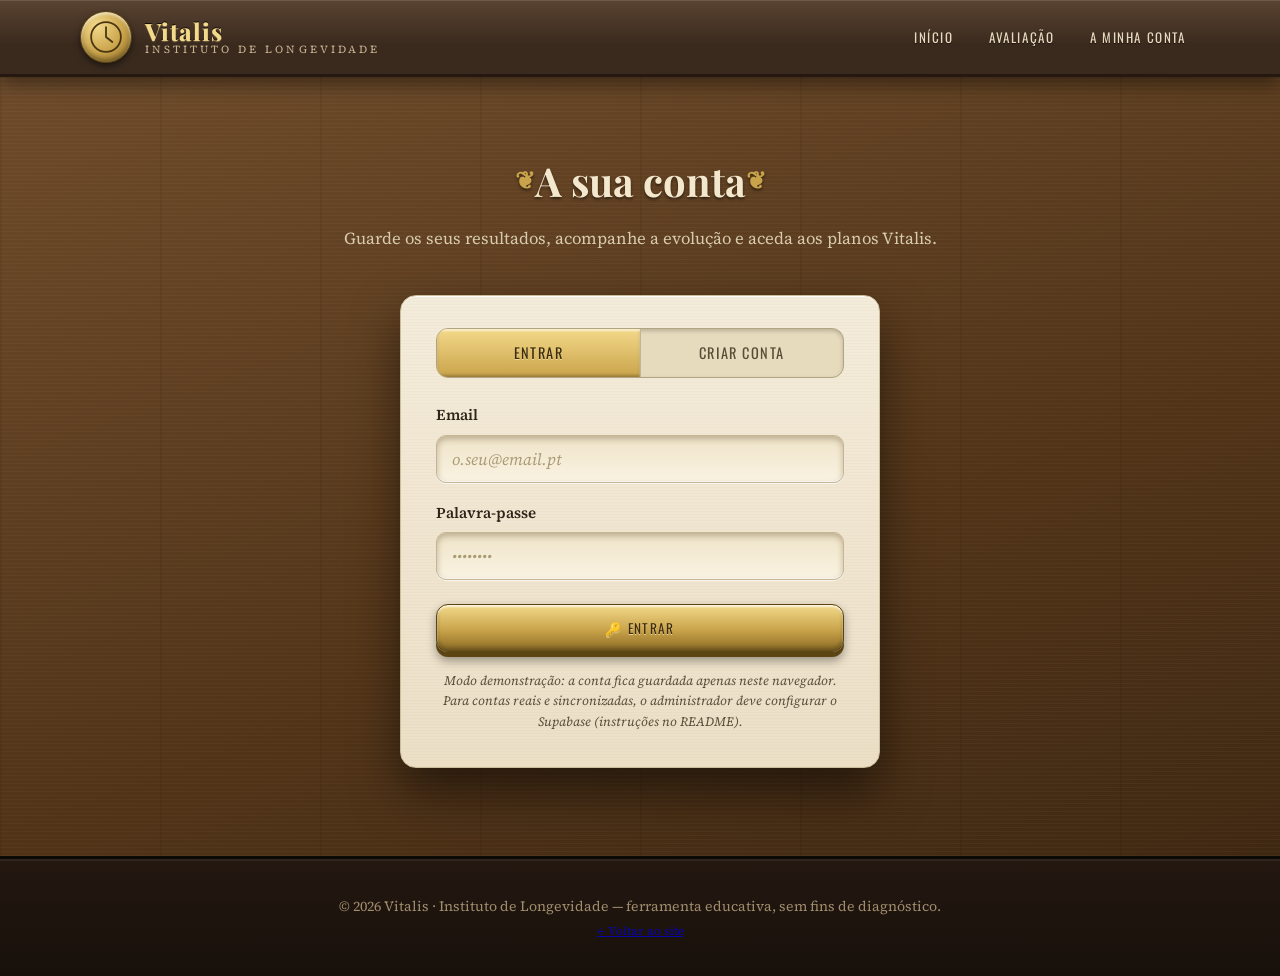
==== conta.html @ d622694f "Add member area: login/registration, private section, plan store with coupons - conta.html: skeuomor" ====
<!DOCTYPE html>
<html lang="pt">
<head>
  <meta charset="UTF-8">
  <meta name="viewport" content="width=device-width, initial-scale=1.0">
  <title>A Minha Conta — Vitalis</title>
  <meta name="description" content="Área privada Vitalis: os seus resultados, planos de dietas e acompanhamento profissional.">
  <link rel="preconnect" href="https://fonts.googleapis.com">
  <link rel="preconnect" href="https://fonts.gstatic.com" crossorigin>
  <link href="https://fonts.googleapis.com/css2?family=Playfair+Display:wght@500;600;700;800&family=Source+Serif+4:ital,wght@0,400;0,600;1,400&family=Caveat:wght@600&family=Oswald:wght@400;500&display=swap" rel="stylesheet">
  <link rel="stylesheet" href="css/style.css">
</head>
<body>

  <header class="topbar">
    <div class="topbar-inner">
      <a class="brand" href="index.html" style="text-decoration:none">
        <div class="brand-emblem" aria-hidden="true">
          <svg viewBox="0 0 48 48" width="34" height="34">
            <circle cx="24" cy="24" r="21" fill="none" stroke="currentColor" stroke-width="2.5"/>
            <path d="M24 10 v14 l9 7" fill="none" stroke="currentColor" stroke-width="2.5" stroke-linecap="round"/>
          </svg>
        </div>
        <div class="brand-text">
          <span class="brand-name">Vitalis</span>
          <span class="brand-sub">Instituto de Longevidade</span>
        </div>
      </a>
      <nav class="topnav">
        <a href="index.html">Início</a>
        <a href="index.html#avaliacao">Avaliação</a>
        <a href="conta.html" aria-current="page">A minha conta</a>
      </nav>
    </div>
  </header>

  <!-- ============ AUTENTICAÇÃO ============ -->
  <section class="section section-desk" id="auth-block">
    <div class="container">
      <h2 class="section-title light"><span>A sua conta</span></h2>
      <p class="section-lede">Guarde os seus resultados, acompanhe a evolução e aceda aos planos Vitalis.</p>

      <div class="auth-card">
        <div class="auth-tabs" role="tablist">
          <button type="button" class="auth-tab selected" id="tab-entrar" role="tab">Entrar</button>
          <button type="button" class="auth-tab" id="tab-registar" role="tab">Criar conta</button>
        </div>

        <form id="form-entrar" autocomplete="on">
          <div class="field">
            <label for="login-email">Email</label>
            <div class="input-well"><input type="email" id="login-email" autocomplete="email" placeholder="o.seu@email.pt" required></div>
          </div>
          <div class="field">
            <label for="login-pass">Palavra-passe</label>
            <div class="input-well"><input type="password" id="login-pass" autocomplete="current-password" placeholder="••••••••" required></div>
          </div>
          <button type="submit" class="btn btn-brass auth-submit"><span class="btn-face">🔑 Entrar</span></button>
        </form>

        <form id="form-registar" class="hidden" autocomplete="on">
          <div class="field">
            <label for="reg-nome">Nome</label>
            <div class="input-well"><input type="text" id="reg-nome" autocomplete="name" maxlength="60" placeholder="O seu nome" required></div>
          </div>
          <div class="field">
            <label for="reg-email">Email</label>
            <div class="input-well"><input type="email" id="reg-email" autocomplete="email" placeholder="o.seu@email.pt" required></div>
          </div>
          <div class="field">
            <label for="reg-pass">Palavra-passe <small>(mín. 8 caracteres)</small></label>
            <div class="input-well"><input type="password" id="reg-pass" autocomplete="new-password" minlength="8" placeholder="••••••••" required></div>
          </div>
          <button type="submit" class="btn btn-emerald auth-submit"><span class="btn-face">✒ Criar a minha conta</span></button>
        </form>

        <p class="form-error hidden" id="auth-error"></p>
        <p class="auth-mode-note" id="auth-mode-note"></p>
      </div>
    </div>
  </section>

  <!-- ============ ÁREA PRIVADA ============ -->
  <div id="area-privada" class="hidden">

    <section class="section section-velvet">
      <div class="container">
        <div class="account-head">
          <h2 class="section-title light" style="margin-bottom:.2rem"><span id="saudacao">Bem-vindo</span></h2>
          <button type="button" class="btn btn-ivory btn-sm" id="btn-sair"><span class="btn-face">Sair ⎋</span></button>
        </div>
        <p class="section-lede">A sua secção privada: resultados guardados, planos e acompanhamento.</p>

        <div class="private-grid">
          <div class="gauge-plate">
            <div class="plate-screw ts-l" aria-hidden="true"></div>
            <div class="plate-screw ts-r" aria-hidden="true"></div>
            <div class="plate-screw bs-l" aria-hidden="true"></div>
            <div class="plate-screw bs-r" aria-hidden="true"></div>
            <h3 class="plate-title">O meu último resultado</h3>
            <div id="ultimo-resultado" class="last-result">
              <p class="empty-note">Ainda não guardou nenhum resultado. <a href="index.html#avaliacao">Faça a avaliação →</a></p>
            </div>
          </div>
          <div class="meters-cabinet">
            <h3 class="cabinet-title">Histórico de avaliações</h3>
            <ul class="history-list" id="historico">
              <li class="empty-note">Sem avaliações guardadas.</li>
            </ul>
          </div>
        </div>
      </div>
    </section>

    <!-- LOJA DE PLANOS -->
    <section class="section section-paper">
      <div class="container">
        <h2 class="section-title"><span>Planos Vitalis</span></h2>
        <p class="section-lede">Planos desenhados pela nossa equipa para atacar os pontos fracos do seu score. Tem um cupão? Use-o abaixo.</p>

        <div class="coupon-bar">
          <div class="input-well coupon-well">
            <input type="text" id="cupao-input" placeholder="Código do cupão (ex.: VITALIS100)" autocomplete="off">
          </div>
          <button type="button" class="btn btn-brass btn-sm" id="btn-cupao"><span class="btn-face">✂ Aplicar cupão</span></button>
          <span class="coupon-state" id="cupao-estado"></span>
        </div>

        <div class="shop-grid" id="loja"><!-- construído por JS --></div>

        <!-- OS MEUS PLANOS -->
        <div class="owned-block">
          <h3 class="owned-title">🗂 Os meus planos</h3>
          <div id="minhas-compras">
            <p class="empty-note">Ainda não tem planos. Escolha um acima — com o cupão certo pode ser gratuito.</p>
          </div>
        </div>

        <div class="disclaimer">
          <p><strong>Nota:</strong> os planos Vitalis são conteúdos educativos de estilo de vida. O <em>acompanhamento profissional</em> é um serviço pago à parte, com nutricionistas e fisiologistas do exercício, e será sempre confirmado por email antes de qualquer cobrança. Nada nesta área substitui o seu médico.</p>
        </div>
      </div>
    </section>
  </div>

  <!-- MODAL -->
  <div class="modal-overlay hidden" id="modal">
    <div class="modal-card" role="dialog" aria-modal="true">
      <button type="button" class="modal-close" id="modal-close" aria-label="Fechar">✕</button>
      <div id="modal-body"></div>
    </div>
  </div>

  <div class="toast hidden" id="toast"></div>

  <footer class="footer">
    <div class="container footer-inner">
      <p>© 2026 Vitalis · Instituto de Longevidade — ferramenta educativa, sem fins de diagnóstico.</p>
      <p class="footer-fineprint"><a href="index.html">← Voltar ao site</a></p>
    </div>
  </footer>

  <script src="js/config.js"></script>
  <script src="js/db.js"></script>
  <script src="js/conta.js"></script>
</body>
</html>
---- css/style.css ----
/* ============================================================
   VITALIS — Score de Longevidade
   Design skeuomórfico: latão, couro, papel, madeira, veludo
   ============================================================ */

:root {
  /* Paleta de materiais */
  --brass-hi: #f3d98a;
  --brass: #c9a34a;
  --brass-lo: #8a6a24;
  --brass-shadow: #5c4413;
  --ivory: #f6efe2;
  --ivory-lo: #e4d9c4;
  --paper: #f4ecda;
  --paper-line: #d8ccb2;
  --ink: #2e2418;
  --ink-soft: #5b4c38;
  --leather: #3a2a1e;
  --leather-hi: #5a4331;
  --velvet: #1d3229;
  --velvet-hi: #2c4a3c;
  --emerald: #2e7d5b;
  --emerald-hi: #48a97e;
  --wine: #8c3b30;
  --good: #3f8f5f;
  --mid: #c9932e;
  --bad: #b6473a;

  --font-display: "Playfair Display", Georgia, serif;
  --font-body: "Source Serif 4", Georgia, serif;
  --font-hand: "Caveat", cursive;
  --font-dial: "Oswald", "Arial Narrow", sans-serif;
}

* { box-sizing: border-box; margin: 0; padding: 0; }

html { scroll-behavior: smooth; }

body {
  font-family: var(--font-body);
  color: var(--ink);
  background: var(--ivory);
  line-height: 1.6;
  overflow-x: hidden;
}

img, svg { display: block; max-width: 100%; }

.container { width: min(1120px, 92%); margin-inline: auto; }
.hidden { display: none !important; }

/* ---------- Texturas base (ruído + grão) ---------- */
.section-paper,
.clipboard-paper,
.rx-pad {
  background-image:
    repeating-linear-gradient(0deg, rgba(0,0,0,.015) 0 1px, transparent 1px 3px),
    radial-gradient(ellipse at 20% 10%, rgba(255,255,255,.5), transparent 55%),
    linear-gradient(180deg, var(--paper), #ecdfc6);
}

/* ============================================================
   BARRA SUPERIOR — placa de latão sobre couro
   ============================================================ */
.topbar {
  position: sticky;
  top: 0;
  z-index: 50;
  background:
    linear-gradient(180deg, var(--leather-hi), var(--leather) 60%);
  border-bottom: 3px solid #241811;
  box-shadow:
    inset 0 1px 0 rgba(255,255,255,.12),
    0 6px 18px rgba(0,0,0,.45);
}
.topbar-inner {
  width: min(1120px, 94%);
  margin-inline: auto;
  display: flex;
  align-items: center;
  justify-content: space-between;
  padding: .7rem 0;
}
.brand { display: flex; align-items: center; gap: .8rem; }
.brand-emblem {
  width: 52px; height: 52px;
  display: grid; place-items: center;
  color: #4a3512;
  border-radius: 50%;
  background:
    radial-gradient(circle at 32% 28%, var(--brass-hi), var(--brass) 55%, var(--brass-lo) 100%);
  box-shadow:
    inset 0 2px 3px rgba(255,255,255,.65),
    inset 0 -3px 5px rgba(0,0,0,.35),
    0 3px 6px rgba(0,0,0,.5);
  border: 1px solid var(--brass-shadow);
}
.brand-text { display: flex; flex-direction: column; line-height: 1.1; }
.brand-name {
  font-family: var(--font-display);
  font-weight: 800;
  font-size: 1.5rem;
  letter-spacing: .04em;
  color: var(--brass-hi);
  text-shadow: 0 -1px 0 rgba(0,0,0,.8), 0 1px 1px rgba(255,235,170,.25);
}
.brand-sub {
  font-size: .68rem;
  text-transform: uppercase;
  letter-spacing: .28em;
  color: #c8b190;
}
.topnav { display: flex; gap: .4rem; }
.topnav a {
  font-family: var(--font-dial);
  font-size: .82rem;
  text-transform: uppercase;
  letter-spacing: .12em;
  color: #e8d9bd;
  text-decoration: none;
  padding: .5rem .85rem;
  border-radius: 8px;
  border: 1px solid transparent;
  transition: all .25s ease;
  text-shadow: 0 1px 1px rgba(0,0,0,.6);
}
.topnav a:hover {
  background: linear-gradient(180deg, rgba(255,255,255,.1), rgba(0,0,0,.2));
  border-color: rgba(0,0,0,.4);
  box-shadow: inset 0 1px 2px rgba(0,0,0,.5), 0 1px 0 rgba(255,255,255,.08);
}
.topnav a.nav-disabled { opacity: .35; pointer-events: none; }

@media (max-width: 640px) {
  .topnav { display: none; }
}

/* ============================================================
   BOTÕES — teclas físicas com curso de pressão
   ============================================================ */
.btn {
  --press: 5px;
  display: inline-block;
  border: none;
  cursor: pointer;
  border-radius: 12px;
  padding: 0;
  background: transparent;
  text-decoration: none;
  font-family: var(--font-dial);
  letter-spacing: .1em;
  text-transform: uppercase;
  filter: drop-shadow(0 4px 5px rgba(0,0,0,.35));
  transition: filter .2s ease;
  -webkit-tap-highlight-color: transparent;
}
.btn .btn-face {
  display: inline-block;
  padding: .8rem 1.6rem;
  border-radius: 12px;
  transform: translateY(0);
  transition: transform .09s ease, box-shadow .09s ease;
}
.btn-lg .btn-face { padding: 1.05rem 2.2rem; font-size: 1.02rem; }
.btn-sm .btn-face { padding: .55rem 1.1rem; font-size: .8rem; }

.btn-brass .btn-face {
  color: #3d2c0c;
  text-shadow: 0 1px 0 rgba(255,240,190,.7);
  background: linear-gradient(180deg, var(--brass-hi) 0%, var(--brass) 55%, var(--brass-lo) 100%);
  border: 1px solid var(--brass-shadow);
  box-shadow:
    inset 0 2px 2px rgba(255,255,255,.75),
    inset 0 -3px 4px rgba(0,0,0,.28),
    0 var(--press) 0 var(--brass-shadow);
}
.btn-ivory .btn-face {
  color: var(--ink);
  background: linear-gradient(180deg, #fffaf0, var(--ivory) 55%, var(--ivory-lo));
  border: 1px solid #b9aa8d;
  box-shadow:
    inset 0 2px 2px rgba(255,255,255,.9),
    inset 0 -3px 4px rgba(0,0,0,.12),
    0 var(--press) 0 #9c8d70;
}
.btn-emerald .btn-face {
  color: #eafff3;
  text-shadow: 0 -1px 1px rgba(0,0,0,.5);
  background: linear-gradient(180deg, var(--emerald-hi), var(--emerald) 60%, #1d5a3f);
  border: 1px solid #14402d;
  box-shadow:
    inset 0 2px 2px rgba(255,255,255,.35),
    inset 0 -3px 4px rgba(0,0,0,.3),
    0 var(--press) 0 #123526;
}
.btn:hover .btn-face { transform: translateY(1px); }
.btn:active .btn-face,
.btn.pressed .btn-face {
  transform: translateY(var(--press));
  box-shadow:
    inset 0 2px 4px rgba(0,0,0,.35),
    0 0 0 transparent !important;
}
.btn:disabled { opacity: .45; cursor: not-allowed; }
.btn:disabled .btn-face { transform: none; }

/* ============================================================
   HERO — escritório em couro com relógio de bolso
   ============================================================ */
.hero {
  position: relative;
  color: var(--ivory);
  background:
    radial-gradient(1200px 600px at 75% -10%, rgba(255,214,140,.14), transparent 60%),
    repeating-linear-gradient(115deg, rgba(255,255,255,.02) 0 2px, transparent 2px 6px),
    linear-gradient(180deg, #4a3423, var(--leather) 45%, #2a1d13);
  padding: 5.5rem 0 7rem;
}
.hero-inner {
  width: min(1120px, 92%);
  margin-inline: auto;
  display: grid;
  grid-template-columns: 1.15fr .85fr;
  gap: 3rem;
  align-items: center;
}
@media (max-width: 880px) {
  .hero-inner { grid-template-columns: 1fr; }
  .hero-gauge { order: -1; }
}
.hero-copy { position: relative; }
.hero h1 {
  padding-right: 100px;
  font-family: var(--font-display);
  font-size: clamp(2.3rem, 5vw, 3.7rem);
  font-weight: 800;
  line-height: 1.12;
  color: #f8ecd2;
  text-shadow: 0 2px 0 rgba(0,0,0,.55), 0 8px 24px rgba(0,0,0,.4);
  margin-bottom: 1.1rem;
}
.hero-lede {
  font-size: 1.12rem;
  color: #e6d6b8;
  max-width: 34rem;
  margin-bottom: 1.8rem;
}
.hero-lede strong, .hero-lede em { color: #ffe9b0; }
.hero-actions { display: flex; flex-wrap: wrap; gap: 1rem; align-items: center; }
.hero-note {
  margin-top: 1.1rem;
  font-size: .85rem;
  color: #b39a76;
  font-style: italic;
}

/* Selo de cera */
.wax-seal {
  position: absolute;
  top: -3.4rem; right: 0;
  width: 86px; height: 86px;
  border-radius: 50%;
  display: grid; place-items: center;
  text-align: center;
  font-family: var(--font-dial);
  font-size: .72rem;
  letter-spacing: .18em;
  color: #ffd9cd;
  text-shadow: 0 -1px 1px rgba(0,0,0,.6);
  background:
    radial-gradient(circle at 34% 30%, #b8564a, var(--wine) 55%, #5e241c 100%);
  box-shadow:
    inset 0 3px 5px rgba(255,255,255,.3),
    inset 0 -5px 8px rgba(0,0,0,.45),
    0 6px 12px rgba(0,0,0,.5);
  transform: rotate(-12deg);
  animation: seal-pop .8s cubic-bezier(.2,1.6,.4,1) .3s backwards;
}
@keyframes seal-pop {
  from { transform: rotate(-12deg) scale(0); opacity: 0; }
  to   { transform: rotate(-12deg) scale(1); opacity: 1; }
}
@media (max-width: 880px) {
  .wax-seal { display: none; }
  .hero h1 { padding-right: 0; }
}

/* Prateleira inferior do hero */
.hero-shelf {
  position: absolute;
  left: 0; right: 0; bottom: 0;
  height: 26px;
  background:
    repeating-linear-gradient(90deg, rgba(0,0,0,.14) 0 3px, transparent 3px 90px),
    linear-gradient(180deg, #7a5836, #5b3f24 60%, #432d18);
  box-shadow: inset 0 3px 4px rgba(255,255,255,.22), inset 0 -4px 6px rgba(0,0,0,.5);
}

/* ---------- Relógio de bolso animado ---------- */
.pocketwatch {
  position: relative;
  width: min(320px, 78vw);
  margin-inline: auto;
  aspect-ratio: 1;
  animation: watch-sway 6s ease-in-out infinite;
  transform-origin: 50% -120px;
}
@keyframes watch-sway {
  0%, 100% { transform: rotate(2.2deg); }
  50%      { transform: rotate(-2.2deg); }
}
.pw-crown {
  position: absolute;
  top: -26px; left: 50%;
  width: 34px; height: 30px;
  transform: translateX(-50%);
  border-radius: 8px 8px 4px 4px;
  background:
    repeating-linear-gradient(90deg, rgba(0,0,0,.3) 0 3px, transparent 3px 6px),
    linear-gradient(180deg, var(--brass-hi), var(--brass-lo));
  box-shadow: 0 2px 4px rgba(0,0,0,.5);
}
.pw-bezel {
  position: absolute; inset: 0;
  border-radius: 50%;
  background:
    radial-gradient(circle at 30% 25%, var(--brass-hi), var(--brass) 45%, var(--brass-lo) 80%, var(--brass-shadow));
  box-shadow:
    inset 0 4px 8px rgba(255,255,255,.55),
    inset 0 -8px 14px rgba(0,0,0,.45),
    0 18px 40px rgba(0,0,0,.55);
  padding: 7%;
}
.pw-face {
  position: relative;
  width: 100%; height: 100%;
  border-radius: 50%;
  background:
    radial-gradient(circle at 50% 38%, #fffdf4, #f1e7cf 70%, #ddcfae);
  box-shadow:
    inset 0 6px 14px rgba(0,0,0,.28),
    inset 0 -2px 4px rgba(255,255,255,.7);
  overflow: hidden;
}
.pw-ticks {
  position: absolute; inset: 0;
  border-radius: 50%;
  background:
    repeating-conic-gradient(from -1.2deg,
      #6b5a3c 0deg .8deg, transparent .8deg 30deg);
  -webkit-mask: radial-gradient(circle, transparent 62%, #000 63%, #000 72%, transparent 73%);
          mask: radial-gradient(circle, transparent 62%, #000 63%, #000 72%, transparent 73%);
}
.pw-label {
  position: absolute;
  top: 30%; left: 50%;
  transform: translateX(-50%);
  font-family: var(--font-dial);
  font-size: .7rem;
  letter-spacing: .4em;
  color: #8a744e;
}
.pw-hand {
  position: absolute;
  left: 50%; bottom: 50%;
  transform-origin: 50% 100%;
  border-radius: 4px;
  background: #34281a;
}
.pw-hand-hour { width: 5px; height: 22%; margin-left: -2.5px; animation: spin 60s linear infinite; }
.pw-hand-min  { width: 3.5px; height: 32%; margin-left: -1.75px; animation: spin 12s linear infinite; }
.pw-hand-sec  {
  width: 2px; height: 38%; margin-left: -1px;
  background: var(--wine);
  animation: spin 4s cubic-bezier(.4,2.1,.6,1) infinite;
}
@keyframes spin { to { transform: rotate(360deg); } }
.pw-pin {
  position: absolute;
  left: 50%; top: 50%;
  width: 14px; height: 14px;
  transform: translate(-50%, -50%);
  border-radius: 50%;
  background: radial-gradient(circle at 35% 30%, var(--brass-hi), var(--brass-lo));
  box-shadow: 0 1px 3px rgba(0,0,0,.5);
}

/* ============================================================
   SECÇÕES
   ============================================================ */
.section { padding: 4.5rem 0 5.5rem; position: relative; }

.section-paper {
  border-top: 4px solid #c8b791;
  box-shadow: inset 0 8px 16px -8px rgba(0,0,0,.25);
}
.section-desk {
  background:
    repeating-linear-gradient(90deg, rgba(0,0,0,.06) 0 2px, transparent 2px 160px),
    repeating-linear-gradient(0deg, rgba(255,255,255,.03) 0 1px, transparent 1px 4px),
    linear-gradient(160deg, #6d4b2a, #543619 55%, #3f2812);
}
.section-velvet {
  background:
    radial-gradient(900px 500px at 50% 0%, rgba(120,220,170,.08), transparent 60%),
    repeating-linear-gradient(45deg, rgba(255,255,255,.02) 0 2px, transparent 2px 5px),
    linear-gradient(180deg, var(--velvet-hi), var(--velvet) 60%, #142420);
}

.section-title {
  text-align: center;
  font-family: var(--font-display);
  font-size: clamp(1.7rem, 3.6vw, 2.5rem);
  font-weight: 700;
  margin-bottom: .8rem;
  color: var(--ink);
}
.section-title.light { color: #f3e8cd; text-shadow: 0 2px 3px rgba(0,0,0,.5); }
.section-title span { position: relative; padding: 0 1.2rem; }
.section-title span::before,
.section-title span::after {
  content: "❦";
  font-size: .6em;
  color: var(--brass);
  position: relative; top: -.35em;
}
.section-lede {
  text-align: center;
  color: var(--ink-soft);
  max-width: 44rem;
  margin: 0 auto 2.6rem;
  font-size: 1.05rem;
}
.section-velvet .section-lede,
.section-desk .section-lede { color: #d8cbae; }

/* ---------- Passos ---------- */
.steps {
  display: grid;
  grid-template-columns: repeat(3, 1fr);
  gap: 1.6rem;
  margin-bottom: 3rem;
}
@media (max-width: 800px) { .steps { grid-template-columns: 1fr; } }
.step-card {
  position: relative;
  padding: 2.4rem 1.6rem 1.7rem;
  border-radius: 14px;
  background: linear-gradient(180deg, #fdf8ec, #f0e6cf);
  border: 1px solid #cbbc9c;
  box-shadow:
    inset 0 1px 0 rgba(255,255,255,.9),
    0 10px 22px rgba(74,56,28,.22),
    0 2px 4px rgba(74,56,28,.18);
  text-align: center;
  transition: transform .3s ease, box-shadow .3s ease;
}
.step-card:hover {
  transform: translateY(-5px) rotate(-.3deg);
  box-shadow:
    inset 0 1px 0 rgba(255,255,255,.9),
    0 18px 34px rgba(74,56,28,.3);
}
.step-medal {
  position: absolute;
  top: -24px; left: 50%;
  transform: translateX(-50%);
  width: 52px; height: 52px;
  border-radius: 50%;
  display: grid; place-items: center;
  font-family: var(--font-display);
  font-weight: 800;
  font-size: 1.4rem;
  color: #46340f;
  background: radial-gradient(circle at 32% 28%, var(--brass-hi), var(--brass) 55%, var(--brass-lo));
  border: 2px solid var(--brass-shadow);
  box-shadow:
    inset 0 2px 3px rgba(255,255,255,.7),
    inset 0 -3px 5px rgba(0,0,0,.35),
    0 5px 10px rgba(0,0,0,.35);
}
.step-card h3 {
  font-family: var(--font-display);
  font-size: 1.3rem;
  margin-bottom: .5rem;
}
.step-card p { font-size: .95rem; color: var(--ink-soft); }

/* ---------- Caderno "o que entra no score" ---------- */
.ledger {
  position: relative;
  margin-top: 1rem;
  padding: 2.2rem 2.4rem 2rem 3.4rem;
  border-radius: 6px 14px 14px 6px;
  background:
    linear-gradient(90deg, rgba(182,71,58,.18) 0, rgba(182,71,58,.18) 2px, transparent 2px),
    repeating-linear-gradient(0deg, transparent 0 27px, var(--paper-line) 27px 28px),
    linear-gradient(180deg, #fbf4e3, #f1e7cf);
  border: 1px solid #cbbc9c;
  box-shadow: 0 12px 26px rgba(74,56,28,.25), inset 0 1px 0 rgba(255,255,255,.85);
}
.ledger-ring, .ledger-ring.r2 {
  position: absolute;
  left: -11px; top: 22%;
  width: 22px; height: 30px;
  border-radius: 50%;
  border: 4px solid #9aa1a8;
  border-right-color: #6d7379;
  background: transparent;
  box-shadow: 1px 1px 2px rgba(0,0,0,.3);
}
.ledger-ring.r2 { top: 62%; }
.ledger-title {
  font-family: var(--font-display);
  font-size: 1.25rem;
  margin-bottom: 1rem;
}
.ledger-cols {
  display: grid;
  grid-template-columns: repeat(3, 1fr);
  gap: 1.4rem;
}
@media (max-width: 800px) { .ledger-cols { grid-template-columns: 1fr; } }
.ledger-cols ul { list-style: none; }
.ledger-cols li {
  font-size: .93rem;
  color: var(--ink-soft);
  padding: .3rem 0 .3rem 1.3rem;
  position: relative;
}
.ledger-cols li::before {
  content: "✒";
  position: absolute; left: 0;
  color: var(--brass-lo);
}
.ledger-cols b { color: var(--ink); }

/* ============================================================
   FORMULÁRIO — prancheta com mola
   ============================================================ */
.clipboard {
  position: relative;
  max-width: 880px;
  margin: 3.2rem auto 0;
  padding: 1.1rem;
  border-radius: 18px;
  background:
    repeating-linear-gradient(35deg, rgba(0,0,0,.05) 0 2px, transparent 2px 7px),
    linear-gradient(160deg, #8a6238, #6b4826 60%, #533618);
  box-shadow:
    inset 0 2px 3px rgba(255,255,255,.28),
    inset 0 -4px 8px rgba(0,0,0,.4),
    0 24px 48px rgba(0,0,0,.5);
}
.clipboard-clip {
  position: absolute;
  top: -20px; left: 50%;
  transform: translateX(-50%);
  width: 150px; height: 42px;
  border-radius: 12px 12px 6px 6px;
  background: linear-gradient(180deg, #e8e9ea, #b8bcc0 50%, #8d9296);
  border: 1px solid #6c7175;
  box-shadow:
    inset 0 2px 2px rgba(255,255,255,.9),
    inset 0 -3px 4px rgba(0,0,0,.3),
    0 6px 10px rgba(0,0,0,.45);
  z-index: 3;
}
.clipboard-clip::after {
  content: "";
  position: absolute;
  left: 50%; top: 8px;
  transform: translateX(-50%);
  width: 56px; height: 12px;
  border-radius: 6px;
  background: linear-gradient(180deg, #74797d, #a9adb1);
  box-shadow: inset 0 2px 3px rgba(0,0,0,.45);
}
.clipboard-paper {
  border-radius: 10px;
  padding: 2.6rem 2.4rem 2.2rem;
  border: 1px solid #d3c5a4;
  box-shadow: inset 0 0 40px rgba(120,95,50,.12);
}
@media (max-width: 640px) { .clipboard-paper { padding: 2.2rem 1.2rem 1.8rem; } }

/* Progresso */
.form-progress { margin-bottom: 2rem; }
.progress-track {
  height: 14px;
  border-radius: 8px;
  background: linear-gradient(180deg, #d9cbab, #e9ddc2);
  box-shadow: inset 0 2px 4px rgba(0,0,0,.3), 0 1px 0 rgba(255,255,255,.8);
  overflow: hidden;
}
.progress-fill {
  height: 100%;
  width: 8%;
  border-radius: 8px;
  background:
    repeating-linear-gradient(-45deg, rgba(255,255,255,.22) 0 8px, transparent 8px 16px),
    linear-gradient(180deg, var(--emerald-hi), var(--emerald));
  box-shadow: inset 0 1px 1px rgba(255,255,255,.5), inset 0 -2px 3px rgba(0,0,0,.25);
  transition: width .5s cubic-bezier(.4,0,.2,1);
}
.progress-steps {
  list-style: none;
  display: flex;
  justify-content: space-between;
  margin-top: .55rem;
  font-family: var(--font-dial);
  font-size: .68rem;
  text-transform: uppercase;
  letter-spacing: .1em;
  color: #a08c66;
}
.progress-steps li.active { color: var(--emerald); font-weight: 500; }
.progress-steps li.done { color: var(--ink-soft); }
@media (max-width: 640px) {
  .progress-steps li:not(.active) { display: none; }
}

/* Passos do formulário */
.form-step { display: none; border: none; animation: step-in .45s ease; }
.form-step.active { display: block; }
@keyframes step-in {
  from { opacity: 0; transform: translateX(26px); }
  to   { opacity: 1; transform: translateX(0); }
}
.form-step legend {
  font-family: var(--font-display);
  font-size: 1.45rem;
  font-weight: 700;
  margin-bottom: 1.4rem;
  border-bottom: 2px dashed var(--paper-line);
  width: 100%;
  padding-bottom: .5rem;
}
.legend-note { font-size: .85rem; font-weight: 400; color: var(--ink-soft); font-family: var(--font-body); }

.field-grid {
  display: grid;
  grid-template-columns: 1fr 1fr;
  gap: 1.4rem 1.8rem;
}
@media (max-width: 700px) { .field-grid { grid-template-columns: 1fr; } }
.field-wide { grid-column: 1 / -1; }
.field label {
  display: block;
  font-weight: 600;
  font-size: .95rem;
  margin-bottom: .45rem;
}
.req { color: var(--wine); }

/* Campos escavados */
.input-well {
  border-radius: 10px;
  background: linear-gradient(180deg, #efe4c9, #faf3e2);
  box-shadow:
    inset 0 3px 6px rgba(90,70,35,.35),
    inset 0 -1px 0 rgba(255,255,255,.9),
    0 1px 0 rgba(255,255,255,.7);
  border: 1px solid #c6b592;
}
.input-well input {
  width: 100%;
  border: none;
  background: transparent;
  padding: .75rem .95rem;
  font-family: var(--font-body);
  font-size: 1.02rem;
  color: var(--ink);
  outline: none;
}
.input-well input::placeholder { color: #ab9a75; font-style: italic; }
.input-well:focus-within {
  box-shadow:
    inset 0 3px 6px rgba(90,70,35,.35),
    0 0 0 3px rgba(201,163,74,.4);
}
.field.invalid .input-well { box-shadow: inset 0 3px 6px rgba(90,70,35,.35), 0 0 0 3px rgba(182,71,58,.5); }

/* Controlo segmentado (latão) */
.seg-control {
  display: flex;
  border-radius: 10px;
  overflow: hidden;
  border: 1px solid #b3a37f;
  box-shadow: inset 0 2px 4px rgba(0,0,0,.2);
  background: #e7dbbe;
}
.seg-btn {
  flex: 1;
  border: none;
  padding: .75rem .5rem;
  font-family: var(--font-dial);
  font-size: .85rem;
  letter-spacing: .06em;
  text-transform: uppercase;
  background: transparent;
  color: var(--ink-soft);
  cursor: pointer;
  transition: all .2s ease;
}
.seg-btn + .seg-btn { border-left: 1px solid #c6b592; }
.seg-btn.selected {
  color: #3d2c0c;
  background: linear-gradient(180deg, var(--brass-hi), var(--brass));
  box-shadow: inset 0 2px 2px rgba(255,255,255,.6), inset 0 -2px 3px rgba(0,0,0,.25);
  text-shadow: 0 1px 0 rgba(255,240,190,.6);
}

/* Opções tipo "botão de painel" */
.dial-select { display: flex; flex-wrap: wrap; gap: .5rem; }
.dial-opt {
  flex: 1 1 auto;
  min-width: 96px;
  border-radius: 10px;
  padding: .6rem .7rem;
  border: 1px solid #b3a37f;
  background: linear-gradient(180deg, #fbf4e1, #e9dcbd);
  font-family: var(--font-dial);
  font-size: .8rem;
  letter-spacing: .05em;
  text-transform: uppercase;
  color: var(--ink-soft);
  cursor: pointer;
  box-shadow: inset 0 1px 0 rgba(255,255,255,.8), 0 3px 0 #b3a37f, 0 4px 6px rgba(0,0,0,.15);
  transition: all .12s ease;
  display: flex;
  flex-direction: column;
  align-items: center;
  gap: .1rem;
}
.dial-opt small {
  font-size: .62rem;
  text-transform: none;
  letter-spacing: 0;
  color: #9c8a63;
  font-family: var(--font-body);
  font-style: italic;
}
.dial-opt:hover { transform: translateY(1px); box-shadow: inset 0 1px 0 rgba(255,255,255,.8), 0 2px 0 #b3a37f, 0 3px 5px rgba(0,0,0,.15); }
.dial-opt.selected {
  color: #14402d;
  background: linear-gradient(180deg, #bfe6cf, #8cc9a6);
  border-color: #4d8a67;
  transform: translateY(3px);
  box-shadow: inset 0 2px 4px rgba(0,0,0,.28);
}
.dial-opt.selected small { color: #2e5c44; }

/* Sliders com calha metálica */
.slider-rail {
  padding: .55rem .8rem;
  border-radius: 12px;
  background: linear-gradient(180deg, #d8caa8, #efe4c9);
  box-shadow: inset 0 3px 6px rgba(90,70,35,.4), 0 1px 0 rgba(255,255,255,.8);
  border: 1px solid #b9a880;
}
input[type="range"] {
  width: 100%;
  -webkit-appearance: none;
  appearance: none;
  height: 10px;
  border-radius: 6px;
  background: linear-gradient(180deg, #857350, #a8946a);
  box-shadow: inset 0 2px 3px rgba(0,0,0,.45), 0 1px 0 rgba(255,255,255,.55);
  outline: none;
  cursor: pointer;
}
input[type="range"]::-webkit-slider-thumb {
  -webkit-appearance: none;
  width: 30px; height: 30px;
  border-radius: 50%;
  background: radial-gradient(circle at 34% 28%, var(--brass-hi), var(--brass) 55%, var(--brass-lo));
  border: 1px solid var(--brass-shadow);
  box-shadow:
    inset 0 2px 2px rgba(255,255,255,.7),
    inset 0 -3px 4px rgba(0,0,0,.35),
    0 4px 7px rgba(0,0,0,.4);
  transition: transform .15s ease;
}
input[type="range"]::-webkit-slider-thumb:hover { transform: scale(1.08); }
input[type="range"]::-moz-range-thumb {
  width: 28px; height: 28px;
  border-radius: 50%;
  background: radial-gradient(circle at 34% 28%, var(--brass-hi), var(--brass) 55%, var(--brass-lo));
  border: 1px solid var(--brass-shadow);
  box-shadow:
    inset 0 2px 2px rgba(255,255,255,.7),
    inset 0 -3px 4px rgba(0,0,0,.35),
    0 4px 7px rgba(0,0,0,.4);
}
.slider-scale {
  display: flex;
  justify-content: space-between;
  font-family: var(--font-dial);
  font-size: .7rem;
  color: #9a8760;
  margin-top: .3rem;
  padding: 0 .3rem;
}
.out-brass {
  display: inline-block;
  min-width: 3ch;
  text-align: center;
  padding: .1rem .5rem;
  border-radius: 7px;
  font-family: var(--font-dial);
  font-size: 1.05rem;
  color: #3d2c0c;
  background: linear-gradient(180deg, var(--brass-hi), var(--brass));
  border: 1px solid var(--brass-shadow);
  box-shadow: inset 0 1px 1px rgba(255,255,255,.7), inset 0 -2px 3px rgba(0,0,0,.25);
}

/* Interruptores físicos */
.toggle-row {
  display: flex;
  align-items: center;
  justify-content: space-between;
  gap: 1rem;
  cursor: pointer;
  font-weight: 600;
}
.toggle {
  position: relative;
  flex: 0 0 auto;
  width: 108px; height: 42px;
  border-radius: 22px;
  background: linear-gradient(180deg, #cbbb96, #e6dabb);
  box-shadow: inset 0 3px 6px rgba(90,70,35,.45), 0 1px 0 rgba(255,255,255,.8);
  border: 1px solid #ad9c76;
  user-select: none;
}
.toggle-knob {
  position: absolute;
  top: 3px; left: 3px;
  width: 34px; height: 34px;
  border-radius: 50%;
  background: radial-gradient(circle at 34% 28%, #fffdf2, #ded2b4 60%, #b7a67f);
  border: 1px solid #93815b;
  box-shadow:
    inset 0 2px 2px rgba(255,255,255,.9),
    inset 0 -3px 4px rgba(0,0,0,.2),
    0 3px 5px rgba(0,0,0,.35);
  transition: left .25s cubic-bezier(.4,1.6,.6,1), background .25s ease;
}
.toggle.on { background: linear-gradient(180deg, #57a37c, #79c39c); }
.toggle.on .toggle-knob {
  left: calc(100% - 37px);
  background: radial-gradient(circle at 34% 28%, #ffffff, #e8f5ec 60%, #bcd9c6);
}
.toggle-txt-off, .toggle-txt-on {
  position: absolute;
  top: 50%;
  transform: translateY(-50%);
  font-family: var(--font-dial);
  font-size: .7rem;
  letter-spacing: .12em;
  text-transform: uppercase;
}
.toggle-txt-off { right: 12px; color: #8d7c58; }
.toggle-txt-on  { left: 12px; color: #eafff3; opacity: 0; }
.toggle.on .toggle-txt-off { opacity: 0; }
.toggle.on .toggle-txt-on  { opacity: 1; }

.privacy-note {
  margin-top: 1.6rem;
  font-size: .85rem;
  color: var(--ink-soft);
  font-style: italic;
  text-align: center;
}

.form-nav {
  display: flex;
  justify-content: space-between;
  gap: 1rem;
  margin-top: 2.4rem;
  padding-top: 1.4rem;
  border-top: 2px dashed var(--paper-line);
}
.form-error {
  margin-top: .9rem;
  text-align: center;
  color: var(--wine);
  font-weight: 600;
  animation: shake .4s ease;
}
@keyframes shake {
  0%, 100% { transform: translateX(0); }
  25% { transform: translateX(-7px); }
  75% { transform: translateX(7px); }
}

/* ============================================================
   RESULTADOS — placa de latão com mostrador + vu-meters
   ============================================================ */
.results-grid {
  display: grid;
  grid-template-columns: 1.05fr .95fr;
  gap: 2.2rem;
  align-items: stretch;
}
@media (max-width: 900px) { .results-grid { grid-template-columns: 1fr; } }

.gauge-plate {
  position: relative;
  border-radius: 18px;
  padding: 2.2rem 2rem 2rem;
  background:
    repeating-linear-gradient(0deg, rgba(255,255,255,.04) 0 1px, transparent 1px 3px),
    linear-gradient(160deg, #3d3428, #2b241a 65%, #201a12);
  border: 1px solid #14100a;
  box-shadow:
    inset 0 2px 2px rgba(255,255,255,.12),
    inset 0 -6px 12px rgba(0,0,0,.5),
    0 22px 44px rgba(0,0,0,.55);
}
.plate-screw {
  position: absolute;
  width: 16px; height: 16px;
  border-radius: 50%;
  background: radial-gradient(circle at 35% 30%, #d8d9da, #8e9295 60%, #5c6063);
  box-shadow: inset 0 -2px 3px rgba(0,0,0,.5), 0 1px 2px rgba(0,0,0,.6);
}
.plate-screw::after {
  content: "";
  position: absolute;
  left: 50%; top: 50%;
  width: 10px; height: 2px;
  background: rgba(0,0,0,.55);
  transform: translate(-50%,-50%) rotate(38deg);
  border-radius: 1px;
}
.ts-l { top: 12px; left: 12px; } .ts-r { top: 12px; right: 12px; }
.bs-l { bottom: 12px; left: 12px; } .bs-r { bottom: 12px; right: 12px; }

.plate-title, .cabinet-title {
  font-family: var(--font-dial);
  text-transform: uppercase;
  letter-spacing: .3em;
  font-size: .85rem;
  color: #cbb98d;
  text-align: center;
  margin-bottom: 1.2rem;
  text-shadow: 0 -1px 0 rgba(0,0,0,.8);
}

.gauge-wrap { max-width: 340px; margin-inline: auto; }
.gauge-readout {
  width: max-content;
  margin: 1.1rem auto 0;
  padding: .45rem 1.7rem .6rem;
  text-align: center;
  display: flex;
  align-items: baseline;
  gap: .6rem;
  border-radius: 12px;
  background: linear-gradient(180deg, #17130d, #241d13);
  border: 1px solid #4d4028;
  box-shadow: inset 0 3px 6px rgba(0,0,0,.6), 0 1px 0 rgba(255,255,255,.07);
}
.bio-number {
  font-family: var(--font-dial);
  font-size: clamp(2.2rem, 5vw, 2.9rem);
  font-weight: 500;
  color: #ffe9ad;
  text-shadow: 0 0 14px rgba(255,214,130,.55), 0 2px 2px rgba(0,0,0,.8);
  line-height: 1;
}
.bio-unit {
  font-family: var(--font-dial);
  font-size: .75rem;
  letter-spacing: .35em;
  text-transform: uppercase;
  color: #b7a173;
}
.gauge-compare {
  display: flex;
  gap: 1rem;
  justify-content: center;
  margin-top: 1.4rem;
}
.cmp-box {
  flex: 1;
  max-width: 190px;
  text-align: center;
  padding: .7rem .8rem;
  border-radius: 10px;
  background: linear-gradient(180deg, #17130d, #241d13);
  border: 1px solid #4d4028;
  box-shadow: inset 0 3px 6px rgba(0,0,0,.6), 0 1px 0 rgba(255,255,255,.07);
}
.cmp-label {
  display: block;
  font-family: var(--font-dial);
  font-size: .62rem;
  letter-spacing: .2em;
  text-transform: uppercase;
  color: #9d8b64;
  margin-bottom: .2rem;
}
.cmp-value {
  font-family: var(--font-dial);
  font-size: 1.5rem;
  color: #f0dfae;
  text-shadow: 0 0 8px rgba(255,214,130,.35);
}
#delta-box.delta-good .cmp-value { color: #8ee6b0; text-shadow: 0 0 8px rgba(110,230,160,.45); }
#delta-box.delta-bad  .cmp-value { color: #ef9a8b; text-shadow: 0 0 8px rgba(240,130,110,.45); }
.gauge-verdict {
  margin-top: 1.2rem;
  text-align: center;
  color: #d9c9a2;
  font-size: 1rem;
  font-style: italic;
}

/* Vu-meters dos sistemas */
.meters-cabinet {
  border-radius: 18px;
  padding: 2.2rem 2rem 1.6rem;
  background:
    repeating-linear-gradient(90deg, rgba(0,0,0,.08) 0 2px, transparent 2px 60px),
    linear-gradient(160deg, #5d4226, #46301a 60%, #35240f);
  border: 1px solid #241708;
  box-shadow:
    inset 0 2px 2px rgba(255,255,255,.15),
    inset 0 -6px 12px rgba(0,0,0,.45),
    0 22px 44px rgba(0,0,0,.5);
}
.meters { display: flex; flex-direction: column; gap: 1rem; }
.meter {
  display: grid;
  grid-template-columns: 118px 1fr 52px;
  align-items: center;
  gap: .9rem;
}
@media (max-width: 480px) { .meter { grid-template-columns: 92px 1fr 44px; } }
.meter-name {
  font-family: var(--font-dial);
  font-size: .78rem;
  letter-spacing: .1em;
  text-transform: uppercase;
  color: #e4d3ab;
  text-shadow: 0 1px 1px rgba(0,0,0,.7);
  display: flex;
  align-items: center;
  gap: .45rem;
}
.meter-track {
  height: 20px;
  border-radius: 11px;
  background: linear-gradient(180deg, #1c130a, #2c2011);
  box-shadow: inset 0 3px 6px rgba(0,0,0,.7), 0 1px 0 rgba(255,255,255,.1);
  border: 1px solid #120b04;
  overflow: hidden;
}
.meter-fill {
  height: 100%;
  width: 0%;
  border-radius: 11px;
  background:
    repeating-linear-gradient(-55deg, rgba(255,255,255,.18) 0 6px, transparent 6px 12px),
    linear-gradient(180deg, var(--fill-hi, #9adbb4), var(--fill, #3f8f5f));
  box-shadow: inset 0 1px 1px rgba(255,255,255,.5), inset 0 -3px 4px rgba(0,0,0,.3);
  transition: width 1.4s cubic-bezier(.25,1,.35,1);
}
.meter-fill.f-bad  { --fill-hi: #e79184; --fill: var(--bad); }
.meter-fill.f-mid  { --fill-hi: #ecc478; --fill: var(--mid); }
.meter-fill.f-good { --fill-hi: #9adbb4; --fill: var(--good); }
.meter-value {
  font-family: var(--font-dial);
  font-size: 1rem;
  color: #f0dfae;
  text-align: right;
  text-shadow: 0 0 8px rgba(255,214,130,.3);
}
.cabinet-legend {
  display: flex;
  gap: 1.4rem;
  justify-content: center;
  margin-top: 1.6rem;
  font-family: var(--font-dial);
  font-size: .72rem;
  letter-spacing: .1em;
  text-transform: uppercase;
  color: #cbb98d;
}
.cabinet-legend .lg {
  display: inline-block;
  width: 12px; height: 12px;
  border-radius: 50%;
  margin-right: .35rem;
  vertical-align: -1px;
  box-shadow: inset 0 -2px 3px rgba(0,0,0,.4), 0 0 6px currentColor;
}
.lg-bad  { background: var(--bad); color: var(--bad); }
.lg-mid  { background: var(--mid); color: var(--mid); }
.lg-good { background: var(--good); color: var(--good); }

/* ============================================================
   PLANO TERAPÊUTICO — bloco de receituário
   ============================================================ */
.rx-pad {
  max-width: 860px;
  margin: 0 auto;
  border-radius: 8px 8px 14px 14px;
  border: 1px solid #cbbc9c;
  box-shadow:
    0 3px 0 -1px #e6dcc4, 0 5px 0 -2px #cfc3a4,
    0 8px 0 -4px #e6dcc4, 0 10px 0 -5px #cfc3a4,
    0 26px 44px rgba(74,56,28,.35);
  overflow: hidden;
}
.rx-header {
  display: flex;
  align-items: center;
  gap: 1.1rem;
  padding: 1.4rem 2rem 1.1rem;
  border-bottom: 3px double #b9a880;
}
.rx-logo {
  font-family: var(--font-display);
  font-size: 2.6rem;
  font-weight: 800;
  color: var(--wine);
  text-shadow: 0 1px 0 rgba(255,255,255,.7);
}
.rx-clinic {
  font-family: var(--font-dial);
  font-size: .8rem;
  letter-spacing: .18em;
  text-transform: uppercase;
  color: var(--ink-soft);
}
.rx-for {
  font-family: var(--font-display);
  font-weight: 700;
  font-size: 1.15rem;
  margin-top: .15rem;
}
.rx-date {
  margin-left: auto;
  font-family: var(--font-hand);
  font-size: 1.3rem;
  color: var(--ink-soft);
  transform: rotate(-2deg);
}
.rx-body { padding: 1.6rem 2rem .8rem; }
@media (max-width: 640px) {
  .rx-header, .rx-body { padding-inline: 1.1rem; }
  .rx-date { display: none; }
}

.rx-item {
  display: grid;
  grid-template-columns: 62px 1fr;
  gap: 1.1rem;
  padding: 1.15rem .4rem;
  border-bottom: 1px dashed var(--paper-line);
  opacity: 0;
  transform: translateY(14px);
  animation: rx-in .55s ease forwards;
}
@keyframes rx-in {
  to { opacity: 1; transform: translateY(0); }
}
.rx-item:last-child { border-bottom: none; }
.rx-stamp {
  width: 62px; height: 62px;
  border-radius: 50%;
  display: grid; place-items: center;
  font-size: 1.6rem;
  background: radial-gradient(circle at 34% 28%, #fdf6e4, #ecdfc0 60%, #d3c29a);
  border: 2px solid #b9a880;
  box-shadow: inset 0 2px 2px rgba(255,255,255,.85), inset 0 -3px 4px rgba(0,0,0,.15), 0 4px 8px rgba(74,56,28,.25);
}
.rx-item h4 {
  font-family: var(--font-display);
  font-size: 1.12rem;
  margin-bottom: .25rem;
  display: flex;
  align-items: center;
  gap: .6rem;
  flex-wrap: wrap;
}
.rx-priority {
  font-family: var(--font-dial);
  font-size: .6rem;
  letter-spacing: .14em;
  text-transform: uppercase;
  padding: .18rem .55rem;
  border-radius: 6px;
  border: 1px solid;
}
.rx-priority.p1 { color: #7c261b; border-color: #c07a6f; background: #f6ddd8; }
.rx-priority.p2 { color: #7a5410; border-color: #cfa75a; background: #f7ead0; }
.rx-priority.p3 { color: #1f5c3e; border-color: #74ab8f; background: #dcefe4; }
.rx-item p { font-size: .95rem; color: var(--ink-soft); }
.rx-item .rx-goal {
  display: inline-block;
  margin-top: .45rem;
  font-family: var(--font-hand);
  font-size: 1.25rem;
  color: #1f5c3e;
  border-bottom: 2px solid rgba(31,92,62,.35);
  transform: rotate(-.6deg);
}
.rx-empty {
  text-align: center;
  padding: 2rem 1rem;
  font-size: 1.05rem;
  color: var(--ink-soft);
}
.rx-footer {
  display: flex;
  align-items: center;
  gap: 1rem;
  flex-wrap: wrap;
  padding: 1.2rem 2rem 1.6rem;
  border-top: 3px double #b9a880;
}
.rx-signature {
  font-family: var(--font-hand);
  font-size: 2.1rem;
  color: #35507c;
  transform: rotate(-3deg);
  line-height: .8;
  margin-right: auto;
}
.rx-signature span {
  display: block;
  font-family: var(--font-dial);
  font-size: .58rem;
  letter-spacing: .2em;
  text-transform: uppercase;
  color: #9a8a68;
  transform: rotate(0);
  margin-top: .5rem;
}

.disclaimer {
  max-width: 860px;
  margin: 2.4rem auto 0;
  padding: 1.2rem 1.6rem;
  border-radius: 12px;
  font-size: .88rem;
  color: var(--ink-soft);
  background: linear-gradient(180deg, #fbf2dc, #f2e6c8);
  border: 1px dashed #b9a880;
  box-shadow: inset 0 1px 0 rgba(255,255,255,.8);
}

/* ============================================================
   RODAPÉ
   ============================================================ */
.footer {
  background: linear-gradient(180deg, #241811, #17100a);
  color: #a08d6d;
  padding: 2.2rem 0;
  border-top: 3px solid #0d0906;
  box-shadow: inset 0 2px 0 rgba(255,255,255,.06);
}
.footer-inner { text-align: center; font-size: .88rem; }
.footer-fineprint { font-size: .75rem; opacity: .7; margin-top: .3rem; }

/* ============================================================
   ANIMAÇÕES DE ENTRADA (scroll reveal)
   ============================================================ */
.reveal {
  opacity: 0;
  transform: translateY(28px);
  transition: opacity .8s ease, transform .8s cubic-bezier(.2,.8,.3,1);
}
.reveal.visible { opacity: 1; transform: translateY(0); }
.reveal.delay-1 { transition-delay: .15s; }
.reveal.delay-2 { transition-delay: .3s; }

@media (prefers-reduced-motion: reduce) {
  *, *::before, *::after {
    animation-duration: .01ms !important;
    animation-iteration-count: 1 !important;
    transition-duration: .01ms !important;
  }
  .reveal { opacity: 1; transform: none; }
}

/* ============================================================
   CONTA — autenticação, loja de planos, área privada
   ============================================================ */
.auth-card {
  max-width: 480px;
  margin: 0 auto;
  padding: 2rem 2.2rem 2.2rem;
  border-radius: 16px;
  background-image:
    repeating-linear-gradient(0deg, rgba(0,0,0,.015) 0 1px, transparent 1px 3px),
    linear-gradient(180deg, var(--paper), #ecdfc6);
  border: 1px solid #cbbc9c;
  box-shadow:
    inset 0 1px 0 rgba(255,255,255,.85),
    0 24px 48px rgba(0,0,0,.5);
}
.auth-card .field { margin-bottom: 1.1rem; }
.auth-submit { width: 100%; margin-top: .4rem; }
.auth-submit .btn-face { display: block; }
.auth-tabs {
  display: flex;
  margin-bottom: 1.6rem;
  border-radius: 12px;
  overflow: hidden;
  border: 1px solid #b3a37f;
  box-shadow: inset 0 2px 4px rgba(0,0,0,.2);
  background: #e7dbbe;
}
.auth-tab {
  flex: 1;
  border: none;
  padding: .85rem .5rem;
  font-family: var(--font-dial);
  font-size: .9rem;
  letter-spacing: .1em;
  text-transform: uppercase;
  background: transparent;
  color: var(--ink-soft);
  cursor: pointer;
  transition: all .2s ease;
}
.auth-tab + .auth-tab { border-left: 1px solid #c6b592; }
.auth-tab.selected {
  color: #3d2c0c;
  background: linear-gradient(180deg, var(--brass-hi), var(--brass));
  box-shadow: inset 0 2px 2px rgba(255,255,255,.6), inset 0 -2px 3px rgba(0,0,0,.25);
  text-shadow: 0 1px 0 rgba(255,240,190,.6);
}
.auth-mode-note {
  margin-top: 1.2rem;
  font-size: .8rem;
  font-style: italic;
  color: var(--ink-soft);
  text-align: center;
}

.account-head {
  display: flex;
  align-items: center;
  justify-content: center;
  gap: 1.2rem;
  flex-wrap: wrap;
}
.private-grid {
  display: grid;
  grid-template-columns: 1.05fr .95fr;
  gap: 2.2rem;
  align-items: stretch;
}
@media (max-width: 900px) { .private-grid { grid-template-columns: 1fr; } }
.last-numbers { display: flex; gap: 1rem; justify-content: center; flex-wrap: wrap; }
.last-numbers .cmp-box { min-width: 130px; }
.last-numbers .delta-good .cmp-value { color: #8ee6b0; text-shadow: 0 0 8px rgba(110,230,160,.45); }
.last-numbers .delta-bad .cmp-value { color: #ef9a8b; text-shadow: 0 0 8px rgba(240,130,110,.45); }
.empty-note { color: #cbb98d; font-style: italic; text-align: center; padding: .6rem 0; }
.section-paper .empty-note, .owned-block .empty-note { color: var(--ink-soft); }
.empty-note a { color: inherit; }

.history-list { list-style: none; display: flex; flex-direction: column; gap: .55rem; }
.history-item {
  display: flex;
  align-items: center;
  gap: 1rem;
  padding: .6rem .9rem;
  border-radius: 10px;
  background: linear-gradient(180deg, #17130d, #241d13);
  border: 1px solid #4d4028;
  box-shadow: inset 0 3px 6px rgba(0,0,0,.6), 0 1px 0 rgba(255,255,255,.07);
  font-family: var(--font-dial);
}
.h-date { font-size: .75rem; letter-spacing: .1em; text-transform: uppercase; color: #9d8b64; flex: 1; }
.h-bio { color: #f0dfae; }
.h-delta { min-width: 3.5rem; text-align: right; }
.h-delta.good { color: #8ee6b0; }
.h-delta.bad { color: #ef9a8b; }

/* Cupão */
.coupon-bar {
  display: flex;
  gap: .8rem;
  align-items: center;
  justify-content: center;
  flex-wrap: wrap;
  margin-bottom: 2.2rem;
}
.coupon-well { min-width: 260px; }
.coupon-well input { text-transform: uppercase; letter-spacing: .08em; }
.coupon-state { font-weight: 600; font-size: .9rem; }
.coupon-state.good { color: #1f5c3e; }
.coupon-state.bad { color: var(--wine); }

/* Loja */
.shop-grid {
  display: grid;
  grid-template-columns: repeat(auto-fit, minmax(250px, 1fr));
  gap: 1.6rem;
  margin-bottom: 3rem;
}
.shop-card {
  position: relative;
  display: flex;
  flex-direction: column;
  gap: .5rem;
  padding: 2.3rem 1.4rem 1.4rem;
  border-radius: 14px;
  background: linear-gradient(180deg, #fdf8ec, #f0e6cf);
  border: 1px solid #cbbc9c;
  box-shadow:
    inset 0 1px 0 rgba(255,255,255,.9),
    0 10px 22px rgba(74,56,28,.22);
  transition: transform .25s ease, box-shadow .25s ease;
}
.shop-card:hover { transform: translateY(-4px); box-shadow: inset 0 1px 0 rgba(255,255,255,.9), 0 16px 30px rgba(74,56,28,.3); }
.shop-card.owned { opacity: .85; }
.shop-stamp {
  position: absolute;
  top: -22px; left: 50%;
  transform: translateX(-50%);
  width: 48px; height: 48px;
  border-radius: 50%;
  display: grid; place-items: center;
  font-size: 1.3rem;
  background: radial-gradient(circle at 32% 28%, var(--brass-hi), var(--brass) 55%, var(--brass-lo));
  border: 2px solid var(--brass-shadow);
  box-shadow: inset 0 2px 3px rgba(255,255,255,.7), inset 0 -3px 5px rgba(0,0,0,.35), 0 5px 10px rgba(0,0,0,.35);
}
.shop-cat {
  align-self: center;
  font-family: var(--font-dial);
  font-size: .62rem;
  letter-spacing: .22em;
  text-transform: uppercase;
  color: #9a8358;
}
.shop-card h4 { font-family: var(--font-display); font-size: 1.06rem; text-align: center; }
.shop-card p { font-size: .88rem; color: var(--ink-soft); flex: 1; }
.shop-buy {
  display: flex;
  align-items: center;
  justify-content: space-between;
  gap: .6rem;
  margin-top: .5rem;
  flex-wrap: wrap;
}
.price-tag {
  font-family: var(--font-dial);
  font-size: 1.05rem;
  color: #3d2c0c;
  padding: .3rem .8rem .3rem 1.1rem;
  background: linear-gradient(180deg, var(--brass-hi), var(--brass));
  border: 1px solid var(--brass-shadow);
  border-radius: 6px 10px 10px 6px;
  box-shadow: inset 0 1px 1px rgba(255,255,255,.7), inset 0 -2px 3px rgba(0,0,0,.25), 0 2px 4px rgba(0,0,0,.25);
  clip-path: polygon(9px 0, 100% 0, 100% 100%, 9px 100%, 0 50%);
}
.price-tag s { opacity: .55; font-size: .85rem; margin-right: .2rem; }
.price-tag.free { background: linear-gradient(180deg, #8cd6ab, #4d9e73); color: #0f3a26; border-color: #2c6247; }
.owned-badge {
  font-family: var(--font-dial);
  font-size: .72rem;
  letter-spacing: .1em;
  text-transform: uppercase;
  color: #1f5c3e;
  padding: .35rem .7rem;
  border: 1px solid #74ab8f;
  border-radius: 8px;
  background: #dcefe4;
  box-shadow: inset 0 1px 0 rgba(255,255,255,.8);
}

/* Os meus planos */
.owned-block {
  max-width: 860px;
  margin: 0 auto 2.2rem;
  padding: 1.8rem 2rem;
  border-radius: 14px;
  background:
    repeating-linear-gradient(0deg, transparent 0 27px, var(--paper-line) 27px 28px),
    linear-gradient(180deg, #fbf4e3, #f1e7cf);
  border: 1px solid #cbbc9c;
  box-shadow: 0 12px 26px rgba(74,56,28,.25), inset 0 1px 0 rgba(255,255,255,.85);
}
.owned-title { font-family: var(--font-display); font-size: 1.3rem; margin-bottom: 1rem; }
.owned-cat {
  font-family: var(--font-dial);
  font-size: .8rem;
  letter-spacing: .18em;
  text-transform: uppercase;
  color: #8a6a24;
  margin: 1.1rem 0 .5rem;
}
.owned-item {
  display: flex;
  align-items: center;
  justify-content: space-between;
  gap: 1rem;
  flex-wrap: wrap;
  padding: .8rem .2rem;
  border-bottom: 1px dashed var(--paper-line);
}
.owned-info strong { display: block; font-family: var(--font-display); }
.owned-info small { color: var(--ink-soft); font-style: italic; }
.owned-actions { display: flex; gap: .6rem; align-items: center; flex-wrap: wrap; }

/* Modal */
.modal-overlay {
  position: fixed;
  inset: 0;
  z-index: 90;
  display: grid;
  place-items: center;
  padding: 1.2rem;
  background: rgba(20, 14, 8, .72);
  backdrop-filter: blur(3px);
  animation: modal-fade .25s ease;
}
@keyframes modal-fade { from { opacity: 0; } }
.modal-card {
  position: relative;
  width: min(560px, 100%);
  max-height: 84vh;
  overflow: auto;
  padding: 2.2rem 2.2rem 2rem;
  border-radius: 14px;
  background-image:
    repeating-linear-gradient(0deg, rgba(0,0,0,.015) 0 1px, transparent 1px 3px),
    linear-gradient(180deg, var(--paper), #ecdfc6);
  border: 1px solid #cbbc9c;
  box-shadow: 0 30px 60px rgba(0,0,0,.6), inset 0 1px 0 rgba(255,255,255,.85);
  animation: modal-pop .3s cubic-bezier(.2,1.4,.4,1);
}
@keyframes modal-pop { from { transform: scale(.9) translateY(16px); opacity: 0; } }
.modal-close {
  position: absolute;
  top: .8rem; right: .8rem;
  width: 34px; height: 34px;
  border-radius: 50%;
  border: 1px solid #b3a37f;
  background: linear-gradient(180deg, #fbf4e1, #e9dcbd);
  box-shadow: inset 0 1px 0 rgba(255,255,255,.8), 0 2px 0 #b3a37f;
  cursor: pointer;
  font-size: .9rem;
  color: var(--ink-soft);
}
.modal-close:active { transform: translateY(2px); box-shadow: inset 0 2px 3px rgba(0,0,0,.25); }
.modal-title { font-family: var(--font-display); font-size: 1.35rem; margin-bottom: .8rem; }
.modal-card p { margin-bottom: .8rem; color: var(--ink-soft); }
.modal-card code {
  font-family: var(--font-dial);
  background: #e7dbbe;
  padding: .1rem .45rem;
  border-radius: 6px;
  border: 1px solid #c6b592;
  color: var(--ink);
}
.modal-price { font-size: 1.05rem; color: var(--ink); }
.plan-steps { margin: 0 0 1rem 1.2rem; }
.plan-steps li { margin-bottom: .55rem; color: var(--ink-soft); }
.modal-note { font-size: .85rem; font-style: italic; }

/* Toast */
.toast {
  position: fixed;
  left: 50%; bottom: 26px;
  transform: translateX(-50%);
  z-index: 95;
  max-width: min(480px, 92vw);
  padding: .8rem 1.4rem;
  border-radius: 12px;
  font-family: var(--font-dial);
  font-size: .9rem;
  letter-spacing: .04em;
  color: #f3e8cd;
  background: linear-gradient(180deg, var(--leather-hi), var(--leather));
  border: 1px solid #241811;
  box-shadow: inset 0 1px 0 rgba(255,255,255,.15), 0 10px 24px rgba(0,0,0,.5);
  animation: toast-in .35s cubic-bezier(.2,1.4,.4,1);
}
@keyframes toast-in { from { transform: translate(-50%, 20px); opacity: 0; } }

.results-actions { text-align: center; margin-top: 2.2rem; }

/* ============================================================
   IMPRESSÃO — só o receituário
   ============================================================ */
@media print {
  body * { visibility: hidden; }
  .rx-pad, .rx-pad * { visibility: visible; }
  .rx-pad { position: absolute; left: 0; top: 0; width: 100%; box-shadow: none; }
  .rx-footer .btn { display: none; }
}
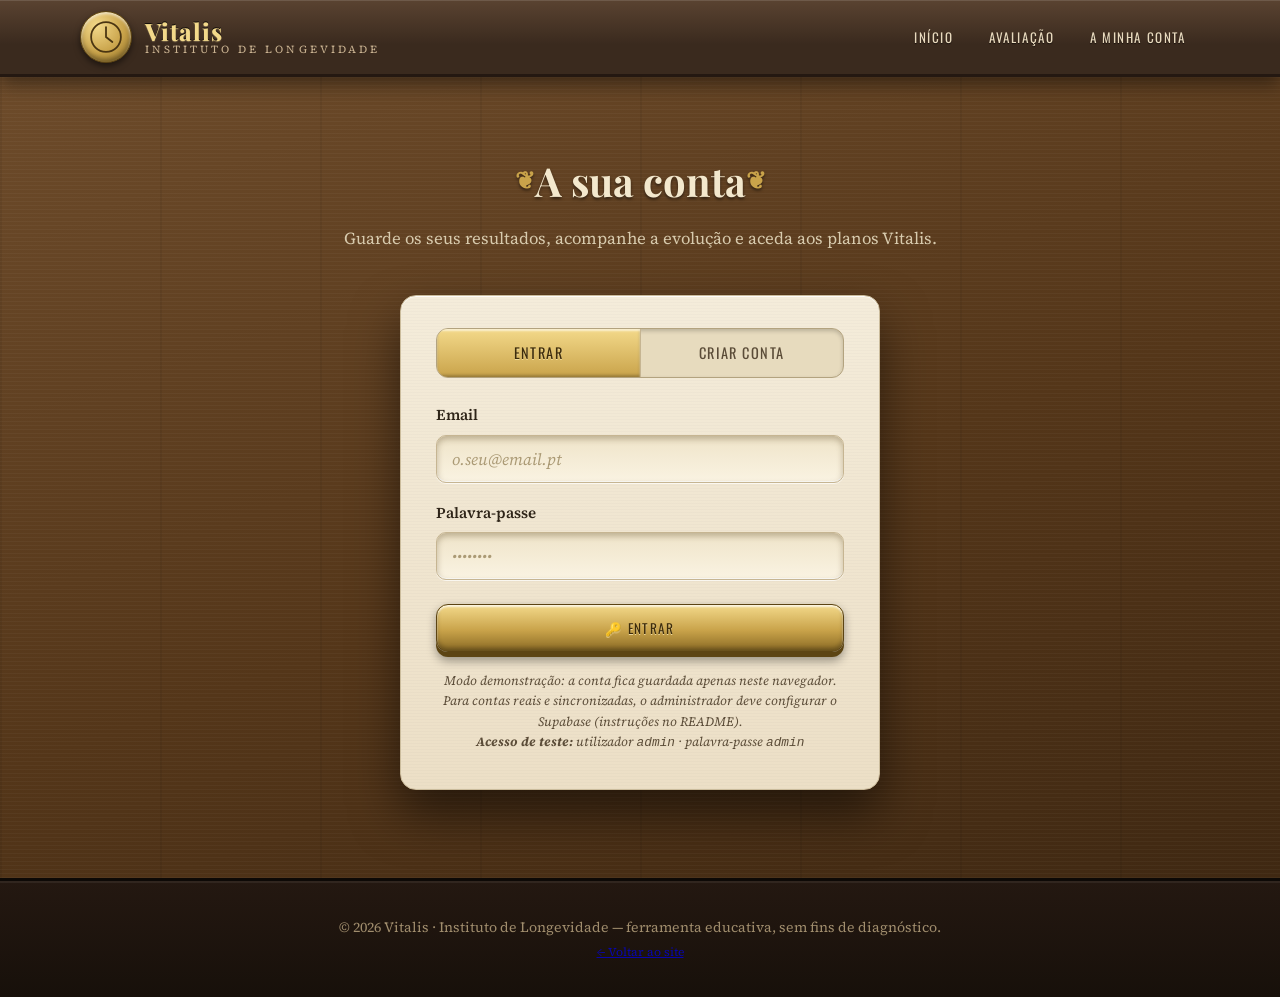
==== commit e901e751: "Add temporary admin/admin test login and Supabase project URL - admin/admin works in both demo and S" ====
--- a/conta.html
+++ b/conta.html
@@ -49,7 +49,7 @@
         <form id="form-entrar" autocomplete="on">
           <div class="field">
             <label for="login-email">Email</label>
-            <div class="input-well"><input type="email" id="login-email" autocomplete="email" placeholder="o.seu@email.pt" required></div>
+            <div class="input-well"><input type="text" id="login-email" autocomplete="username" placeholder="o.seu@email.pt" required></div>
           </div>
           <div class="field">
             <label for="login-pass">Palavra-passe</label>
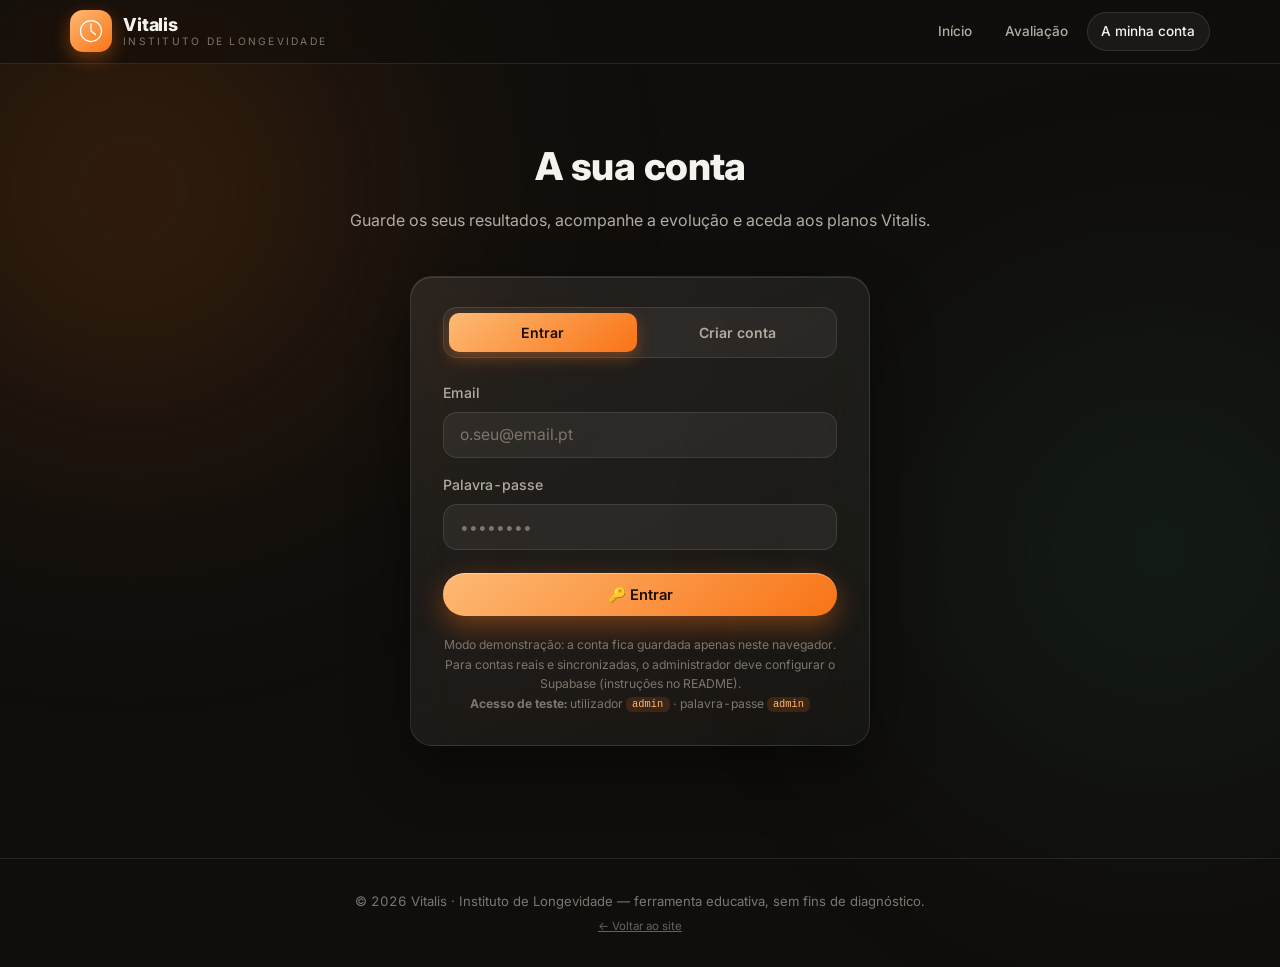
==== commit 27f4fe91: "Redesign: dark glassmorphism with bento grids and minimal UI - Full CSS rewrite: frosted glass panel" ====
--- a/conta.html
+++ b/conta.html
@@ -7,7 +7,7 @@
   <meta name="description" content="Área privada Vitalis: os seus resultados, planos de dietas e acompanhamento profissional.">
   <link rel="preconnect" href="https://fonts.googleapis.com">
   <link rel="preconnect" href="https://fonts.gstatic.com" crossorigin>
-  <link href="https://fonts.googleapis.com/css2?family=Playfair+Display:wght@500;600;700;800&family=Source+Serif+4:ital,wght@0,400;0,600;1,400&family=Caveat:wght@600&family=Oswald:wght@400;500&display=swap" rel="stylesheet">
+  <link href="https://fonts.googleapis.com/css2?family=Inter:wght@400;500;600;700;800&display=swap" rel="stylesheet">
   <link rel="stylesheet" href="css/style.css">
 </head>
 <body>
@@ -120,7 +120,7 @@
 
         <div class="coupon-bar">
           <div class="input-well coupon-well">
-            <input type="text" id="cupao-input" placeholder="Código do cupão (ex.: VITALIS100)" autocomplete="off">
+            <input type="text" id="cupao-input" placeholder="Cupão · VITALIS100" autocomplete="off">
           </div>
           <button type="button" class="btn btn-brass btn-sm" id="btn-cupao"><span class="btn-face">✂ Aplicar cupão</span></button>
           <span class="coupon-state" id="cupao-estado"></span>
--- a/css/style.css
+++ b/css/style.css
@@ -1,877 +1,588 @@
 /* ============================================================
    VITALIS — Score de Longevidade
-   Design skeuomórfico: latão, couro, papel, madeira, veludo
+   Design: glassmorphism escuro · minimalismo · bento grids
    ============================================================ */
 
 :root {
-  /* Paleta de materiais */
-  --brass-hi: #f3d98a;
-  --brass: #c9a34a;
-  --brass-lo: #8a6a24;
-  --brass-shadow: #5c4413;
-  --ivory: #f6efe2;
-  --ivory-lo: #e4d9c4;
-  --paper: #f4ecda;
-  --paper-line: #d8ccb2;
-  --ink: #2e2418;
-  --ink-soft: #5b4c38;
-  --leather: #3a2a1e;
-  --leather-hi: #5a4331;
-  --velvet: #1d3229;
-  --velvet-hi: #2c4a3c;
-  --emerald: #2e7d5b;
-  --emerald-hi: #48a97e;
-  --wine: #8c3b30;
-  --good: #3f8f5f;
-  --mid: #c9932e;
-  --bad: #b6473a;
-
-  --font-display: "Playfair Display", Georgia, serif;
-  --font-body: "Source Serif 4", Georgia, serif;
-  --font-hand: "Caveat", cursive;
-  --font-dial: "Oswald", "Arial Narrow", sans-serif;
+  --bg: #100e0c;
+  --panel: linear-gradient(150deg, rgba(255,255,255,.085), rgba(255,255,255,.03));
+  --panel-flat: rgba(255,255,255,.05);
+  --panel-deep: rgba(20,17,14,.72);
+  --stroke: rgba(255,255,255,.10);
+  --stroke-hi: rgba(255,255,255,.22);
+  --txt: #f6f3ef;
+  --muted: #b3aba1;
+  --faint: #7d766d;
+
+  --accent: #f97316;
+  --accent-hi: #fdba74;
+  --accent-soft: rgba(249,115,22,.16);
+  --good: #2dd4bf;
+  --good-soft: rgba(45,212,191,.14);
+  --warn: #fbbf24;
+  --bad: #f87171;
+  --bad-soft: rgba(248,113,113,.14);
+
+  --radius: 22px;
+  --radius-sm: 14px;
+  --blur: blur(22px) saturate(1.5);
+  --shadow: 0 24px 60px rgba(0,0,0,.45);
+  --font: "Inter", system-ui, -apple-system, "Segoe UI", sans-serif;
 }
 
 * { box-sizing: border-box; margin: 0; padding: 0; }
-
 html { scroll-behavior: smooth; }
 
 body {
-  font-family: var(--font-body);
-  color: var(--ink);
-  background: var(--ivory);
+  font-family: var(--font);
+  color: var(--txt);
+  background: var(--bg);
   line-height: 1.6;
   overflow-x: hidden;
+  font-feature-settings: "tnum";
+}
+
+/* ---------- Fundo ambiente: blobs líquidos desfocados ---------- */
+body::before, body::after {
+  content: "";
+  position: fixed;
+  z-index: -1;
+  border-radius: 50%;
+  filter: blur(130px);
+  pointer-events: none;
+}
+body::before {
+  width: 620px; height: 620px;
+  left: -180px; top: -120px;
+  background: radial-gradient(circle, rgba(249,115,22,.24), rgba(120,60,10,.06) 70%);
+  animation: blob-a 26s ease-in-out infinite alternate;
+}
+body::after {
+  width: 560px; height: 560px;
+  right: -160px; top: 30%;
+  background: radial-gradient(circle, rgba(45,140,110,.20), rgba(20,60,50,.04) 70%);
+  animation: blob-b 32s ease-in-out infinite alternate;
+}
+@keyframes blob-a {
+  from { transform: translate(0,0) scale(1); }
+  to   { transform: translate(140px, 180px) scale(1.15); }
+}
+@keyframes blob-b {
+  from { transform: translate(0,0) scale(1.1); }
+  to   { transform: translate(-160px, -120px) scale(.92); }
 }
 
 img, svg { display: block; max-width: 100%; }
-
-.container { width: min(1120px, 92%); margin-inline: auto; }
+.container { width: min(1140px, 92%); margin-inline: auto; }
 .hidden { display: none !important; }
 
-/* ---------- Texturas base (ruído + grão) ---------- */
-.section-paper,
-.clipboard-paper,
-.rx-pad {
-  background-image:
-    repeating-linear-gradient(0deg, rgba(0,0,0,.015) 0 1px, transparent 1px 3px),
-    radial-gradient(ellipse at 20% 10%, rgba(255,255,255,.5), transparent 55%),
-    linear-gradient(180deg, var(--paper), #ecdfc6);
-}
-
-/* ============================================================
-   BARRA SUPERIOR — placa de latão sobre couro
+/* ============================================================
+   PAINEL DE VIDRO (base)
+   ============================================================ */
+.step-card, .ledger, .clipboard-paper, .gauge-plate, .meters-cabinet,
+.rx-pad, .disclaimer, .auth-card, .shop-card, .owned-block,
+.modal-card, .hero-tile, .cmp-box, .history-item {
+  background: var(--panel);
+  border: 1px solid var(--stroke);
+  border-radius: var(--radius);
+  backdrop-filter: var(--blur);
+  -webkit-backdrop-filter: var(--blur);
+  box-shadow: var(--shadow), inset 0 1px 0 rgba(255,255,255,.10);
+}
+
+/* decorações da versão anterior — neutralizadas */
+.plate-screw, .clipboard-clip, .ledger-ring, .hero-shelf, .wax-seal { display: none !important; }
+
+/* ============================================================
+   TOPBAR — barra de vidro
    ============================================================ */
 .topbar {
   position: sticky;
   top: 0;
   z-index: 50;
-  background:
-    linear-gradient(180deg, var(--leather-hi), var(--leather) 60%);
-  border-bottom: 3px solid #241811;
-  box-shadow:
-    inset 0 1px 0 rgba(255,255,255,.12),
-    0 6px 18px rgba(0,0,0,.45);
+  background: rgba(16,14,12,.6);
+  backdrop-filter: var(--blur);
+  -webkit-backdrop-filter: var(--blur);
+  border-bottom: 1px solid var(--stroke);
 }
 .topbar-inner {
-  width: min(1120px, 94%);
+  width: min(1140px, 94%);
   margin-inline: auto;
   display: flex;
   align-items: center;
   justify-content: space-between;
-  padding: .7rem 0;
-}
-.brand { display: flex; align-items: center; gap: .8rem; }
+  padding: .65rem 0;
+}
+.brand { display: flex; align-items: center; gap: .7rem; color: var(--txt); }
 .brand-emblem {
-  width: 52px; height: 52px;
+  width: 42px; height: 42px;
   display: grid; place-items: center;
-  color: #4a3512;
-  border-radius: 50%;
-  background:
-    radial-gradient(circle at 32% 28%, var(--brass-hi), var(--brass) 55%, var(--brass-lo) 100%);
-  box-shadow:
-    inset 0 2px 3px rgba(255,255,255,.65),
-    inset 0 -3px 5px rgba(0,0,0,.35),
-    0 3px 6px rgba(0,0,0,.5);
-  border: 1px solid var(--brass-shadow);
-}
-.brand-text { display: flex; flex-direction: column; line-height: 1.1; }
-.brand-name {
-  font-family: var(--font-display);
-  font-weight: 800;
-  font-size: 1.5rem;
-  letter-spacing: .04em;
-  color: var(--brass-hi);
-  text-shadow: 0 -1px 0 rgba(0,0,0,.8), 0 1px 1px rgba(255,235,170,.25);
-}
-.brand-sub {
-  font-size: .68rem;
-  text-transform: uppercase;
-  letter-spacing: .28em;
-  color: #c8b190;
-}
-.topnav { display: flex; gap: .4rem; }
+  color: #fff;
+  border-radius: 13px;
+  background: linear-gradient(140deg, var(--accent-hi), var(--accent));
+  box-shadow: 0 6px 18px rgba(249,115,22,.4);
+}
+.brand-emblem svg { width: 24px; height: 24px; }
+.brand-text { display: flex; flex-direction: column; line-height: 1.15; }
+.brand-name { font-weight: 800; font-size: 1.12rem; letter-spacing: -.01em; }
+.brand-sub { font-size: .64rem; text-transform: uppercase; letter-spacing: .22em; color: var(--faint); }
+.topnav { display: flex; gap: .25rem; }
 .topnav a {
-  font-family: var(--font-dial);
-  font-size: .82rem;
-  text-transform: uppercase;
-  letter-spacing: .12em;
-  color: #e8d9bd;
+  font-size: .85rem;
+  font-weight: 500;
+  color: var(--muted);
   text-decoration: none;
   padding: .5rem .85rem;
-  border-radius: 8px;
+  border-radius: 999px;
   border: 1px solid transparent;
   transition: all .25s ease;
-  text-shadow: 0 1px 1px rgba(0,0,0,.6);
-}
-.topnav a:hover {
-  background: linear-gradient(180deg, rgba(255,255,255,.1), rgba(0,0,0,.2));
-  border-color: rgba(0,0,0,.4);
-  box-shadow: inset 0 1px 2px rgba(0,0,0,.5), 0 1px 0 rgba(255,255,255,.08);
+}
+.topnav a:hover, .topnav a[aria-current="page"] {
+  color: var(--txt);
+  background: var(--panel-flat);
+  border-color: var(--stroke);
 }
 .topnav a.nav-disabled { opacity: .35; pointer-events: none; }
-
-@media (max-width: 640px) {
-  .topnav { display: none; }
-}
-
-/* ============================================================
-   BOTÕES — teclas físicas com curso de pressão
+@media (max-width: 720px) {
+  .topnav a { padding: .45rem .6rem; font-size: .78rem; }
+  .brand-sub { display: none; }
+}
+
+/* ============================================================
+   BOTÕES
    ============================================================ */
 .btn {
-  --press: 5px;
   display: inline-block;
   border: none;
   cursor: pointer;
-  border-radius: 12px;
+  border-radius: 999px;
   padding: 0;
   background: transparent;
   text-decoration: none;
-  font-family: var(--font-dial);
-  letter-spacing: .1em;
-  text-transform: uppercase;
-  filter: drop-shadow(0 4px 5px rgba(0,0,0,.35));
-  transition: filter .2s ease;
-  -webkit-tap-highlight-color: transparent;
+  font-family: var(--font);
+  font-weight: 600;
+  transition: transform .15s ease, filter .2s ease;
 }
 .btn .btn-face {
   display: inline-block;
-  padding: .8rem 1.6rem;
-  border-radius: 12px;
-  transform: translateY(0);
-  transition: transform .09s ease, box-shadow .09s ease;
-}
-.btn-lg .btn-face { padding: 1.05rem 2.2rem; font-size: 1.02rem; }
-.btn-sm .btn-face { padding: .55rem 1.1rem; font-size: .8rem; }
+  padding: .78rem 1.5rem;
+  border-radius: 999px;
+  font-size: .92rem;
+  transition: box-shadow .2s ease, background .2s ease;
+}
+.btn-lg .btn-face { padding: .95rem 2rem; font-size: 1rem; }
+.btn-sm .btn-face { padding: .5rem 1rem; font-size: .8rem; }
 
 .btn-brass .btn-face {
-  color: #3d2c0c;
-  text-shadow: 0 1px 0 rgba(255,240,190,.7);
-  background: linear-gradient(180deg, var(--brass-hi) 0%, var(--brass) 55%, var(--brass-lo) 100%);
-  border: 1px solid var(--brass-shadow);
-  box-shadow:
-    inset 0 2px 2px rgba(255,255,255,.75),
-    inset 0 -3px 4px rgba(0,0,0,.28),
-    0 var(--press) 0 var(--brass-shadow);
+  color: #1a0d02;
+  background: linear-gradient(140deg, var(--accent-hi), var(--accent));
+  box-shadow: 0 10px 28px rgba(249,115,22,.4), inset 0 1px 0 rgba(255,255,255,.35);
+}
+.btn-emerald .btn-face {
+  color: #04211c;
+  background: linear-gradient(140deg, #7ce8d8, var(--good));
+  box-shadow: 0 10px 28px rgba(45,212,191,.32), inset 0 1px 0 rgba(255,255,255,.35);
 }
 .btn-ivory .btn-face {
-  color: var(--ink);
-  background: linear-gradient(180deg, #fffaf0, var(--ivory) 55%, var(--ivory-lo));
-  border: 1px solid #b9aa8d;
-  box-shadow:
-    inset 0 2px 2px rgba(255,255,255,.9),
-    inset 0 -3px 4px rgba(0,0,0,.12),
-    0 var(--press) 0 #9c8d70;
-}
-.btn-emerald .btn-face {
-  color: #eafff3;
-  text-shadow: 0 -1px 1px rgba(0,0,0,.5);
-  background: linear-gradient(180deg, var(--emerald-hi), var(--emerald) 60%, #1d5a3f);
-  border: 1px solid #14402d;
-  box-shadow:
-    inset 0 2px 2px rgba(255,255,255,.35),
-    inset 0 -3px 4px rgba(0,0,0,.3),
-    0 var(--press) 0 #123526;
-}
-.btn:hover .btn-face { transform: translateY(1px); }
-.btn:active .btn-face,
-.btn.pressed .btn-face {
-  transform: translateY(var(--press));
-  box-shadow:
-    inset 0 2px 4px rgba(0,0,0,.35),
-    0 0 0 transparent !important;
-}
-.btn:disabled { opacity: .45; cursor: not-allowed; }
-.btn:disabled .btn-face { transform: none; }
-
-/* ============================================================
-   HERO — escritório em couro com relógio de bolso
-   ============================================================ */
-.hero {
-  position: relative;
-  color: var(--ivory);
-  background:
-    radial-gradient(1200px 600px at 75% -10%, rgba(255,214,140,.14), transparent 60%),
-    repeating-linear-gradient(115deg, rgba(255,255,255,.02) 0 2px, transparent 2px 6px),
-    linear-gradient(180deg, #4a3423, var(--leather) 45%, #2a1d13);
-  padding: 5.5rem 0 7rem;
-}
+  color: var(--txt);
+  background: var(--panel-flat);
+  border: 1px solid var(--stroke-hi);
+  backdrop-filter: var(--blur);
+  -webkit-backdrop-filter: var(--blur);
+}
+.btn:hover { transform: translateY(-2px); }
+.btn:hover .btn-face { box-shadow: 0 14px 34px rgba(249,115,22,.5), inset 0 1px 0 rgba(255,255,255,.35); }
+.btn-ivory:hover .btn-face { box-shadow: 0 10px 24px rgba(0,0,0,.35); background: rgba(255,255,255,.09); }
+.btn-emerald:hover .btn-face { box-shadow: 0 14px 34px rgba(45,212,191,.42), inset 0 1px 0 rgba(255,255,255,.35); }
+.btn:active { transform: translateY(0) scale(.97); }
+.btn:disabled { opacity: .4; cursor: not-allowed; }
+.btn:disabled:hover { transform: none; }
+
+/* ============================================================
+   HERO — headline + bento de estatísticas
+   ============================================================ */
+.hero { padding: 5.5rem 0 5rem; position: relative; }
 .hero-inner {
-  width: min(1120px, 92%);
+  width: min(1140px, 92%);
   margin-inline: auto;
   display: grid;
   grid-template-columns: 1.15fr .85fr;
-  gap: 3rem;
-  align-items: center;
-}
-@media (max-width: 880px) {
-  .hero-inner { grid-template-columns: 1fr; }
-  .hero-gauge { order: -1; }
-}
-.hero-copy { position: relative; }
+  gap: 3.5rem;
+  align-items: center;
+}
+@media (max-width: 900px) {
+  .hero-inner { grid-template-columns: 1fr; gap: 2.4rem; }
+}
 .hero h1 {
-  padding-right: 100px;
-  font-family: var(--font-display);
-  font-size: clamp(2.3rem, 5vw, 3.7rem);
+  font-size: clamp(2.4rem, 5.2vw, 3.9rem);
   font-weight: 800;
-  line-height: 1.12;
-  color: #f8ecd2;
-  text-shadow: 0 2px 0 rgba(0,0,0,.55), 0 8px 24px rgba(0,0,0,.4);
-  margin-bottom: 1.1rem;
+  letter-spacing: -.03em;
+  line-height: 1.06;
+  margin-bottom: 1.2rem;
+}
+.hero h1 .grad, .hero-lede em {
+  background: linear-gradient(120deg, var(--accent-hi), var(--accent));
+  -webkit-background-clip: text;
+  background-clip: text;
+  color: transparent;
+  font-style: normal;
 }
 .hero-lede {
-  font-size: 1.12rem;
-  color: #e6d6b8;
+  font-size: 1.08rem;
+  color: var(--muted);
   max-width: 34rem;
-  margin-bottom: 1.8rem;
-}
-.hero-lede strong, .hero-lede em { color: #ffe9b0; }
-.hero-actions { display: flex; flex-wrap: wrap; gap: 1rem; align-items: center; }
-.hero-note {
-  margin-top: 1.1rem;
-  font-size: .85rem;
-  color: #b39a76;
-  font-style: italic;
-}
-
-/* Selo de cera */
-.wax-seal {
-  position: absolute;
-  top: -3.4rem; right: 0;
-  width: 86px; height: 86px;
-  border-radius: 50%;
-  display: grid; place-items: center;
-  text-align: center;
-  font-family: var(--font-dial);
-  font-size: .72rem;
-  letter-spacing: .18em;
-  color: #ffd9cd;
-  text-shadow: 0 -1px 1px rgba(0,0,0,.6);
-  background:
-    radial-gradient(circle at 34% 30%, #b8564a, var(--wine) 55%, #5e241c 100%);
-  box-shadow:
-    inset 0 3px 5px rgba(255,255,255,.3),
-    inset 0 -5px 8px rgba(0,0,0,.45),
-    0 6px 12px rgba(0,0,0,.5);
-  transform: rotate(-12deg);
-  animation: seal-pop .8s cubic-bezier(.2,1.6,.4,1) .3s backwards;
-}
-@keyframes seal-pop {
-  from { transform: rotate(-12deg) scale(0); opacity: 0; }
-  to   { transform: rotate(-12deg) scale(1); opacity: 1; }
-}
-@media (max-width: 880px) {
-  .wax-seal { display: none; }
-  .hero h1 { padding-right: 0; }
-}
-
-/* Prateleira inferior do hero */
-.hero-shelf {
-  position: absolute;
-  left: 0; right: 0; bottom: 0;
-  height: 26px;
-  background:
-    repeating-linear-gradient(90deg, rgba(0,0,0,.14) 0 3px, transparent 3px 90px),
-    linear-gradient(180deg, #7a5836, #5b3f24 60%, #432d18);
-  box-shadow: inset 0 3px 4px rgba(255,255,255,.22), inset 0 -4px 6px rgba(0,0,0,.5);
-}
-
-/* ---------- Relógio de bolso animado ---------- */
-.pocketwatch {
-  position: relative;
-  width: min(320px, 78vw);
-  margin-inline: auto;
-  aspect-ratio: 1;
-  animation: watch-sway 6s ease-in-out infinite;
-  transform-origin: 50% -120px;
-}
-@keyframes watch-sway {
-  0%, 100% { transform: rotate(2.2deg); }
-  50%      { transform: rotate(-2.2deg); }
-}
-.pw-crown {
-  position: absolute;
-  top: -26px; left: 50%;
-  width: 34px; height: 30px;
-  transform: translateX(-50%);
-  border-radius: 8px 8px 4px 4px;
-  background:
-    repeating-linear-gradient(90deg, rgba(0,0,0,.3) 0 3px, transparent 3px 6px),
-    linear-gradient(180deg, var(--brass-hi), var(--brass-lo));
-  box-shadow: 0 2px 4px rgba(0,0,0,.5);
-}
-.pw-bezel {
-  position: absolute; inset: 0;
-  border-radius: 50%;
-  background:
-    radial-gradient(circle at 30% 25%, var(--brass-hi), var(--brass) 45%, var(--brass-lo) 80%, var(--brass-shadow));
-  box-shadow:
-    inset 0 4px 8px rgba(255,255,255,.55),
-    inset 0 -8px 14px rgba(0,0,0,.45),
-    0 18px 40px rgba(0,0,0,.55);
-  padding: 7%;
-}
-.pw-face {
-  position: relative;
-  width: 100%; height: 100%;
-  border-radius: 50%;
-  background:
-    radial-gradient(circle at 50% 38%, #fffdf4, #f1e7cf 70%, #ddcfae);
-  box-shadow:
-    inset 0 6px 14px rgba(0,0,0,.28),
-    inset 0 -2px 4px rgba(255,255,255,.7);
-  overflow: hidden;
-}
-.pw-ticks {
-  position: absolute; inset: 0;
-  border-radius: 50%;
-  background:
-    repeating-conic-gradient(from -1.2deg,
-      #6b5a3c 0deg .8deg, transparent .8deg 30deg);
-  -webkit-mask: radial-gradient(circle, transparent 62%, #000 63%, #000 72%, transparent 73%);
-          mask: radial-gradient(circle, transparent 62%, #000 63%, #000 72%, transparent 73%);
-}
-.pw-label {
-  position: absolute;
-  top: 30%; left: 50%;
-  transform: translateX(-50%);
-  font-family: var(--font-dial);
-  font-size: .7rem;
-  letter-spacing: .4em;
-  color: #8a744e;
-}
-.pw-hand {
-  position: absolute;
-  left: 50%; bottom: 50%;
-  transform-origin: 50% 100%;
-  border-radius: 4px;
-  background: #34281a;
-}
-.pw-hand-hour { width: 5px; height: 22%; margin-left: -2.5px; animation: spin 60s linear infinite; }
-.pw-hand-min  { width: 3.5px; height: 32%; margin-left: -1.75px; animation: spin 12s linear infinite; }
-.pw-hand-sec  {
-  width: 2px; height: 38%; margin-left: -1px;
-  background: var(--wine);
-  animation: spin 4s cubic-bezier(.4,2.1,.6,1) infinite;
-}
-@keyframes spin { to { transform: rotate(360deg); } }
-.pw-pin {
-  position: absolute;
-  left: 50%; top: 50%;
-  width: 14px; height: 14px;
-  transform: translate(-50%, -50%);
-  border-radius: 50%;
-  background: radial-gradient(circle at 35% 30%, var(--brass-hi), var(--brass-lo));
-  box-shadow: 0 1px 3px rgba(0,0,0,.5);
-}
+  margin-bottom: 1.9rem;
+}
+.hero-lede strong { color: var(--txt); }
+.hero-actions { display: flex; flex-wrap: wrap; gap: .9rem; align-items: center; }
+.hero-note { margin-top: 1.1rem; font-size: .82rem; color: var(--faint); }
+
+/* Bento de tiles */
+.hero-bento {
+  display: grid;
+  grid-template-columns: 1fr 1fr;
+  gap: 1rem;
+}
+.hero-tile {
+  padding: 1.4rem 1.5rem;
+  display: flex;
+  flex-direction: column;
+  gap: .2rem;
+  transition: transform .3s ease, border-color .3s ease;
+}
+.hero-tile:hover { transform: translateY(-4px); border-color: var(--stroke-hi); }
+.hero-tile.wide { grid-column: 1 / -1; }
+.tile-num {
+  font-size: 2rem;
+  font-weight: 800;
+  letter-spacing: -.02em;
+  line-height: 1.1;
+}
+.tile-num small { font-size: 1rem; font-weight: 600; color: var(--muted); margin-left: .15rem; }
+.hero-tile.accent .tile-num { color: var(--accent-hi); }
+.hero-tile.teal .tile-num { color: var(--good); }
+.tile-label { font-size: .82rem; color: var(--muted); }
 
 /* ============================================================
    SECÇÕES
    ============================================================ */
-.section { padding: 4.5rem 0 5.5rem; position: relative; }
-
-.section-paper {
-  border-top: 4px solid #c8b791;
-  box-shadow: inset 0 8px 16px -8px rgba(0,0,0,.25);
-}
-.section-desk {
-  background:
-    repeating-linear-gradient(90deg, rgba(0,0,0,.06) 0 2px, transparent 2px 160px),
-    repeating-linear-gradient(0deg, rgba(255,255,255,.03) 0 1px, transparent 1px 4px),
-    linear-gradient(160deg, #6d4b2a, #543619 55%, #3f2812);
-}
-.section-velvet {
-  background:
-    radial-gradient(900px 500px at 50% 0%, rgba(120,220,170,.08), transparent 60%),
-    repeating-linear-gradient(45deg, rgba(255,255,255,.02) 0 2px, transparent 2px 5px),
-    linear-gradient(180deg, var(--velvet-hi), var(--velvet) 60%, #142420);
-}
+.section { padding: 4.5rem 0 5rem; position: relative; }
+.section-paper, .section-desk, .section-velvet { background: transparent; }
 
 .section-title {
   text-align: center;
-  font-family: var(--font-display);
-  font-size: clamp(1.7rem, 3.6vw, 2.5rem);
-  font-weight: 700;
-  margin-bottom: .8rem;
-  color: var(--ink);
-}
-.section-title.light { color: #f3e8cd; text-shadow: 0 2px 3px rgba(0,0,0,.5); }
-.section-title span { position: relative; padding: 0 1.2rem; }
-.section-title span::before,
-.section-title span::after {
-  content: "❦";
-  font-size: .6em;
-  color: var(--brass);
-  position: relative; top: -.35em;
-}
+  font-size: clamp(1.7rem, 3.4vw, 2.4rem);
+  font-weight: 800;
+  letter-spacing: -.02em;
+  margin-bottom: .7rem;
+  color: var(--txt);
+}
+.section-title.light { color: var(--txt); }
 .section-lede {
   text-align: center;
-  color: var(--ink-soft);
+  color: var(--muted);
   max-width: 44rem;
   margin: 0 auto 2.6rem;
-  font-size: 1.05rem;
-}
-.section-velvet .section-lede,
-.section-desk .section-lede { color: #d8cbae; }
+  font-size: 1rem;
+}
 
 /* ---------- Passos ---------- */
 .steps {
   display: grid;
   grid-template-columns: repeat(3, 1fr);
-  gap: 1.6rem;
-  margin-bottom: 3rem;
+  gap: 1.1rem;
+  margin-bottom: 1.1rem;
 }
 @media (max-width: 800px) { .steps { grid-template-columns: 1fr; } }
 .step-card {
-  position: relative;
-  padding: 2.4rem 1.6rem 1.7rem;
-  border-radius: 14px;
-  background: linear-gradient(180deg, #fdf8ec, #f0e6cf);
-  border: 1px solid #cbbc9c;
-  box-shadow:
-    inset 0 1px 0 rgba(255,255,255,.9),
-    0 10px 22px rgba(74,56,28,.22),
-    0 2px 4px rgba(74,56,28,.18);
-  text-align: center;
-  transition: transform .3s ease, box-shadow .3s ease;
-}
-.step-card:hover {
-  transform: translateY(-5px) rotate(-.3deg);
-  box-shadow:
-    inset 0 1px 0 rgba(255,255,255,.9),
-    0 18px 34px rgba(74,56,28,.3);
-}
+  padding: 1.8rem 1.6rem;
+  transition: transform .3s ease, border-color .3s ease;
+}
+.step-card:hover { transform: translateY(-4px); border-color: var(--stroke-hi); }
 .step-medal {
-  position: absolute;
-  top: -24px; left: 50%;
-  transform: translateX(-50%);
-  width: 52px; height: 52px;
-  border-radius: 50%;
+  width: 44px; height: 44px;
+  border-radius: 13px;
   display: grid; place-items: center;
-  font-family: var(--font-display);
   font-weight: 800;
-  font-size: 1.4rem;
-  color: #46340f;
-  background: radial-gradient(circle at 32% 28%, var(--brass-hi), var(--brass) 55%, var(--brass-lo));
-  border: 2px solid var(--brass-shadow);
-  box-shadow:
-    inset 0 2px 3px rgba(255,255,255,.7),
-    inset 0 -3px 5px rgba(0,0,0,.35),
-    0 5px 10px rgba(0,0,0,.35);
-}
-.step-card h3 {
-  font-family: var(--font-display);
-  font-size: 1.3rem;
-  margin-bottom: .5rem;
-}
-.step-card p { font-size: .95rem; color: var(--ink-soft); }
-
-/* ---------- Caderno "o que entra no score" ---------- */
-.ledger {
-  position: relative;
-  margin-top: 1rem;
-  padding: 2.2rem 2.4rem 2rem 3.4rem;
-  border-radius: 6px 14px 14px 6px;
-  background:
-    linear-gradient(90deg, rgba(182,71,58,.18) 0, rgba(182,71,58,.18) 2px, transparent 2px),
-    repeating-linear-gradient(0deg, transparent 0 27px, var(--paper-line) 27px 28px),
-    linear-gradient(180deg, #fbf4e3, #f1e7cf);
-  border: 1px solid #cbbc9c;
-  box-shadow: 0 12px 26px rgba(74,56,28,.25), inset 0 1px 0 rgba(255,255,255,.85);
-}
-.ledger-ring, .ledger-ring.r2 {
-  position: absolute;
-  left: -11px; top: 22%;
-  width: 22px; height: 30px;
-  border-radius: 50%;
-  border: 4px solid #9aa1a8;
-  border-right-color: #6d7379;
-  background: transparent;
-  box-shadow: 1px 1px 2px rgba(0,0,0,.3);
-}
-.ledger-ring.r2 { top: 62%; }
-.ledger-title {
-  font-family: var(--font-display);
-  font-size: 1.25rem;
+  font-size: 1.1rem;
+  color: #1a0d02;
+  background: linear-gradient(140deg, var(--accent-hi), var(--accent));
+  box-shadow: 0 8px 22px rgba(249,115,22,.35);
   margin-bottom: 1rem;
 }
+.step-card h3 { font-size: 1.1rem; font-weight: 700; margin-bottom: .4rem; }
+.step-card p { font-size: .9rem; color: var(--muted); }
+
+/* ---------- O que entra no score ---------- */
+.ledger { padding: 1.8rem 2rem; }
+.ledger-title { font-size: 1.05rem; font-weight: 700; margin-bottom: 1.1rem; }
 .ledger-cols {
   display: grid;
   grid-template-columns: repeat(3, 1fr);
-  gap: 1.4rem;
+  gap: 1.2rem;
 }
 @media (max-width: 800px) { .ledger-cols { grid-template-columns: 1fr; } }
 .ledger-cols ul { list-style: none; }
 .ledger-cols li {
-  font-size: .93rem;
-  color: var(--ink-soft);
-  padding: .3rem 0 .3rem 1.3rem;
+  font-size: .88rem;
+  color: var(--muted);
+  padding: .3rem 0 .3rem 1.1rem;
   position: relative;
 }
 .ledger-cols li::before {
-  content: "✒";
-  position: absolute; left: 0;
-  color: var(--brass-lo);
-}
-.ledger-cols b { color: var(--ink); }
-
-/* ============================================================
-   FORMULÁRIO — prancheta com mola
-   ============================================================ */
-.clipboard {
-  position: relative;
-  max-width: 880px;
-  margin: 3.2rem auto 0;
-  padding: 1.1rem;
-  border-radius: 18px;
-  background:
-    repeating-linear-gradient(35deg, rgba(0,0,0,.05) 0 2px, transparent 2px 7px),
-    linear-gradient(160deg, #8a6238, #6b4826 60%, #533618);
-  box-shadow:
-    inset 0 2px 3px rgba(255,255,255,.28),
-    inset 0 -4px 8px rgba(0,0,0,.4),
-    0 24px 48px rgba(0,0,0,.5);
-}
-.clipboard-clip {
-  position: absolute;
-  top: -20px; left: 50%;
-  transform: translateX(-50%);
-  width: 150px; height: 42px;
-  border-radius: 12px 12px 6px 6px;
-  background: linear-gradient(180deg, #e8e9ea, #b8bcc0 50%, #8d9296);
-  border: 1px solid #6c7175;
-  box-shadow:
-    inset 0 2px 2px rgba(255,255,255,.9),
-    inset 0 -3px 4px rgba(0,0,0,.3),
-    0 6px 10px rgba(0,0,0,.45);
-  z-index: 3;
-}
-.clipboard-clip::after {
   content: "";
   position: absolute;
-  left: 50%; top: 8px;
-  transform: translateX(-50%);
-  width: 56px; height: 12px;
-  border-radius: 6px;
-  background: linear-gradient(180deg, #74797d, #a9adb1);
-  box-shadow: inset 0 2px 3px rgba(0,0,0,.45);
-}
-.clipboard-paper {
-  border-radius: 10px;
-  padding: 2.6rem 2.4rem 2.2rem;
-  border: 1px solid #d3c5a4;
-  box-shadow: inset 0 0 40px rgba(120,95,50,.12);
-}
-@media (max-width: 640px) { .clipboard-paper { padding: 2.2rem 1.2rem 1.8rem; } }
-
-/* Progresso */
+  left: 0; top: .78em;
+  width: 6px; height: 6px;
+  border-radius: 50%;
+  background: var(--accent);
+}
+.ledger-cols b { color: var(--txt); font-weight: 600; }
+
+/* ============================================================
+   FORMULÁRIO
+   ============================================================ */
+.clipboard { max-width: 880px; margin: 2.6rem auto 0; }
+.clipboard-paper { padding: 2.4rem 2.4rem 2.2rem; }
+@media (max-width: 640px) { .clipboard-paper { padding: 1.8rem 1.2rem 1.6rem; } }
+
 .form-progress { margin-bottom: 2rem; }
 .progress-track {
-  height: 14px;
-  border-radius: 8px;
-  background: linear-gradient(180deg, #d9cbab, #e9ddc2);
-  box-shadow: inset 0 2px 4px rgba(0,0,0,.3), 0 1px 0 rgba(255,255,255,.8);
+  height: 8px;
+  border-radius: 999px;
+  background: rgba(255,255,255,.07);
   overflow: hidden;
 }
 .progress-fill {
   height: 100%;
   width: 8%;
-  border-radius: 8px;
-  background:
-    repeating-linear-gradient(-45deg, rgba(255,255,255,.22) 0 8px, transparent 8px 16px),
-    linear-gradient(180deg, var(--emerald-hi), var(--emerald));
-  box-shadow: inset 0 1px 1px rgba(255,255,255,.5), inset 0 -2px 3px rgba(0,0,0,.25);
+  border-radius: 999px;
+  background: linear-gradient(90deg, var(--accent-hi), var(--accent));
+  box-shadow: 0 0 18px rgba(249,115,22,.55);
   transition: width .5s cubic-bezier(.4,0,.2,1);
 }
 .progress-steps {
   list-style: none;
   display: flex;
   justify-content: space-between;
-  margin-top: .55rem;
-  font-family: var(--font-dial);
-  font-size: .68rem;
+  margin-top: .7rem;
+  font-size: .7rem;
+  font-weight: 600;
   text-transform: uppercase;
   letter-spacing: .1em;
-  color: #a08c66;
-}
-.progress-steps li.active { color: var(--emerald); font-weight: 500; }
-.progress-steps li.done { color: var(--ink-soft); }
+  color: var(--faint);
+}
+.progress-steps li.active { color: var(--accent-hi); }
+.progress-steps li.done { color: var(--muted); }
 @media (max-width: 640px) {
   .progress-steps li:not(.active) { display: none; }
 }
 
-/* Passos do formulário */
-.form-step { display: none; border: none; animation: step-in .45s ease; }
+.form-step { display: none; border: none; animation: step-in .4s ease; }
 .form-step.active { display: block; }
 @keyframes step-in {
-  from { opacity: 0; transform: translateX(26px); }
+  from { opacity: 0; transform: translateX(22px); }
   to   { opacity: 1; transform: translateX(0); }
 }
 .form-step legend {
-  font-family: var(--font-display);
-  font-size: 1.45rem;
+  font-size: 1.25rem;
   font-weight: 700;
+  letter-spacing: -.01em;
   margin-bottom: 1.4rem;
-  border-bottom: 2px dashed var(--paper-line);
   width: 100%;
-  padding-bottom: .5rem;
-}
-.legend-note { font-size: .85rem; font-weight: 400; color: var(--ink-soft); font-family: var(--font-body); }
+  padding-bottom: .7rem;
+  border-bottom: 1px solid var(--stroke);
+}
+.legend-note { font-size: .8rem; font-weight: 400; color: var(--muted); }
 
 .field-grid {
   display: grid;
   grid-template-columns: 1fr 1fr;
-  gap: 1.4rem 1.8rem;
+  gap: 1.3rem 1.6rem;
 }
 @media (max-width: 700px) { .field-grid { grid-template-columns: 1fr; } }
 .field-wide { grid-column: 1 / -1; }
 .field label {
   display: block;
-  font-weight: 600;
-  font-size: .95rem;
+  font-weight: 500;
+  font-size: .88rem;
+  color: var(--muted);
   margin-bottom: .45rem;
 }
-.req { color: var(--wine); }
-
-/* Campos escavados */
+.req { color: var(--accent); }
+
 .input-well {
-  border-radius: 10px;
-  background: linear-gradient(180deg, #efe4c9, #faf3e2);
-  box-shadow:
-    inset 0 3px 6px rgba(90,70,35,.35),
-    inset 0 -1px 0 rgba(255,255,255,.9),
-    0 1px 0 rgba(255,255,255,.7);
-  border: 1px solid #c6b592;
+  border-radius: var(--radius-sm);
+  background: rgba(255,255,255,.055);
+  border: 1px solid var(--stroke);
+  transition: border-color .2s ease, box-shadow .2s ease;
 }
 .input-well input {
   width: 100%;
   border: none;
   background: transparent;
-  padding: .75rem .95rem;
-  font-family: var(--font-body);
-  font-size: 1.02rem;
-  color: var(--ink);
+  padding: .78rem 1rem;
+  font-family: var(--font);
+  font-size: .98rem;
+  color: var(--txt);
   outline: none;
 }
-.input-well input::placeholder { color: #ab9a75; font-style: italic; }
+.input-well input::placeholder { color: var(--faint); }
 .input-well:focus-within {
-  box-shadow:
-    inset 0 3px 6px rgba(90,70,35,.35),
-    0 0 0 3px rgba(201,163,74,.4);
-}
-.field.invalid .input-well { box-shadow: inset 0 3px 6px rgba(90,70,35,.35), 0 0 0 3px rgba(182,71,58,.5); }
-
-/* Controlo segmentado (latão) */
+  border-color: var(--accent);
+  box-shadow: 0 0 0 3px var(--accent-soft);
+}
+.field.invalid .input-well {
+  border-color: var(--bad);
+  box-shadow: 0 0 0 3px var(--bad-soft);
+}
+
+/* Controlo segmentado */
 .seg-control {
   display: flex;
-  border-radius: 10px;
-  overflow: hidden;
-  border: 1px solid #b3a37f;
-  box-shadow: inset 0 2px 4px rgba(0,0,0,.2);
-  background: #e7dbbe;
+  gap: .4rem;
+  padding: .3rem;
+  border-radius: var(--radius-sm);
+  background: rgba(255,255,255,.05);
+  border: 1px solid var(--stroke);
 }
 .seg-btn {
   flex: 1;
   border: none;
-  padding: .75rem .5rem;
-  font-family: var(--font-dial);
+  padding: .6rem .5rem;
+  font-family: var(--font);
   font-size: .85rem;
-  letter-spacing: .06em;
-  text-transform: uppercase;
+  font-weight: 500;
+  border-radius: 10px;
   background: transparent;
-  color: var(--ink-soft);
+  color: var(--muted);
   cursor: pointer;
   transition: all .2s ease;
 }
-.seg-btn + .seg-btn { border-left: 1px solid #c6b592; }
 .seg-btn.selected {
-  color: #3d2c0c;
-  background: linear-gradient(180deg, var(--brass-hi), var(--brass));
-  box-shadow: inset 0 2px 2px rgba(255,255,255,.6), inset 0 -2px 3px rgba(0,0,0,.25);
-  text-shadow: 0 1px 0 rgba(255,240,190,.6);
-}
-
-/* Opções tipo "botão de painel" */
+  color: #1a0d02;
+  background: linear-gradient(140deg, var(--accent-hi), var(--accent));
+  box-shadow: 0 6px 16px rgba(249,115,22,.35);
+}
+
+/* Chips de opção */
 .dial-select { display: flex; flex-wrap: wrap; gap: .5rem; }
 .dial-opt {
   flex: 1 1 auto;
   min-width: 96px;
-  border-radius: 10px;
-  padding: .6rem .7rem;
-  border: 1px solid #b3a37f;
-  background: linear-gradient(180deg, #fbf4e1, #e9dcbd);
-  font-family: var(--font-dial);
-  font-size: .8rem;
-  letter-spacing: .05em;
-  text-transform: uppercase;
-  color: var(--ink-soft);
+  border-radius: var(--radius-sm);
+  padding: .6rem .8rem;
+  border: 1px solid var(--stroke);
+  background: rgba(255,255,255,.045);
+  font-family: var(--font);
+  font-size: .82rem;
+  font-weight: 500;
+  color: var(--muted);
   cursor: pointer;
-  box-shadow: inset 0 1px 0 rgba(255,255,255,.8), 0 3px 0 #b3a37f, 0 4px 6px rgba(0,0,0,.15);
-  transition: all .12s ease;
+  transition: all .18s ease;
   display: flex;
   flex-direction: column;
   align-items: center;
   gap: .1rem;
 }
-.dial-opt small {
-  font-size: .62rem;
-  text-transform: none;
-  letter-spacing: 0;
-  color: #9c8a63;
-  font-family: var(--font-body);
-  font-style: italic;
-}
-.dial-opt:hover { transform: translateY(1px); box-shadow: inset 0 1px 0 rgba(255,255,255,.8), 0 2px 0 #b3a37f, 0 3px 5px rgba(0,0,0,.15); }
+.dial-opt small { font-size: .68rem; color: var(--faint); font-weight: 400; }
+.dial-opt:hover { border-color: var(--stroke-hi); color: var(--txt); }
 .dial-opt.selected {
-  color: #14402d;
-  background: linear-gradient(180deg, #bfe6cf, #8cc9a6);
-  border-color: #4d8a67;
-  transform: translateY(3px);
-  box-shadow: inset 0 2px 4px rgba(0,0,0,.28);
-}
-.dial-opt.selected small { color: #2e5c44; }
-
-/* Sliders com calha metálica */
-.slider-rail {
-  padding: .55rem .8rem;
-  border-radius: 12px;
-  background: linear-gradient(180deg, #d8caa8, #efe4c9);
-  box-shadow: inset 0 3px 6px rgba(90,70,35,.4), 0 1px 0 rgba(255,255,255,.8);
-  border: 1px solid #b9a880;
-}
+  color: var(--accent-hi);
+  background: var(--accent-soft);
+  border-color: var(--accent);
+}
+.dial-opt.selected small { color: var(--accent-hi); opacity: .75; }
+
+/* Sliders */
+.slider-rail { padding: .4rem .2rem; }
 input[type="range"] {
   width: 100%;
   -webkit-appearance: none;
   appearance: none;
-  height: 10px;
-  border-radius: 6px;
-  background: linear-gradient(180deg, #857350, #a8946a);
-  box-shadow: inset 0 2px 3px rgba(0,0,0,.45), 0 1px 0 rgba(255,255,255,.55);
+  height: 6px;
+  border-radius: 999px;
+  background: rgba(255,255,255,.10);
   outline: none;
   cursor: pointer;
 }
 input[type="range"]::-webkit-slider-thumb {
   -webkit-appearance: none;
-  width: 30px; height: 30px;
+  width: 24px; height: 24px;
   border-radius: 50%;
-  background: radial-gradient(circle at 34% 28%, var(--brass-hi), var(--brass) 55%, var(--brass-lo));
-  border: 1px solid var(--brass-shadow);
-  box-shadow:
-    inset 0 2px 2px rgba(255,255,255,.7),
-    inset 0 -3px 4px rgba(0,0,0,.35),
-    0 4px 7px rgba(0,0,0,.4);
+  background: #fff;
+  border: none;
+  box-shadow: 0 0 0 5px var(--accent-soft), 0 4px 14px rgba(0,0,0,.45);
   transition: transform .15s ease;
 }
-input[type="range"]::-webkit-slider-thumb:hover { transform: scale(1.08); }
+input[type="range"]::-webkit-slider-thumb:hover { transform: scale(1.12); }
 input[type="range"]::-moz-range-thumb {
-  width: 28px; height: 28px;
+  width: 22px; height: 22px;
   border-radius: 50%;
-  background: radial-gradient(circle at 34% 28%, var(--brass-hi), var(--brass) 55%, var(--brass-lo));
-  border: 1px solid var(--brass-shadow);
-  box-shadow:
-    inset 0 2px 2px rgba(255,255,255,.7),
-    inset 0 -3px 4px rgba(0,0,0,.35),
-    0 4px 7px rgba(0,0,0,.4);
+  background: #fff;
+  border: none;
+  box-shadow: 0 0 0 5px var(--accent-soft), 0 4px 14px rgba(0,0,0,.45);
 }
 .slider-scale {
   display: flex;
   justify-content: space-between;
-  font-family: var(--font-dial);
   font-size: .7rem;
-  color: #9a8760;
-  margin-top: .3rem;
-  padding: 0 .3rem;
+  color: var(--faint);
+  margin-top: .35rem;
 }
 .out-brass {
   display: inline-block;
   min-width: 3ch;
   text-align: center;
-  padding: .1rem .5rem;
-  border-radius: 7px;
-  font-family: var(--font-dial);
-  font-size: 1.05rem;
-  color: #3d2c0c;
-  background: linear-gradient(180deg, var(--brass-hi), var(--brass));
-  border: 1px solid var(--brass-shadow);
-  box-shadow: inset 0 1px 1px rgba(255,255,255,.7), inset 0 -2px 3px rgba(0,0,0,.25);
-}
-
-/* Interruptores físicos */
+  padding: .12rem .55rem;
+  border-radius: 8px;
+  font-weight: 700;
+  font-size: .95rem;
+  color: var(--accent-hi);
+  background: var(--accent-soft);
+  border: 1px solid rgba(249,115,22,.35);
+}
+
+/* Interruptores */
 .toggle-row {
   display: flex;
   align-items: center;
   justify-content: space-between;
   gap: 1rem;
   cursor: pointer;
-  font-weight: 600;
+  font-weight: 500;
+  color: var(--txt) !important;
 }
 .toggle {
   position: relative;
   flex: 0 0 auto;
-  width: 108px; height: 42px;
-  border-radius: 22px;
-  background: linear-gradient(180deg, #cbbb96, #e6dabb);
-  box-shadow: inset 0 3px 6px rgba(90,70,35,.45), 0 1px 0 rgba(255,255,255,.8);
-  border: 1px solid #ad9c76;
+  width: 56px; height: 32px;
+  border-radius: 999px;
+  background: rgba(255,255,255,.10);
+  border: 1px solid var(--stroke);
+  transition: background .25s ease, border-color .25s ease;
   user-select: none;
 }
 .toggle-knob {
   position: absolute;
   top: 3px; left: 3px;
-  width: 34px; height: 34px;
+  width: 24px; height: 24px;
   border-radius: 50%;
-  background: radial-gradient(circle at 34% 28%, #fffdf2, #ded2b4 60%, #b7a67f);
-  border: 1px solid #93815b;
-  box-shadow:
-    inset 0 2px 2px rgba(255,255,255,.9),
-    inset 0 -3px 4px rgba(0,0,0,.2),
-    0 3px 5px rgba(0,0,0,.35);
-  transition: left .25s cubic-bezier(.4,1.6,.6,1), background .25s ease;
-}
-.toggle.on { background: linear-gradient(180deg, #57a37c, #79c39c); }
-.toggle.on .toggle-knob {
-  left: calc(100% - 37px);
-  background: radial-gradient(circle at 34% 28%, #ffffff, #e8f5ec 60%, #bcd9c6);
-}
-.toggle-txt-off, .toggle-txt-on {
-  position: absolute;
-  top: 50%;
-  transform: translateY(-50%);
-  font-family: var(--font-dial);
-  font-size: .7rem;
-  letter-spacing: .12em;
-  text-transform: uppercase;
-}
-.toggle-txt-off { right: 12px; color: #8d7c58; }
-.toggle-txt-on  { left: 12px; color: #eafff3; opacity: 0; }
-.toggle.on .toggle-txt-off { opacity: 0; }
-.toggle.on .toggle-txt-on  { opacity: 1; }
+  background: #fff;
+  box-shadow: 0 3px 8px rgba(0,0,0,.4);
+  transition: left .25s cubic-bezier(.4,1.6,.6,1);
+}
+.toggle.on {
+  background: linear-gradient(140deg, var(--accent-hi), var(--accent));
+  border-color: transparent;
+}
+.toggle.on .toggle-knob { left: calc(100% - 27px); }
+.toggle-txt-off, .toggle-txt-on { display: none; }
 
 .privacy-note {
   margin-top: 1.6rem;
-  font-size: .85rem;
-  color: var(--ink-soft);
-  font-style: italic;
+  font-size: .82rem;
+  color: var(--faint);
   text-align: center;
 }
 
@@ -879,15 +590,16 @@
   display: flex;
   justify-content: space-between;
   gap: 1rem;
-  margin-top: 2.4rem;
+  margin-top: 2.2rem;
   padding-top: 1.4rem;
-  border-top: 2px dashed var(--paper-line);
+  border-top: 1px solid var(--stroke);
 }
 .form-error {
   margin-top: .9rem;
   text-align: center;
-  color: var(--wine);
+  color: var(--bad);
   font-weight: 600;
+  font-size: .9rem;
   animation: shake .4s ease;
 }
 @keyframes shake {
@@ -897,261 +609,171 @@
 }
 
 /* ============================================================
-   RESULTADOS — placa de latão com mostrador + vu-meters
+   RESULTADOS — bento: anel de progresso + medidores
    ============================================================ */
 .results-grid {
   display: grid;
   grid-template-columns: 1.05fr .95fr;
-  gap: 2.2rem;
+  gap: 1.2rem;
   align-items: stretch;
 }
 @media (max-width: 900px) { .results-grid { grid-template-columns: 1fr; } }
 
-.gauge-plate {
-  position: relative;
-  border-radius: 18px;
-  padding: 2.2rem 2rem 2rem;
-  background:
-    repeating-linear-gradient(0deg, rgba(255,255,255,.04) 0 1px, transparent 1px 3px),
-    linear-gradient(160deg, #3d3428, #2b241a 65%, #201a12);
-  border: 1px solid #14100a;
-  box-shadow:
-    inset 0 2px 2px rgba(255,255,255,.12),
-    inset 0 -6px 12px rgba(0,0,0,.5),
-    0 22px 44px rgba(0,0,0,.55);
-}
-.plate-screw {
-  position: absolute;
-  width: 16px; height: 16px;
-  border-radius: 50%;
-  background: radial-gradient(circle at 35% 30%, #d8d9da, #8e9295 60%, #5c6063);
-  box-shadow: inset 0 -2px 3px rgba(0,0,0,.5), 0 1px 2px rgba(0,0,0,.6);
-}
-.plate-screw::after {
-  content: "";
+.gauge-plate { padding: 2rem 2rem 1.8rem; }
+.plate-title, .cabinet-title {
+  font-size: .72rem;
+  font-weight: 700;
+  text-transform: uppercase;
+  letter-spacing: .22em;
+  color: var(--faint);
+  text-align: center;
+  margin-bottom: 1.4rem;
+}
+
+.gauge-wrap { position: relative; max-width: 320px; margin-inline: auto; }
+.gauge-readout {
   position: absolute;
   left: 50%; top: 50%;
-  width: 10px; height: 2px;
-  background: rgba(0,0,0,.55);
-  transform: translate(-50%,-50%) rotate(38deg);
-  border-radius: 1px;
-}
-.ts-l { top: 12px; left: 12px; } .ts-r { top: 12px; right: 12px; }
-.bs-l { bottom: 12px; left: 12px; } .bs-r { bottom: 12px; right: 12px; }
-
-.plate-title, .cabinet-title {
-  font-family: var(--font-dial);
+  transform: translate(-50%, -50%);
+  text-align: center;
+  display: flex;
+  flex-direction: column;
+  align-items: center;
+  gap: .1rem;
+}
+.bio-number {
+  font-size: clamp(2.8rem, 6vw, 3.8rem);
+  font-weight: 800;
+  letter-spacing: -.03em;
+  line-height: 1;
+}
+.bio-unit {
+  font-size: .7rem;
+  font-weight: 600;
+  letter-spacing: .3em;
   text-transform: uppercase;
-  letter-spacing: .3em;
-  font-size: .85rem;
-  color: #cbb98d;
-  text-align: center;
-  margin-bottom: 1.2rem;
-  text-shadow: 0 -1px 0 rgba(0,0,0,.8);
-}
-
-.gauge-wrap { max-width: 340px; margin-inline: auto; }
-.gauge-readout {
-  width: max-content;
-  margin: 1.1rem auto 0;
-  padding: .45rem 1.7rem .6rem;
-  text-align: center;
-  display: flex;
-  align-items: baseline;
-  gap: .6rem;
-  border-radius: 12px;
-  background: linear-gradient(180deg, #17130d, #241d13);
-  border: 1px solid #4d4028;
-  box-shadow: inset 0 3px 6px rgba(0,0,0,.6), 0 1px 0 rgba(255,255,255,.07);
-}
-.bio-number {
-  font-family: var(--font-dial);
-  font-size: clamp(2.2rem, 5vw, 2.9rem);
-  font-weight: 500;
-  color: #ffe9ad;
-  text-shadow: 0 0 14px rgba(255,214,130,.55), 0 2px 2px rgba(0,0,0,.8);
-  line-height: 1;
-}
-.bio-unit {
-  font-family: var(--font-dial);
-  font-size: .75rem;
-  letter-spacing: .35em;
-  text-transform: uppercase;
-  color: #b7a173;
+  color: var(--faint);
 }
 .gauge-compare {
   display: flex;
-  gap: 1rem;
+  gap: .9rem;
   justify-content: center;
-  margin-top: 1.4rem;
+  margin-top: 1.6rem;
 }
 .cmp-box {
   flex: 1;
   max-width: 190px;
   text-align: center;
-  padding: .7rem .8rem;
-  border-radius: 10px;
-  background: linear-gradient(180deg, #17130d, #241d13);
-  border: 1px solid #4d4028;
-  box-shadow: inset 0 3px 6px rgba(0,0,0,.6), 0 1px 0 rgba(255,255,255,.07);
+  padding: .75rem .8rem;
+  border-radius: var(--radius-sm);
 }
 .cmp-label {
   display: block;
-  font-family: var(--font-dial);
   font-size: .62rem;
-  letter-spacing: .2em;
+  font-weight: 600;
+  letter-spacing: .16em;
   text-transform: uppercase;
-  color: #9d8b64;
-  margin-bottom: .2rem;
-}
-.cmp-value {
-  font-family: var(--font-dial);
-  font-size: 1.5rem;
-  color: #f0dfae;
-  text-shadow: 0 0 8px rgba(255,214,130,.35);
-}
-#delta-box.delta-good .cmp-value { color: #8ee6b0; text-shadow: 0 0 8px rgba(110,230,160,.45); }
-#delta-box.delta-bad  .cmp-value { color: #ef9a8b; text-shadow: 0 0 8px rgba(240,130,110,.45); }
+  color: var(--faint);
+  margin-bottom: .15rem;
+}
+.cmp-value { font-size: 1.35rem; font-weight: 800; letter-spacing: -.02em; }
+#delta-box.delta-good .cmp-value, .last-numbers .delta-good .cmp-value { color: var(--good); }
+#delta-box.delta-bad .cmp-value, .last-numbers .delta-bad .cmp-value { color: var(--bad); }
 .gauge-verdict {
   margin-top: 1.2rem;
   text-align: center;
-  color: #d9c9a2;
-  font-size: 1rem;
-  font-style: italic;
-}
-
-/* Vu-meters dos sistemas */
-.meters-cabinet {
-  border-radius: 18px;
-  padding: 2.2rem 2rem 1.6rem;
-  background:
-    repeating-linear-gradient(90deg, rgba(0,0,0,.08) 0 2px, transparent 2px 60px),
-    linear-gradient(160deg, #5d4226, #46301a 60%, #35240f);
-  border: 1px solid #241708;
-  box-shadow:
-    inset 0 2px 2px rgba(255,255,255,.15),
-    inset 0 -6px 12px rgba(0,0,0,.45),
-    0 22px 44px rgba(0,0,0,.5);
-}
-.meters { display: flex; flex-direction: column; gap: 1rem; }
+  color: var(--muted);
+  font-size: .92rem;
+}
+
+/* Medidores por sistema */
+.meters-cabinet { padding: 2rem 2rem 1.6rem; }
+.meters { display: flex; flex-direction: column; gap: 1.05rem; }
 .meter {
   display: grid;
-  grid-template-columns: 118px 1fr 52px;
+  grid-template-columns: 118px 1fr 44px;
   align-items: center;
   gap: .9rem;
 }
-@media (max-width: 480px) { .meter { grid-template-columns: 92px 1fr 44px; } }
+@media (max-width: 480px) { .meter { grid-template-columns: 96px 1fr 40px; } }
 .meter-name {
-  font-family: var(--font-dial);
-  font-size: .78rem;
-  letter-spacing: .1em;
-  text-transform: uppercase;
-  color: #e4d3ab;
-  text-shadow: 0 1px 1px rgba(0,0,0,.7);
+  font-size: .8rem;
+  font-weight: 600;
+  color: var(--muted);
   display: flex;
   align-items: center;
   gap: .45rem;
 }
 .meter-track {
-  height: 20px;
-  border-radius: 11px;
-  background: linear-gradient(180deg, #1c130a, #2c2011);
-  box-shadow: inset 0 3px 6px rgba(0,0,0,.7), 0 1px 0 rgba(255,255,255,.1);
-  border: 1px solid #120b04;
+  height: 10px;
+  border-radius: 999px;
+  background: rgba(255,255,255,.07);
   overflow: hidden;
 }
 .meter-fill {
   height: 100%;
   width: 0%;
-  border-radius: 11px;
-  background:
-    repeating-linear-gradient(-55deg, rgba(255,255,255,.18) 0 6px, transparent 6px 12px),
-    linear-gradient(180deg, var(--fill-hi, #9adbb4), var(--fill, #3f8f5f));
-  box-shadow: inset 0 1px 1px rgba(255,255,255,.5), inset 0 -3px 4px rgba(0,0,0,.3);
+  border-radius: 999px;
+  background: linear-gradient(90deg, var(--fill-hi, #7ce8d8), var(--fill, var(--good)));
+  box-shadow: 0 0 14px var(--glow, rgba(45,212,191,.4));
   transition: width 1.4s cubic-bezier(.25,1,.35,1);
 }
-.meter-fill.f-bad  { --fill-hi: #e79184; --fill: var(--bad); }
-.meter-fill.f-mid  { --fill-hi: #ecc478; --fill: var(--mid); }
-.meter-fill.f-good { --fill-hi: #9adbb4; --fill: var(--good); }
-.meter-value {
-  font-family: var(--font-dial);
-  font-size: 1rem;
-  color: #f0dfae;
-  text-align: right;
-  text-shadow: 0 0 8px rgba(255,214,130,.3);
-}
+.meter-fill.f-bad  { --fill-hi: #fca5a5; --fill: var(--bad);  --glow: rgba(248,113,113,.4); }
+.meter-fill.f-mid  { --fill-hi: #fde68a; --fill: var(--warn); --glow: rgba(251,191,36,.4); }
+.meter-fill.f-good { --fill-hi: #7ce8d8; --fill: var(--good); --glow: rgba(45,212,191,.4); }
+.meter-value { font-size: .95rem; font-weight: 700; text-align: right; }
 .cabinet-legend {
   display: flex;
-  gap: 1.4rem;
+  gap: 1.3rem;
   justify-content: center;
   margin-top: 1.6rem;
-  font-family: var(--font-dial);
   font-size: .72rem;
-  letter-spacing: .1em;
-  text-transform: uppercase;
-  color: #cbb98d;
+  font-weight: 500;
+  color: var(--faint);
 }
 .cabinet-legend .lg {
   display: inline-block;
-  width: 12px; height: 12px;
+  width: 9px; height: 9px;
   border-radius: 50%;
   margin-right: .35rem;
-  vertical-align: -1px;
-  box-shadow: inset 0 -2px 3px rgba(0,0,0,.4), 0 0 6px currentColor;
-}
-.lg-bad  { background: var(--bad); color: var(--bad); }
-.lg-mid  { background: var(--mid); color: var(--mid); }
-.lg-good { background: var(--good); color: var(--good); }
-
-/* ============================================================
-   PLANO TERAPÊUTICO — bloco de receituário
-   ============================================================ */
-.rx-pad {
-  max-width: 860px;
-  margin: 0 auto;
-  border-radius: 8px 8px 14px 14px;
-  border: 1px solid #cbbc9c;
-  box-shadow:
-    0 3px 0 -1px #e6dcc4, 0 5px 0 -2px #cfc3a4,
-    0 8px 0 -4px #e6dcc4, 0 10px 0 -5px #cfc3a4,
-    0 26px 44px rgba(74,56,28,.35);
-  overflow: hidden;
-}
+}
+.lg-bad  { background: var(--bad); }
+.lg-mid  { background: var(--warn); }
+.lg-good { background: var(--good); }
+
+.results-actions { text-align: center; margin-top: 1.6rem; }
+
+/* ============================================================
+   PLANO TERAPÊUTICO
+   ============================================================ */
+.rx-pad { max-width: 860px; margin: 0 auto; overflow: hidden; }
 .rx-header {
   display: flex;
   align-items: center;
-  gap: 1.1rem;
-  padding: 1.4rem 2rem 1.1rem;
-  border-bottom: 3px double #b9a880;
+  gap: 1rem;
+  padding: 1.5rem 2rem 1.2rem;
+  border-bottom: 1px solid var(--stroke);
 }
 .rx-logo {
-  font-family: var(--font-display);
-  font-size: 2.6rem;
+  width: 46px; height: 46px;
+  display: grid; place-items: center;
+  font-size: 1.4rem;
   font-weight: 800;
-  color: var(--wine);
-  text-shadow: 0 1px 0 rgba(255,255,255,.7);
+  color: #1a0d02;
+  border-radius: 14px;
+  background: linear-gradient(140deg, var(--accent-hi), var(--accent));
+  box-shadow: 0 8px 22px rgba(249,115,22,.35);
 }
 .rx-clinic {
-  font-family: var(--font-dial);
-  font-size: .8rem;
+  font-size: .68rem;
+  font-weight: 600;
   letter-spacing: .18em;
   text-transform: uppercase;
-  color: var(--ink-soft);
-}
-.rx-for {
-  font-family: var(--font-display);
-  font-weight: 700;
-  font-size: 1.15rem;
-  margin-top: .15rem;
-}
-.rx-date {
-  margin-left: auto;
-  font-family: var(--font-hand);
-  font-size: 1.3rem;
-  color: var(--ink-soft);
-  transform: rotate(-2deg);
-}
-.rx-body { padding: 1.6rem 2rem .8rem; }
+  color: var(--faint);
+}
+.rx-for { font-weight: 700; font-size: 1.05rem; margin-top: .1rem; }
+.rx-date { margin-left: auto; font-size: .82rem; color: var(--muted); }
+.rx-body { padding: 1.2rem 2rem .6rem; }
 @media (max-width: 640px) {
   .rx-header, .rx-body { padding-inline: 1.1rem; }
   .rx-date { display: none; }
@@ -1159,191 +781,151 @@
 
 .rx-item {
   display: grid;
-  grid-template-columns: 62px 1fr;
+  grid-template-columns: 52px 1fr;
   gap: 1.1rem;
-  padding: 1.15rem .4rem;
-  border-bottom: 1px dashed var(--paper-line);
+  padding: 1.15rem .2rem;
+  border-bottom: 1px solid var(--stroke);
   opacity: 0;
   transform: translateY(14px);
   animation: rx-in .55s ease forwards;
 }
-@keyframes rx-in {
-  to { opacity: 1; transform: translateY(0); }
-}
+@keyframes rx-in { to { opacity: 1; transform: translateY(0); } }
 .rx-item:last-child { border-bottom: none; }
 .rx-stamp {
-  width: 62px; height: 62px;
-  border-radius: 50%;
+  width: 52px; height: 52px;
+  border-radius: 16px;
   display: grid; place-items: center;
-  font-size: 1.6rem;
-  background: radial-gradient(circle at 34% 28%, #fdf6e4, #ecdfc0 60%, #d3c29a);
-  border: 2px solid #b9a880;
-  box-shadow: inset 0 2px 2px rgba(255,255,255,.85), inset 0 -3px 4px rgba(0,0,0,.15), 0 4px 8px rgba(74,56,28,.25);
+  font-size: 1.35rem;
+  background: rgba(255,255,255,.06);
+  border: 1px solid var(--stroke);
 }
 .rx-item h4 {
-  font-family: var(--font-display);
-  font-size: 1.12rem;
-  margin-bottom: .25rem;
+  font-size: 1rem;
+  font-weight: 700;
+  margin-bottom: .3rem;
   display: flex;
   align-items: center;
   gap: .6rem;
   flex-wrap: wrap;
 }
 .rx-priority {
-  font-family: var(--font-dial);
   font-size: .6rem;
-  letter-spacing: .14em;
+  font-weight: 700;
+  letter-spacing: .12em;
   text-transform: uppercase;
-  padding: .18rem .55rem;
-  border-radius: 6px;
-  border: 1px solid;
-}
-.rx-priority.p1 { color: #7c261b; border-color: #c07a6f; background: #f6ddd8; }
-.rx-priority.p2 { color: #7a5410; border-color: #cfa75a; background: #f7ead0; }
-.rx-priority.p3 { color: #1f5c3e; border-color: #74ab8f; background: #dcefe4; }
-.rx-item p { font-size: .95rem; color: var(--ink-soft); }
+  padding: .22rem .6rem;
+  border-radius: 999px;
+}
+.rx-priority.p1 { color: var(--bad); background: var(--bad-soft); }
+.rx-priority.p2 { color: var(--warn); background: rgba(251,191,36,.13); }
+.rx-priority.p3 { color: var(--good); background: var(--good-soft); }
+.rx-item p { font-size: .9rem; color: var(--muted); }
 .rx-item .rx-goal {
   display: inline-block;
-  margin-top: .45rem;
-  font-family: var(--font-hand);
-  font-size: 1.25rem;
-  color: #1f5c3e;
-  border-bottom: 2px solid rgba(31,92,62,.35);
-  transform: rotate(-.6deg);
-}
-.rx-empty {
-  text-align: center;
-  padding: 2rem 1rem;
+  margin-top: .55rem;
+  font-size: .85rem;
+  font-weight: 600;
+  color: var(--good);
+  padding: .3rem .75rem;
+  border-radius: 999px;
+  background: var(--good-soft);
+}
+.rx-empty { text-align: center; padding: 2rem 1rem; color: var(--muted); }
+.rx-footer {
+  display: flex;
+  align-items: center;
+  gap: .8rem;
+  flex-wrap: wrap;
+  padding: 1.2rem 2rem 1.4rem;
+  border-top: 1px solid var(--stroke);
+}
+.rx-signature {
+  font-weight: 800;
   font-size: 1.05rem;
-  color: var(--ink-soft);
-}
-.rx-footer {
-  display: flex;
-  align-items: center;
-  gap: 1rem;
-  flex-wrap: wrap;
-  padding: 1.2rem 2rem 1.6rem;
-  border-top: 3px double #b9a880;
-}
-.rx-signature {
-  font-family: var(--font-hand);
-  font-size: 2.1rem;
-  color: #35507c;
-  transform: rotate(-3deg);
-  line-height: .8;
+  letter-spacing: -.01em;
   margin-right: auto;
+  line-height: 1.1;
 }
 .rx-signature span {
   display: block;
-  font-family: var(--font-dial);
   font-size: .58rem;
+  font-weight: 600;
   letter-spacing: .2em;
   text-transform: uppercase;
-  color: #9a8a68;
-  transform: rotate(0);
-  margin-top: .5rem;
+  color: var(--faint);
 }
 
 .disclaimer {
   max-width: 860px;
-  margin: 2.4rem auto 0;
-  padding: 1.2rem 1.6rem;
-  border-radius: 12px;
-  font-size: .88rem;
-  color: var(--ink-soft);
-  background: linear-gradient(180deg, #fbf2dc, #f2e6c8);
-  border: 1px dashed #b9a880;
-  box-shadow: inset 0 1px 0 rgba(255,255,255,.8);
-}
+  margin: 1.4rem auto 0;
+  padding: 1.1rem 1.5rem;
+  font-size: .8rem;
+  color: var(--faint);
+  border-radius: var(--radius-sm);
+  box-shadow: none;
+}
+.disclaimer strong, .disclaimer u { color: var(--muted); }
 
 /* ============================================================
    RODAPÉ
    ============================================================ */
 .footer {
-  background: linear-gradient(180deg, #241811, #17100a);
-  color: #a08d6d;
-  padding: 2.2rem 0;
-  border-top: 3px solid #0d0906;
-  box-shadow: inset 0 2px 0 rgba(255,255,255,.06);
-}
-.footer-inner { text-align: center; font-size: .88rem; }
-.footer-fineprint { font-size: .75rem; opacity: .7; margin-top: .3rem; }
-
-/* ============================================================
-   ANIMAÇÕES DE ENTRADA (scroll reveal)
-   ============================================================ */
-.reveal {
-  opacity: 0;
-  transform: translateY(28px);
-  transition: opacity .8s ease, transform .8s cubic-bezier(.2,.8,.3,1);
-}
-.reveal.visible { opacity: 1; transform: translateY(0); }
-.reveal.delay-1 { transition-delay: .15s; }
-.reveal.delay-2 { transition-delay: .3s; }
-
-@media (prefers-reduced-motion: reduce) {
-  *, *::before, *::after {
-    animation-duration: .01ms !important;
-    animation-iteration-count: 1 !important;
-    transition-duration: .01ms !important;
-  }
-  .reveal { opacity: 1; transform: none; }
-}
-
-/* ============================================================
-   CONTA — autenticação, loja de planos, área privada
-   ============================================================ */
-.auth-card {
-  max-width: 480px;
-  margin: 0 auto;
-  padding: 2rem 2.2rem 2.2rem;
-  border-radius: 16px;
-  background-image:
-    repeating-linear-gradient(0deg, rgba(0,0,0,.015) 0 1px, transparent 1px 3px),
-    linear-gradient(180deg, var(--paper), #ecdfc6);
-  border: 1px solid #cbbc9c;
-  box-shadow:
-    inset 0 1px 0 rgba(255,255,255,.85),
-    0 24px 48px rgba(0,0,0,.5);
-}
-.auth-card .field { margin-bottom: 1.1rem; }
+  border-top: 1px solid var(--stroke);
+  color: var(--faint);
+  padding: 2rem 0;
+  margin-top: 2rem;
+}
+.footer-inner { text-align: center; font-size: .82rem; }
+.footer-fineprint { font-size: .72rem; opacity: .8; margin-top: .3rem; }
+.footer a { color: inherit; }
+
+/* ============================================================
+   CONTA — auth, loja, área privada
+   ============================================================ */
+.auth-card { max-width: 460px; margin: 0 auto; padding: 1.9rem 2rem 2rem; }
+.auth-card .field { margin-bottom: 1.05rem; }
 .auth-submit { width: 100%; margin-top: .4rem; }
-.auth-submit .btn-face { display: block; }
+.auth-submit .btn-face { display: block; text-align: center; }
 .auth-tabs {
   display: flex;
-  margin-bottom: 1.6rem;
-  border-radius: 12px;
-  overflow: hidden;
-  border: 1px solid #b3a37f;
-  box-shadow: inset 0 2px 4px rgba(0,0,0,.2);
-  background: #e7dbbe;
+  gap: .4rem;
+  padding: .3rem;
+  margin-bottom: 1.5rem;
+  border-radius: var(--radius-sm);
+  background: rgba(255,255,255,.05);
+  border: 1px solid var(--stroke);
 }
 .auth-tab {
   flex: 1;
   border: none;
-  padding: .85rem .5rem;
-  font-family: var(--font-dial);
-  font-size: .9rem;
-  letter-spacing: .1em;
-  text-transform: uppercase;
+  padding: .7rem .5rem;
+  font-family: var(--font);
+  font-size: .88rem;
+  font-weight: 600;
+  border-radius: 10px;
   background: transparent;
-  color: var(--ink-soft);
+  color: var(--muted);
   cursor: pointer;
   transition: all .2s ease;
 }
-.auth-tab + .auth-tab { border-left: 1px solid #c6b592; }
 .auth-tab.selected {
-  color: #3d2c0c;
-  background: linear-gradient(180deg, var(--brass-hi), var(--brass));
-  box-shadow: inset 0 2px 2px rgba(255,255,255,.6), inset 0 -2px 3px rgba(0,0,0,.25);
-  text-shadow: 0 1px 0 rgba(255,240,190,.6);
+  color: #1a0d02;
+  background: linear-gradient(140deg, var(--accent-hi), var(--accent));
+  box-shadow: 0 6px 16px rgba(249,115,22,.35);
 }
 .auth-mode-note {
   margin-top: 1.2rem;
-  font-size: .8rem;
-  font-style: italic;
-  color: var(--ink-soft);
+  font-size: .76rem;
+  color: var(--faint);
   text-align: center;
+}
+.auth-mode-note code, .modal-card code {
+  font-family: ui-monospace, "SF Mono", monospace;
+  font-size: .85em;
+  color: var(--accent-hi);
+  background: var(--accent-soft);
+  padding: .08rem .4rem;
+  border-radius: 6px;
 }
 
 .account-head {
@@ -1356,35 +938,29 @@
 .private-grid {
   display: grid;
   grid-template-columns: 1.05fr .95fr;
-  gap: 2.2rem;
+  gap: 1.2rem;
   align-items: stretch;
 }
 @media (max-width: 900px) { .private-grid { grid-template-columns: 1fr; } }
-.last-numbers { display: flex; gap: 1rem; justify-content: center; flex-wrap: wrap; }
-.last-numbers .cmp-box { min-width: 130px; }
-.last-numbers .delta-good .cmp-value { color: #8ee6b0; text-shadow: 0 0 8px rgba(110,230,160,.45); }
-.last-numbers .delta-bad .cmp-value { color: #ef9a8b; text-shadow: 0 0 8px rgba(240,130,110,.45); }
-.empty-note { color: #cbb98d; font-style: italic; text-align: center; padding: .6rem 0; }
-.section-paper .empty-note, .owned-block .empty-note { color: var(--ink-soft); }
-.empty-note a { color: inherit; }
+.last-numbers { display: flex; gap: .9rem; justify-content: center; flex-wrap: wrap; }
+.last-numbers .cmp-box { min-width: 128px; }
+.empty-note { color: var(--faint); text-align: center; padding: .6rem 0; font-size: .9rem; }
+.empty-note a { color: var(--accent-hi); }
 
 .history-list { list-style: none; display: flex; flex-direction: column; gap: .55rem; }
 .history-item {
   display: flex;
   align-items: center;
   gap: 1rem;
-  padding: .6rem .9rem;
-  border-radius: 10px;
-  background: linear-gradient(180deg, #17130d, #241d13);
-  border: 1px solid #4d4028;
-  box-shadow: inset 0 3px 6px rgba(0,0,0,.6), 0 1px 0 rgba(255,255,255,.07);
-  font-family: var(--font-dial);
-}
-.h-date { font-size: .75rem; letter-spacing: .1em; text-transform: uppercase; color: #9d8b64; flex: 1; }
-.h-bio { color: #f0dfae; }
-.h-delta { min-width: 3.5rem; text-align: right; }
-.h-delta.good { color: #8ee6b0; }
-.h-delta.bad { color: #ef9a8b; }
+  padding: .65rem 1rem;
+  border-radius: var(--radius-sm);
+  box-shadow: none;
+}
+.h-date { font-size: .72rem; font-weight: 600; letter-spacing: .08em; text-transform: uppercase; color: var(--faint); flex: 1; }
+.h-bio { font-weight: 700; }
+.h-delta { min-width: 3.5rem; text-align: right; font-weight: 700; }
+.h-delta.good { color: var(--good); }
+.h-delta.bad { color: var(--bad); }
 
 /* Cupão */
 .coupon-bar {
@@ -1393,113 +969,90 @@
   align-items: center;
   justify-content: center;
   flex-wrap: wrap;
-  margin-bottom: 2.2rem;
+  margin-bottom: 2rem;
 }
 .coupon-well { min-width: 260px; }
-.coupon-well input { text-transform: uppercase; letter-spacing: .08em; }
-.coupon-state { font-weight: 600; font-size: .9rem; }
-.coupon-state.good { color: #1f5c3e; }
-.coupon-state.bad { color: var(--wine); }
-
-/* Loja */
+.coupon-well input { text-transform: uppercase; letter-spacing: .06em; }
+.coupon-state { font-weight: 600; font-size: .85rem; }
+.coupon-state.good { color: var(--good); }
+.coupon-state.bad { color: var(--bad); }
+
+/* Loja — bento */
 .shop-grid {
   display: grid;
-  grid-template-columns: repeat(auto-fit, minmax(250px, 1fr));
-  gap: 1.6rem;
-  margin-bottom: 3rem;
+  grid-template-columns: repeat(auto-fit, minmax(240px, 1fr));
+  gap: 1.1rem;
+  margin-bottom: 2.6rem;
 }
 .shop-card {
   position: relative;
   display: flex;
   flex-direction: column;
-  gap: .5rem;
-  padding: 2.3rem 1.4rem 1.4rem;
+  gap: .45rem;
+  padding: 1.5rem 1.4rem 1.3rem;
+  transition: transform .25s ease, border-color .25s ease;
+}
+.shop-card:hover { transform: translateY(-4px); border-color: var(--stroke-hi); }
+.shop-card.owned { opacity: .75; }
+.shop-stamp {
+  width: 46px; height: 46px;
   border-radius: 14px;
-  background: linear-gradient(180deg, #fdf8ec, #f0e6cf);
-  border: 1px solid #cbbc9c;
-  box-shadow:
-    inset 0 1px 0 rgba(255,255,255,.9),
-    0 10px 22px rgba(74,56,28,.22);
-  transition: transform .25s ease, box-shadow .25s ease;
-}
-.shop-card:hover { transform: translateY(-4px); box-shadow: inset 0 1px 0 rgba(255,255,255,.9), 0 16px 30px rgba(74,56,28,.3); }
-.shop-card.owned { opacity: .85; }
-.shop-stamp {
-  position: absolute;
-  top: -22px; left: 50%;
-  transform: translateX(-50%);
-  width: 48px; height: 48px;
-  border-radius: 50%;
   display: grid; place-items: center;
-  font-size: 1.3rem;
-  background: radial-gradient(circle at 32% 28%, var(--brass-hi), var(--brass) 55%, var(--brass-lo));
-  border: 2px solid var(--brass-shadow);
-  box-shadow: inset 0 2px 3px rgba(255,255,255,.7), inset 0 -3px 5px rgba(0,0,0,.35), 0 5px 10px rgba(0,0,0,.35);
+  font-size: 1.25rem;
+  background: rgba(255,255,255,.06);
+  border: 1px solid var(--stroke);
+  margin-bottom: .3rem;
 }
 .shop-cat {
-  align-self: center;
-  font-family: var(--font-dial);
   font-size: .62rem;
-  letter-spacing: .22em;
+  font-weight: 700;
+  letter-spacing: .2em;
   text-transform: uppercase;
-  color: #9a8358;
-}
-.shop-card h4 { font-family: var(--font-display); font-size: 1.06rem; text-align: center; }
-.shop-card p { font-size: .88rem; color: var(--ink-soft); flex: 1; }
+  color: var(--accent-hi);
+}
+.shop-card h4 { font-size: .98rem; font-weight: 700; letter-spacing: -.01em; }
+.shop-card p { font-size: .84rem; color: var(--muted); flex: 1; }
 .shop-buy {
   display: flex;
   align-items: center;
   justify-content: space-between;
   gap: .6rem;
-  margin-top: .5rem;
+  margin-top: .7rem;
   flex-wrap: wrap;
 }
 .price-tag {
-  font-family: var(--font-dial);
+  font-weight: 800;
   font-size: 1.05rem;
-  color: #3d2c0c;
-  padding: .3rem .8rem .3rem 1.1rem;
-  background: linear-gradient(180deg, var(--brass-hi), var(--brass));
-  border: 1px solid var(--brass-shadow);
-  border-radius: 6px 10px 10px 6px;
-  box-shadow: inset 0 1px 1px rgba(255,255,255,.7), inset 0 -2px 3px rgba(0,0,0,.25), 0 2px 4px rgba(0,0,0,.25);
-  clip-path: polygon(9px 0, 100% 0, 100% 100%, 9px 100%, 0 50%);
-}
-.price-tag s { opacity: .55; font-size: .85rem; margin-right: .2rem; }
-.price-tag.free { background: linear-gradient(180deg, #8cd6ab, #4d9e73); color: #0f3a26; border-color: #2c6247; }
+  letter-spacing: -.01em;
+  padding: .3rem .8rem;
+  border-radius: 999px;
+  background: rgba(255,255,255,.06);
+  border: 1px solid var(--stroke);
+}
+.price-tag s { opacity: .5; font-size: .82rem; margin-right: .25rem; font-weight: 500; }
+.price-tag.free { color: var(--good); background: var(--good-soft); border-color: rgba(45,212,191,.35); }
 .owned-badge {
-  font-family: var(--font-dial);
-  font-size: .72rem;
-  letter-spacing: .1em;
+  font-size: .7rem;
+  font-weight: 700;
+  letter-spacing: .08em;
   text-transform: uppercase;
-  color: #1f5c3e;
+  color: var(--good);
   padding: .35rem .7rem;
-  border: 1px solid #74ab8f;
-  border-radius: 8px;
-  background: #dcefe4;
-  box-shadow: inset 0 1px 0 rgba(255,255,255,.8);
+  border-radius: 999px;
+  background: var(--good-soft);
 }
 
 /* Os meus planos */
-.owned-block {
-  max-width: 860px;
-  margin: 0 auto 2.2rem;
-  padding: 1.8rem 2rem;
-  border-radius: 14px;
-  background:
-    repeating-linear-gradient(0deg, transparent 0 27px, var(--paper-line) 27px 28px),
-    linear-gradient(180deg, #fbf4e3, #f1e7cf);
-  border: 1px solid #cbbc9c;
-  box-shadow: 0 12px 26px rgba(74,56,28,.25), inset 0 1px 0 rgba(255,255,255,.85);
-}
-.owned-title { font-family: var(--font-display); font-size: 1.3rem; margin-bottom: 1rem; }
+.owned-block { max-width: 860px; margin: 0 auto 1.6rem; padding: 1.7rem 2rem; }
+@media (max-width: 640px) { .owned-block { padding: 1.4rem 1.1rem; } }
+.owned-title { font-size: 1.1rem; font-weight: 700; margin-bottom: .8rem; }
 .owned-cat {
-  font-family: var(--font-dial);
-  font-size: .8rem;
+  font-size: .68rem;
+  font-weight: 700;
   letter-spacing: .18em;
   text-transform: uppercase;
-  color: #8a6a24;
-  margin: 1.1rem 0 .5rem;
+  color: var(--accent-hi);
+  margin: 1.1rem 0 .4rem;
 }
 .owned-item {
   display: flex;
@@ -1507,11 +1060,12 @@
   justify-content: space-between;
   gap: 1rem;
   flex-wrap: wrap;
-  padding: .8rem .2rem;
-  border-bottom: 1px dashed var(--paper-line);
-}
-.owned-info strong { display: block; font-family: var(--font-display); }
-.owned-info small { color: var(--ink-soft); font-style: italic; }
+  padding: .8rem .1rem;
+  border-bottom: 1px solid var(--stroke);
+}
+.owned-item:last-child { border-bottom: none; }
+.owned-info strong { display: block; font-size: .95rem; font-weight: 700; }
+.owned-info small { color: var(--faint); font-size: .78rem; }
 .owned-actions { display: flex; gap: .6rem; align-items: center; flex-wrap: wrap; }
 
 /* Modal */
@@ -1522,8 +1076,9 @@
   display: grid;
   place-items: center;
   padding: 1.2rem;
-  background: rgba(20, 14, 8, .72);
-  backdrop-filter: blur(3px);
+  background: rgba(8,6,4,.6);
+  backdrop-filter: blur(8px);
+  -webkit-backdrop-filter: blur(8px);
   animation: modal-fade .25s ease;
 }
 @keyframes modal-fade { from { opacity: 0; } }
@@ -1532,43 +1087,32 @@
   width: min(560px, 100%);
   max-height: 84vh;
   overflow: auto;
-  padding: 2.2rem 2.2rem 2rem;
-  border-radius: 14px;
-  background-image:
-    repeating-linear-gradient(0deg, rgba(0,0,0,.015) 0 1px, transparent 1px 3px),
-    linear-gradient(180deg, var(--paper), #ecdfc6);
-  border: 1px solid #cbbc9c;
-  box-shadow: 0 30px 60px rgba(0,0,0,.6), inset 0 1px 0 rgba(255,255,255,.85);
+  padding: 2.1rem 2.1rem 1.9rem;
+  background: linear-gradient(150deg, rgba(48,42,36,.92), rgba(28,24,20,.94));
   animation: modal-pop .3s cubic-bezier(.2,1.4,.4,1);
 }
-@keyframes modal-pop { from { transform: scale(.9) translateY(16px); opacity: 0; } }
+@keyframes modal-pop { from { transform: scale(.92) translateY(16px); opacity: 0; } }
 .modal-close {
   position: absolute;
-  top: .8rem; right: .8rem;
+  top: .9rem; right: .9rem;
   width: 34px; height: 34px;
   border-radius: 50%;
-  border: 1px solid #b3a37f;
-  background: linear-gradient(180deg, #fbf4e1, #e9dcbd);
-  box-shadow: inset 0 1px 0 rgba(255,255,255,.8), 0 2px 0 #b3a37f;
+  border: 1px solid var(--stroke);
+  background: rgba(255,255,255,.06);
   cursor: pointer;
-  font-size: .9rem;
-  color: var(--ink-soft);
-}
-.modal-close:active { transform: translateY(2px); box-shadow: inset 0 2px 3px rgba(0,0,0,.25); }
-.modal-title { font-family: var(--font-display); font-size: 1.35rem; margin-bottom: .8rem; }
-.modal-card p { margin-bottom: .8rem; color: var(--ink-soft); }
-.modal-card code {
-  font-family: var(--font-dial);
-  background: #e7dbbe;
-  padding: .1rem .45rem;
-  border-radius: 6px;
-  border: 1px solid #c6b592;
-  color: var(--ink);
-}
-.modal-price { font-size: 1.05rem; color: var(--ink); }
+  font-size: .85rem;
+  color: var(--muted);
+  transition: all .2s ease;
+}
+.modal-close:hover { color: var(--txt); background: rgba(255,255,255,.12); }
+.modal-title { font-size: 1.25rem; font-weight: 800; letter-spacing: -.01em; margin-bottom: .8rem; }
+.modal-card p { margin-bottom: .8rem; color: var(--muted); font-size: .92rem; }
+.modal-card p strong, .modal-card p u { color: var(--txt); }
+.modal-price { font-size: 1rem; }
 .plan-steps { margin: 0 0 1rem 1.2rem; }
-.plan-steps li { margin-bottom: .55rem; color: var(--ink-soft); }
-.modal-note { font-size: .85rem; font-style: italic; }
+.plan-steps li { margin-bottom: .55rem; color: var(--muted); font-size: .9rem; }
+.plan-steps li::marker { color: var(--accent); font-weight: 700; }
+.modal-note { font-size: .8rem; color: var(--faint); }
 
 /* Toast */
 .toast {
@@ -1577,27 +1121,51 @@
   transform: translateX(-50%);
   z-index: 95;
   max-width: min(480px, 92vw);
-  padding: .8rem 1.4rem;
-  border-radius: 12px;
-  font-family: var(--font-dial);
-  font-size: .9rem;
-  letter-spacing: .04em;
-  color: #f3e8cd;
-  background: linear-gradient(180deg, var(--leather-hi), var(--leather));
-  border: 1px solid #241811;
-  box-shadow: inset 0 1px 0 rgba(255,255,255,.15), 0 10px 24px rgba(0,0,0,.5);
+  padding: .8rem 1.3rem;
+  border-radius: 999px;
+  font-size: .88rem;
+  font-weight: 500;
+  color: var(--txt);
+  background: rgba(40,34,28,.85);
+  border: 1px solid var(--stroke-hi);
+  backdrop-filter: var(--blur);
+  -webkit-backdrop-filter: var(--blur);
+  box-shadow: 0 16px 40px rgba(0,0,0,.5);
   animation: toast-in .35s cubic-bezier(.2,1.4,.4,1);
 }
 @keyframes toast-in { from { transform: translate(-50%, 20px); opacity: 0; } }
 
-.results-actions { text-align: center; margin-top: 2.2rem; }
-
-/* ============================================================
-   IMPRESSÃO — só o receituário
+/* ============================================================
+   ANIMAÇÕES DE ENTRADA
+   ============================================================ */
+.reveal {
+  opacity: 0;
+  transform: translateY(24px);
+  transition: opacity .8s ease, transform .8s cubic-bezier(.2,.8,.3,1);
+}
+.reveal.visible { opacity: 1; transform: translateY(0); }
+.reveal.delay-1 { transition-delay: .12s; }
+.reveal.delay-2 { transition-delay: .24s; }
+
+@media (prefers-reduced-motion: reduce) {
+  *, *::before, *::after {
+    animation-duration: .01ms !important;
+    animation-iteration-count: 1 !important;
+    transition-duration: .01ms !important;
+  }
+  .reveal { opacity: 1; transform: none; }
+}
+
+/* ============================================================
+   IMPRESSÃO — só o plano
    ============================================================ */
 @media print {
   body * { visibility: hidden; }
   .rx-pad, .rx-pad * { visibility: visible; }
-  .rx-pad { position: absolute; left: 0; top: 0; width: 100%; box-shadow: none; }
+  .rx-pad {
+    position: absolute; left: 0; top: 0; width: 100%;
+    box-shadow: none;
+    background: #fff; color: #000;
+  }
   .rx-footer .btn { display: none; }
 }
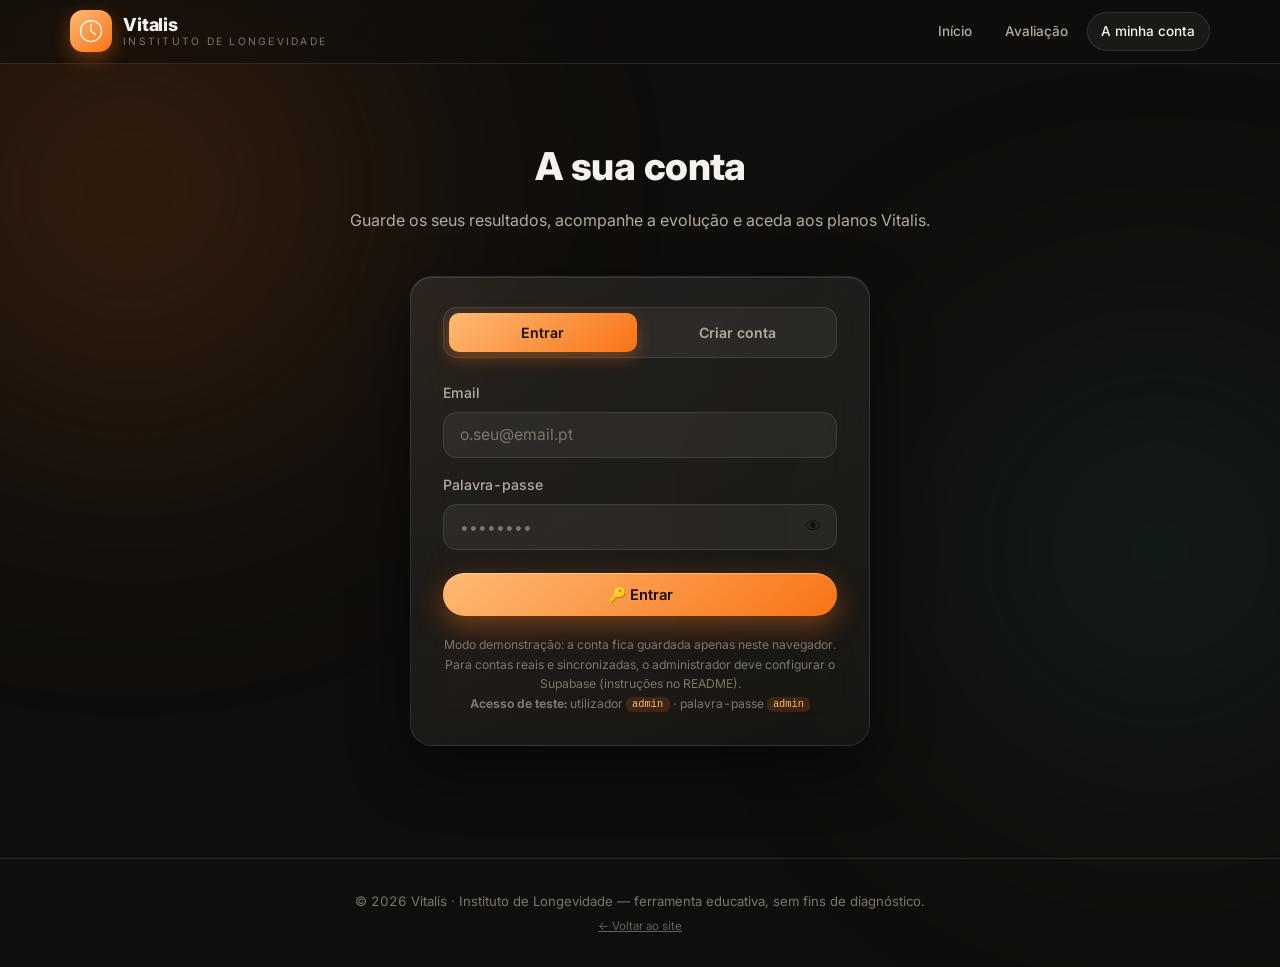
==== commit 642639cb: "Sales funnel, tabbed results, tutorials, mobile fixes and UX polish Funnel: - New metrics: global sc" ====
--- a/conta.html
+++ b/conta.html
@@ -53,7 +53,10 @@
           </div>
           <div class="field">
             <label for="login-pass">Palavra-passe</label>
-            <div class="input-well"><input type="password" id="login-pass" autocomplete="current-password" placeholder="••••••••" required></div>
+            <div class="input-well pass-well">
+              <input type="password" id="login-pass" autocomplete="current-password" placeholder="••••••••" required>
+              <button type="button" class="pass-eye" data-target="login-pass" aria-label="Mostrar palavra-passe">👁</button>
+            </div>
           </div>
           <button type="submit" class="btn btn-brass auth-submit"><span class="btn-face">🔑 Entrar</span></button>
         </form>
@@ -69,7 +72,10 @@
           </div>
           <div class="field">
             <label for="reg-pass">Palavra-passe <small>(mín. 8 caracteres)</small></label>
-            <div class="input-well"><input type="password" id="reg-pass" autocomplete="new-password" minlength="8" placeholder="••••••••" required></div>
+            <div class="input-well pass-well">
+              <input type="password" id="reg-pass" autocomplete="new-password" minlength="8" placeholder="••••••••" required>
+              <button type="button" class="pass-eye" data-target="reg-pass" aria-label="Mostrar palavra-passe">👁</button>
+            </div>
           </div>
           <button type="submit" class="btn btn-emerald auth-submit"><span class="btn-face">✒ Criar a minha conta</span></button>
         </form>
@@ -113,10 +119,25 @@
     </section>
 
     <!-- LOJA DE PLANOS -->
-    <section class="section section-paper">
-      <div class="container">
+    <section class="section section-paper" id="loja-sec">
+      <div class="container" id="loja-anchor">
         <h2 class="section-title"><span>Planos Vitalis</span></h2>
-        <p class="section-lede">Planos desenhados pela nossa equipa para atacar os pontos fracos do seu score. Tem um cupão? Use-o abaixo.</p>
+        <p class="section-lede">Programas desenhados para atacar os pontos fracos do seu score — os recomendados para si aparecem primeiro.</p>
+
+        <!-- urgência -->
+        <div class="promo-banner" id="promo-banner">
+          <span class="promo-flame">⚡</span>
+          <span>Oferta de lançamento: cupão <code>VITALIS100</code> dá <b>100% de desconto</b> em todos os programas</span>
+          <span class="promo-count" id="promo-count">—:—:—</span>
+        </div>
+
+        <!-- prova social (substituir por testemunhos reais quando existirem) -->
+        <div class="proof-strip">
+          <div class="proof-rating"><b>4,9★</b><span>satisfação média dos membros</span></div>
+          <div class="proof-quote">“Recuperei 3 anos no score em 4 meses.”<span>— Carla, 51</span></div>
+          <div class="proof-quote">“O protocolo de sono mudou-me os dias.”<span>— Miguel, 44</span></div>
+          <div class="proof-quote">“Finalmente um plano que consigo seguir.”<span>— Rui, 58</span></div>
+        </div>
 
         <div class="coupon-bar">
           <div class="input-well coupon-well">
--- a/css/style.css
+++ b/css/style.css
@@ -378,11 +378,17 @@
   .progress-steps li:not(.active) { display: none; }
 }
 
-.form-step { display: none; border: none; animation: step-in .4s ease; }
+.form-step { display: none; border: none; }
 .form-step.active { display: block; }
-@keyframes step-in {
-  from { opacity: 0; transform: translateX(22px); }
-  to   { opacity: 1; transform: translateX(0); }
+.form-step.active.from-right { animation: step-fwd .45s cubic-bezier(.2,.8,.3,1); }
+.form-step.active.from-left  { animation: step-back .45s cubic-bezier(.2,.8,.3,1); }
+@keyframes step-fwd {
+  from { opacity: 0; transform: translateX(44px) scale(.985); }
+  to   { opacity: 1; transform: translateX(0) scale(1); }
+}
+@keyframes step-back {
+  from { opacity: 0; transform: translateX(-44px) scale(.985); }
+  to   { opacity: 1; transform: translateX(0) scale(1); }
 }
 .form-step legend {
   font-size: 1.25rem;
@@ -555,8 +561,10 @@
 }
 .toggle {
   position: relative;
+  display: inline-block;
   flex: 0 0 auto;
   width: 56px; height: 32px;
+  min-width: 56px;
   border-radius: 999px;
   background: rgba(255,255,255,.10);
   border: 1px solid var(--stroke);
@@ -1136,6 +1144,355 @@
 @keyframes toast-in { from { transform: translate(-50%, 20px); opacity: 0; } }
 
 /* ============================================================
+   PAINEL DE RESULTADOS — separadores animados
+   ============================================================ */
+.panel-tabs {
+  position: sticky;
+  top: 66px;
+  z-index: 20;
+  display: flex;
+  gap: .4rem;
+  width: max-content;
+  max-width: 100%;
+  margin: 0 auto 2rem;
+  padding: .35rem;
+  border-radius: 999px;
+  background: rgba(24,20,17,.75);
+  border: 1px solid var(--stroke);
+  backdrop-filter: var(--blur);
+  -webkit-backdrop-filter: var(--blur);
+  box-shadow: 0 12px 32px rgba(0,0,0,.4);
+  overflow-x: auto;
+  scrollbar-width: none;
+}
+.panel-tabs::-webkit-scrollbar { display: none; }
+.panel-tab {
+  border: none;
+  padding: .65rem 1.3rem;
+  font-family: var(--font);
+  font-size: .88rem;
+  font-weight: 600;
+  border-radius: 999px;
+  background: transparent;
+  color: var(--muted);
+  cursor: pointer;
+  white-space: nowrap;
+  transition: all .25s ease;
+}
+.panel-tab:hover { color: var(--txt); }
+.panel-tab.active {
+  color: #1a0d02;
+  background: linear-gradient(140deg, var(--accent-hi), var(--accent));
+  box-shadow: 0 6px 18px rgba(249,115,22,.4);
+}
+.panel { display: none; }
+.panel.active { display: block; animation: panel-in .5s cubic-bezier(.2,.8,.3,1); }
+@keyframes panel-in {
+  from { opacity: 0; transform: translateY(26px) scale(.985); }
+  to   { opacity: 1; transform: translateY(0) scale(1); }
+}
+.panel .section-lede { margin-bottom: 1.8rem; }
+
+/* Tutoriais nas intervenções */
+.rx-tut-toggle {
+  display: inline-flex;
+  align-items: center;
+  gap: .45rem;
+  margin-top: .7rem;
+  border: 1px solid var(--stroke);
+  background: rgba(255,255,255,.05);
+  color: var(--muted);
+  font-family: var(--font);
+  font-size: .8rem;
+  font-weight: 600;
+  padding: .42rem .9rem;
+  border-radius: 999px;
+  cursor: pointer;
+  transition: all .2s ease;
+}
+.rx-tut-toggle:hover { color: var(--txt); border-color: var(--stroke-hi); }
+.rx-tut-toggle .chev { transition: transform .3s ease; }
+.rx-tut-toggle.open { color: var(--accent-hi); border-color: rgba(249,115,22,.4); background: var(--accent-soft); }
+.rx-tut-toggle.open .chev { transform: rotate(180deg); }
+.rx-tut {
+  max-height: 0;
+  overflow: hidden;
+  opacity: 0;
+  margin: 0 0 0 1.2rem;
+  transition: max-height .5s cubic-bezier(.4,0,.2,1), opacity .4s ease, margin .3s ease;
+}
+.rx-tut.open { max-height: 700px; opacity: 1; margin-top: .8rem; }
+.rx-tut li {
+  font-size: .86rem;
+  color: var(--muted);
+  margin-bottom: .5rem;
+  padding-left: .2rem;
+}
+.rx-tut li::marker { color: var(--accent); font-weight: 700; }
+
+/* Mostrar/ocultar palavra-passe */
+.pass-well { display: flex; align-items: center; }
+.pass-well input { flex: 1; min-width: 0; }
+.pass-eye {
+  flex: 0 0 auto;
+  border: none;
+  background: transparent;
+  font-size: 1.05rem;
+  padding: 0 .9rem;
+  cursor: pointer;
+  opacity: .65;
+  transition: opacity .2s ease, transform .15s ease;
+}
+.pass-eye:hover { opacity: 1; }
+.pass-eye:active { transform: scale(.85); }
+
+/* ============================================================
+   FUNIL — métricas, oferta, gating, urgência, prova social
+   ============================================================ */
+.stats-bento {
+  display: grid;
+  grid-template-columns: repeat(3, 1fr);
+  gap: 1.1rem;
+  margin-top: 1.2rem;
+}
+@media (max-width: 800px) { .stats-bento { grid-template-columns: 1fr 1fr; } }
+.stats-bento .hero-tile.wide { grid-column: 1 / -1; }
+.stats-bento .tile-num small { color: var(--faint); font-weight: 500; }
+
+/* Oferta recomendada */
+.offer-card {
+  max-width: 860px;
+  margin: 2.2rem auto 0;
+  padding: 2rem 2.2rem 2.2rem;
+  border-radius: var(--radius);
+  background:
+    linear-gradient(150deg, rgba(249,115,22,.12), rgba(255,255,255,.03) 55%);
+  border: 1px solid rgba(249,115,22,.35);
+  backdrop-filter: var(--blur);
+  -webkit-backdrop-filter: var(--blur);
+  box-shadow: 0 24px 60px rgba(0,0,0,.45), 0 0 44px rgba(249,115,22,.14), inset 0 1px 0 rgba(255,255,255,.12);
+}
+.offer-kicker {
+  font-size: .7rem;
+  font-weight: 700;
+  letter-spacing: .2em;
+  text-transform: uppercase;
+  color: var(--accent-hi);
+}
+.offer-head h3 {
+  font-size: clamp(1.3rem, 2.6vw, 1.7rem);
+  font-weight: 800;
+  letter-spacing: -.02em;
+  margin: .4rem 0 .3rem;
+}
+.offer-head p { color: var(--muted); font-size: .92rem; margin-bottom: 1.3rem; }
+.offer-plans { display: flex; flex-direction: column; gap: .7rem; margin-bottom: 1rem; }
+.offer-plan {
+  display: flex;
+  align-items: center;
+  gap: 1rem;
+  padding: .85rem 1.1rem;
+  border-radius: var(--radius-sm);
+  background: rgba(255,255,255,.055);
+  border: 1px solid var(--stroke);
+}
+.op-icon {
+  width: 42px; height: 42px;
+  display: grid; place-items: center;
+  font-size: 1.15rem;
+  border-radius: 12px;
+  background: rgba(255,255,255,.06);
+  border: 1px solid var(--stroke);
+  flex: 0 0 auto;
+}
+.op-info { flex: 1; min-width: 0; }
+.op-info strong { display: block; font-size: .95rem; }
+.op-info small { color: var(--faint); font-size: .76rem; }
+.op-price { font-weight: 800; white-space: nowrap; }
+.op-price s { opacity: .5; font-weight: 500; font-size: .82rem; margin-right: .35rem; }
+.op-price b { color: var(--accent-hi); }
+
+.offer-bundle {
+  display: flex;
+  align-items: center;
+  justify-content: space-between;
+  gap: 1rem;
+  flex-wrap: wrap;
+  padding: 1rem 1.1rem;
+  border-radius: var(--radius-sm);
+  background: rgba(249,115,22,.10);
+  border: 1px dashed rgba(249,115,22,.45);
+  margin-bottom: 1.4rem;
+}
+.bundle-badge {
+  display: inline-block;
+  font-size: .6rem;
+  font-weight: 800;
+  letter-spacing: .14em;
+  text-transform: uppercase;
+  color: #1a0d02;
+  background: linear-gradient(140deg, var(--accent-hi), var(--accent));
+  padding: .2rem .55rem;
+  border-radius: 999px;
+  margin-bottom: .3rem;
+}
+.bundle-info strong { display: block; font-size: 1rem; }
+.bundle-desc { color: var(--muted); font-size: .8rem; }
+.bundle-price { font-size: 1.4rem; font-weight: 800; }
+.bundle-price s { opacity: .5; font-size: .95rem; font-weight: 500; margin-right: .5rem; }
+.bundle-price b { color: var(--accent-hi); }
+.offer-cta { display: flex; align-items: center; gap: 1.1rem; flex-wrap: wrap; }
+.offer-note { font-size: .78rem; color: var(--muted); }
+.offer-note code {
+  font-family: ui-monospace, "SF Mono", monospace;
+  color: var(--accent-hi);
+  background: var(--accent-soft);
+  padding: .08rem .4rem;
+  border-radius: 6px;
+}
+
+/* Plano parcialmente bloqueado */
+.rx-locked { position: relative; }
+.rx-locked-list {
+  pointer-events: none;
+  user-select: none;
+  -webkit-mask-image: linear-gradient(180deg, #000 0%, transparent 92%);
+          mask-image: linear-gradient(180deg, #000 0%, transparent 92%);
+}
+.blurred { filter: blur(6px); }
+.rx-locked-cta {
+  position: absolute;
+  inset: 0;
+  display: flex;
+  flex-direction: column;
+  align-items: center;
+  justify-content: center;
+  gap: .35rem;
+  text-align: center;
+  padding: 1rem;
+}
+.lock-icon { font-size: 1.6rem; }
+.rx-locked-cta strong { font-size: 1.02rem; }
+.rx-locked-cta p { color: var(--muted); font-size: .85rem; max-width: 26rem; margin-bottom: .6rem; }
+
+/* Urgência */
+.promo-banner {
+  display: flex;
+  align-items: center;
+  justify-content: center;
+  gap: .8rem;
+  flex-wrap: wrap;
+  max-width: 860px;
+  margin: 0 auto 1.6rem;
+  padding: .8rem 1.3rem;
+  border-radius: 999px;
+  font-size: .85rem;
+  color: var(--txt);
+  background: rgba(249,115,22,.10);
+  border: 1px solid rgba(249,115,22,.4);
+  backdrop-filter: var(--blur);
+  -webkit-backdrop-filter: var(--blur);
+}
+.promo-banner code {
+  font-family: ui-monospace, "SF Mono", monospace;
+  color: var(--accent-hi);
+  background: var(--accent-soft);
+  padding: .05rem .4rem;
+  border-radius: 6px;
+}
+.promo-flame { animation: flame .9s ease-in-out infinite alternate; }
+@keyframes flame { from { transform: scale(1); } to { transform: scale(1.25); } }
+.promo-count {
+  font-weight: 700;
+  font-variant-numeric: tabular-nums;
+  color: var(--accent-hi);
+}
+
+/* Prova social */
+.proof-strip {
+  display: grid;
+  grid-template-columns: auto 1fr 1fr 1fr;
+  gap: 1rem;
+  align-items: center;
+  max-width: 980px;
+  margin: 0 auto 2rem;
+}
+@media (max-width: 860px) { .proof-strip { grid-template-columns: 1fr 1fr; } }
+.proof-rating { text-align: center; padding: 0 1rem; }
+.proof-rating b { display: block; font-size: 1.5rem; color: var(--warn); }
+.proof-rating span { font-size: .7rem; color: var(--faint); }
+.proof-quote {
+  font-size: .82rem;
+  color: var(--muted);
+  padding: .8rem 1rem;
+  border-radius: var(--radius-sm);
+  background: rgba(255,255,255,.045);
+  border: 1px solid var(--stroke);
+}
+.proof-quote span { display: block; margin-top: .3rem; font-size: .72rem; color: var(--faint); }
+
+/* Badges da loja */
+.shop-card.recommended { border-color: rgba(249,115,22,.5); box-shadow: var(--shadow), 0 0 30px rgba(249,115,22,.12), inset 0 1px 0 rgba(255,255,255,.10); }
+.shop-card.featured { border-color: rgba(251,191,36,.45); }
+.rec-badge {
+  position: absolute;
+  top: -11px; left: 50%;
+  transform: translateX(-50%);
+  white-space: nowrap;
+  font-size: .62rem;
+  font-weight: 800;
+  letter-spacing: .1em;
+  text-transform: uppercase;
+  color: #1a0d02;
+  background: linear-gradient(140deg, var(--accent-hi), var(--accent));
+  padding: .28rem .7rem;
+  border-radius: 999px;
+  box-shadow: 0 6px 16px rgba(249,115,22,.4);
+}
+.rec-badge.gold { background: linear-gradient(140deg, #fde68a, var(--warn)); box-shadow: 0 6px 16px rgba(251,191,36,.35); }
+
+/* Escalões de acompanhamento */
+.tier-list { display: flex; flex-direction: column; gap: .6rem; margin: .4rem 0 1rem; }
+.tier {
+  position: relative;
+  display: grid;
+  grid-template-columns: 1fr auto;
+  gap: .1rem .8rem;
+  text-align: left;
+  padding: .85rem 1.05rem;
+  border-radius: var(--radius-sm);
+  background: rgba(255,255,255,.05);
+  border: 1px solid var(--stroke);
+  color: var(--txt);
+  font-family: var(--font);
+  cursor: pointer;
+  transition: all .18s ease;
+}
+.tier:hover { border-color: var(--stroke-hi); }
+.tier.selected {
+  border-color: var(--accent);
+  background: var(--accent-soft);
+  box-shadow: 0 0 0 3px rgba(249,115,22,.15);
+}
+.tier.popular { border-color: rgba(249,115,22,.4); }
+.tier-flag {
+  position: absolute;
+  top: -9px; right: 12px;
+  font-size: .58rem;
+  font-weight: 800;
+  letter-spacing: .1em;
+  text-transform: uppercase;
+  color: #1a0d02;
+  background: linear-gradient(140deg, var(--accent-hi), var(--accent));
+  padding: .18rem .55rem;
+  border-radius: 999px;
+}
+.tier-nome { font-weight: 700; font-size: .95rem; }
+.tier-preco { grid-row: span 2; align-self: center; font-weight: 800; font-size: 1.15rem; }
+.tier-preco small { font-size: .72rem; font-weight: 500; color: var(--faint); }
+.tier-desc { font-size: .78rem; color: var(--muted); grid-column: 1; }
+
+/* ============================================================
    ANIMAÇÕES DE ENTRADA
    ============================================================ */
 .reveal {
@@ -1154,6 +1511,63 @@
     transition-duration: .01ms !important;
   }
   .reveal { opacity: 1; transform: none; }
+}
+
+/* ============================================================
+   MÓVEL — polimento geral
+   ============================================================ */
+@media (max-width: 640px) {
+  .section { padding: 3rem 0 3.4rem; }
+  .hero { padding: 3.2rem 0 3rem; }
+  .hero-actions .btn { flex: 1 1 auto; text-align: center; }
+  .hero-actions .btn .btn-face { display: block; }
+  .btn-lg .btn-face { padding: .85rem 1.4rem; font-size: .95rem; }
+  .hero-bento { gap: .7rem; }
+  .hero-tile { padding: 1.05rem 1.1rem; }
+  .tile-num { font-size: 1.55rem; }
+
+  /* navegação: no telemóvel só o essencial */
+  .topnav a:not([href*="conta"]):not([href*="avaliacao"]):not([href="index.html"]) { display: none; }
+
+  .panel-tabs { top: 60px; width: 100%; justify-content: space-between; }
+  .panel-tab { flex: 1; padding: .6rem .6rem; font-size: .8rem; text-align: center; }
+
+  .gauge-plate, .meters-cabinet { padding: 1.5rem 1.2rem 1.4rem; }
+  .gauge-compare { flex-wrap: wrap; }
+  .stats-bento { grid-template-columns: 1fr 1fr; gap: .7rem; }
+
+  .rx-header, .rx-body, .rx-footer { padding-inline: 1rem; }
+  .rx-item { grid-template-columns: 42px 1fr; gap: .8rem; }
+  .rx-stamp { width: 42px; height: 42px; font-size: 1.1rem; border-radius: 12px; }
+  .rx-footer .btn { flex: 1; }
+  .rx-footer .btn .btn-face { display: block; text-align: center; }
+  .rx-signature { flex-basis: 100%; margin-right: 0; margin-bottom: .4rem; }
+
+  .offer-card { padding: 1.5rem 1.2rem 1.6rem; }
+  .offer-cta { flex-direction: column; align-items: stretch; text-align: center; }
+  .offer-cta .btn .btn-face { display: block; }
+  .offer-plan { flex-wrap: wrap; }
+  .offer-bundle { flex-direction: column; align-items: flex-start; }
+
+  .form-nav { flex-wrap: wrap; }
+  .form-nav .btn { flex: 1 1 45%; }
+  .form-nav .btn .btn-face { display: block; text-align: center; }
+  .dial-opt { min-width: calc(50% - .25rem); }
+
+  .auth-card { padding: 1.5rem 1.2rem 1.6rem; }
+  .coupon-bar { flex-direction: column; align-items: stretch; }
+  .coupon-well { min-width: 0; }
+  .coupon-bar .btn .btn-face { display: block; text-align: center; }
+  .promo-banner { border-radius: var(--radius-sm); font-size: .78rem; }
+  .proof-strip { grid-template-columns: 1fr; gap: .6rem; }
+  .proof-rating { display: flex; align-items: baseline; gap: .6rem; justify-content: center; }
+  .owned-item { flex-direction: column; align-items: flex-start; }
+  .owned-actions { width: 100%; }
+  .owned-actions .btn { flex: 1; }
+  .owned-actions .btn .btn-face { display: block; text-align: center; }
+  .account-head { justify-content: space-between; }
+  .modal-card { padding: 1.6rem 1.2rem 1.4rem; }
+  .toast { bottom: 14px; font-size: .8rem; }
 }
 
 /* ============================================================
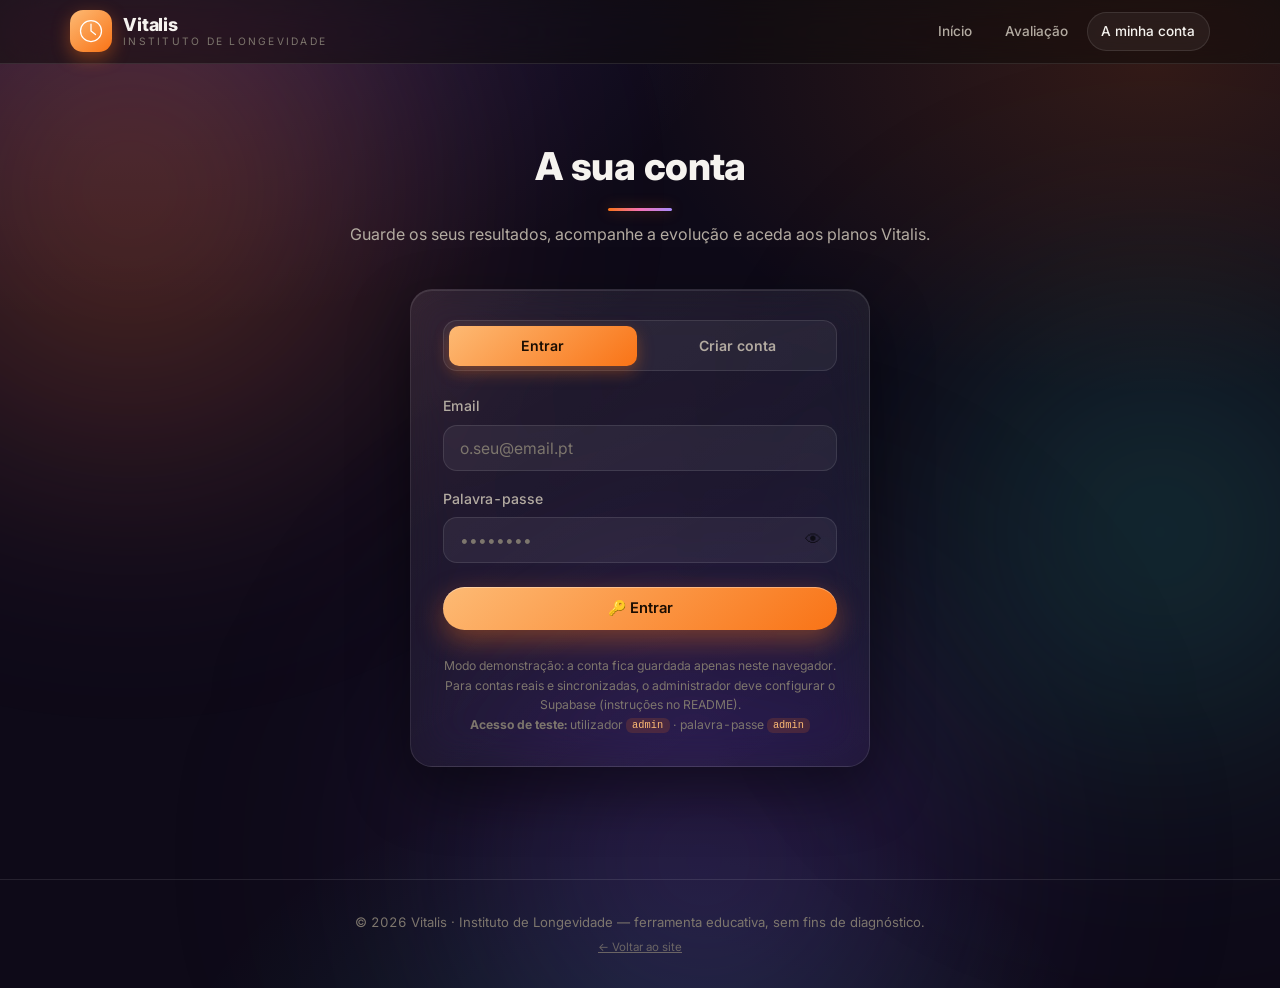
==== commit b370fbde: "Realistic 3D flip-book plan viewer, livelier palette, more animations - 'Ver plano' opens a realisti" ====
--- a/conta.html
+++ b/conta.html
@@ -7,7 +7,7 @@
   <meta name="description" content="Área privada Vitalis: os seus resultados, planos de dietas e acompanhamento profissional.">
   <link rel="preconnect" href="https://fonts.googleapis.com">
   <link rel="preconnect" href="https://fonts.gstatic.com" crossorigin>
-  <link href="https://fonts.googleapis.com/css2?family=Inter:wght@400;500;600;700;800&display=swap" rel="stylesheet">
+  <link href="https://fonts.googleapis.com/css2?family=Inter:wght@400;500;600;700;800&family=Caveat:wght@600&display=swap" rel="stylesheet">
   <link rel="stylesheet" href="css/style.css">
 </head>
 <body>
--- a/css/style.css
+++ b/css/style.css
@@ -4,7 +4,10 @@
    ============================================================ */
 
 :root {
-  --bg: #100e0c;
+  --bg: #0e0a18;
+  --violet: #a78bfa;
+  --violet-soft: rgba(167,139,250,.15);
+  --pink: #f472b6;
   --panel: linear-gradient(150deg, rgba(255,255,255,.085), rgba(255,255,255,.03));
   --panel-flat: rgba(255,255,255,.05);
   --panel-deep: rgba(20,17,14,.72);
@@ -36,40 +39,66 @@
 body {
   font-family: var(--font);
   color: var(--txt);
-  background: var(--bg);
+  background:
+    radial-gradient(1000px 640px at 12% -6%, rgba(139,92,246,.20), transparent 60%),
+    radial-gradient(860px 560px at 90% 6%, rgba(249,115,22,.16), transparent 60%),
+    radial-gradient(760px 520px at 50% 112%, rgba(45,212,191,.13), transparent 62%),
+    var(--bg);
   line-height: 1.6;
   overflow-x: hidden;
   font-feature-settings: "tnum";
 }
 
 /* ---------- Fundo ambiente: blobs líquidos desfocados ---------- */
-body::before, body::after {
+body::before, body::after, html::before {
   content: "";
   position: fixed;
   z-index: -1;
   border-radius: 50%;
-  filter: blur(130px);
+  filter: blur(120px);
   pointer-events: none;
 }
 body::before {
   width: 620px; height: 620px;
   left: -180px; top: -120px;
-  background: radial-gradient(circle, rgba(249,115,22,.24), rgba(120,60,10,.06) 70%);
-  animation: blob-a 26s ease-in-out infinite alternate;
+  background: radial-gradient(circle, rgba(249,115,22,.34), rgba(244,114,182,.10) 70%);
+  animation: blob-a 24s ease-in-out infinite alternate;
 }
 body::after {
   width: 560px; height: 560px;
-  right: -160px; top: 30%;
-  background: radial-gradient(circle, rgba(45,140,110,.20), rgba(20,60,50,.04) 70%);
-  animation: blob-b 32s ease-in-out infinite alternate;
+  right: -160px; top: 28%;
+  background: radial-gradient(circle, rgba(45,212,191,.26), rgba(20,80,70,.05) 70%);
+  animation: blob-b 30s ease-in-out infinite alternate;
+}
+html::before {
+  width: 640px; height: 640px;
+  left: 30%; bottom: -280px;
+  background: radial-gradient(circle, rgba(139,92,246,.30), rgba(60,30,120,.06) 70%);
+  animation: blob-c 36s ease-in-out infinite alternate;
 }
 @keyframes blob-a {
   from { transform: translate(0,0) scale(1); }
-  to   { transform: translate(140px, 180px) scale(1.15); }
+  to   { transform: translate(150px, 190px) scale(1.18); }
 }
 @keyframes blob-b {
   from { transform: translate(0,0) scale(1.1); }
-  to   { transform: translate(-160px, -120px) scale(.92); }
+  to   { transform: translate(-170px, -130px) scale(.9); }
+}
+@keyframes blob-c {
+  from { transform: translate(0,0) scale(.95); }
+  to   { transform: translate(-120px, -160px) scale(1.15); }
+}
+
+/* barra de progresso de leitura */
+.scroll-progress {
+  position: fixed;
+  top: 0; left: 0;
+  height: 3px;
+  width: 0%;
+  z-index: 60;
+  background: linear-gradient(90deg, var(--accent), var(--pink), var(--violet));
+  box-shadow: 0 0 12px rgba(249,115,22,.6);
+  transition: width .15s ease-out;
 }
 
 img, svg { display: block; max-width: 100%; }
@@ -165,11 +194,25 @@
 }
 .btn .btn-face {
   display: inline-block;
+  position: relative;
+  overflow: hidden;
   padding: .78rem 1.5rem;
   border-radius: 999px;
   font-size: .92rem;
   transition: box-shadow .2s ease, background .2s ease;
 }
+/* brilho que atravessa os botões principais */
+.btn-brass .btn-face::after, .btn-emerald .btn-face::after {
+  content: "";
+  position: absolute;
+  inset: 0;
+  background: linear-gradient(115deg, transparent 32%, rgba(255,255,255,.45) 50%, transparent 68%);
+  transform: translateX(-130%);
+}
+.btn-brass:hover .btn-face::after, .btn-emerald:hover .btn-face::after {
+  animation: sheen .8s ease;
+}
+@keyframes sheen { to { transform: translateX(130%); } }
 .btn-lg .btn-face { padding: .95rem 2rem; font-size: 1rem; }
 .btn-sm .btn-face { padding: .5rem 1rem; font-size: .8rem; }
 
@@ -221,11 +264,17 @@
   margin-bottom: 1.2rem;
 }
 .hero h1 .grad, .hero-lede em {
-  background: linear-gradient(120deg, var(--accent-hi), var(--accent));
+  background: linear-gradient(120deg, var(--accent-hi), var(--accent), var(--pink), var(--violet), var(--accent-hi));
+  background-size: 300% 100%;
   -webkit-background-clip: text;
   background-clip: text;
   color: transparent;
   font-style: normal;
+  animation: grad-shift 7s linear infinite;
+}
+@keyframes grad-shift {
+  from { background-position: 0% 50%; }
+  to   { background-position: 300% 50%; }
 }
 .hero-lede {
   font-size: 1.08rem;
@@ -248,9 +297,18 @@
   display: flex;
   flex-direction: column;
   gap: .2rem;
-  transition: transform .3s ease, border-color .3s ease;
-}
-.hero-tile:hover { transform: translateY(-4px); border-color: var(--stroke-hi); }
+  transition: border-color .3s ease, box-shadow .3s ease;
+  animation: tile-float 9s ease-in-out infinite;
+}
+.hero-tile:nth-child(2) { animation-delay: -2.5s; }
+.hero-tile:nth-child(3) { animation-delay: -5s; }
+.hero-tile:nth-child(4) { animation-delay: -7s; }
+.hero-tile:nth-child(5) { animation-delay: -4s; }
+@keyframes tile-float {
+  0%, 100% { transform: translateY(0); }
+  50%      { transform: translateY(-7px); }
+}
+.hero-tile:hover { border-color: var(--stroke-hi); box-shadow: var(--shadow), 0 0 26px rgba(249,115,22,.12); }
 .hero-tile.wide { grid-column: 1 / -1; }
 .tile-num {
   font-size: 2rem;
@@ -261,6 +319,13 @@
 .tile-num small { font-size: 1rem; font-weight: 600; color: var(--muted); margin-left: .15rem; }
 .hero-tile.accent .tile-num { color: var(--accent-hi); }
 .hero-tile.teal .tile-num { color: var(--good); }
+.hero-bento .hero-tile:nth-child(4) .tile-num { color: var(--violet); }
+.hero-bento .hero-tile.wide .tile-num {
+  background: linear-gradient(120deg, var(--accent-hi), var(--pink));
+  -webkit-background-clip: text;
+  background-clip: text;
+  color: transparent;
+}
 .tile-label { font-size: .82rem; color: var(--muted); }
 
 /* ============================================================
@@ -276,6 +341,15 @@
   letter-spacing: -.02em;
   margin-bottom: .7rem;
   color: var(--txt);
+}
+.section-title::after {
+  content: "";
+  display: block;
+  width: 64px; height: 3px;
+  margin: .65rem auto 0;
+  border-radius: 999px;
+  background: linear-gradient(90deg, var(--accent), var(--pink), var(--violet));
+  box-shadow: 0 0 14px rgba(249,115,22,.4);
 }
 .section-title.light { color: var(--txt); }
 .section-lede {
@@ -309,6 +383,18 @@
   background: linear-gradient(140deg, var(--accent-hi), var(--accent));
   box-shadow: 0 8px 22px rgba(249,115,22,.35);
   margin-bottom: 1rem;
+  transition: transform .3s cubic-bezier(.2,1.6,.4,1);
+}
+.step-card:hover .step-medal { transform: scale(1.12) rotate(-4deg); }
+.step-card:nth-child(2) .step-medal {
+  background: linear-gradient(140deg, #c4b5fd, var(--violet));
+  box-shadow: 0 8px 22px rgba(167,139,250,.35);
+  color: #180d33;
+}
+.step-card:nth-child(3) .step-medal {
+  background: linear-gradient(140deg, #7ce8d8, var(--good));
+  box-shadow: 0 8px 22px rgba(45,212,191,.35);
+  color: #04211c;
 }
 .step-card h3 { font-size: 1.1rem; font-weight: 700; margin-bottom: .4rem; }
 .step-card p { font-size: .9rem; color: var(--muted); }
@@ -722,9 +808,17 @@
   height: 100%;
   width: 0%;
   border-radius: 999px;
-  background: linear-gradient(90deg, var(--fill-hi, #7ce8d8), var(--fill, var(--good)));
+  background:
+    repeating-linear-gradient(-55deg, rgba(255,255,255,.16) 0 8px, transparent 8px 16px),
+    linear-gradient(90deg, var(--fill-hi, #7ce8d8), var(--fill, var(--good)));
+  background-size: 44px 100%, 100% 100%;
   box-shadow: 0 0 14px var(--glow, rgba(45,212,191,.4));
   transition: width 1.4s cubic-bezier(.25,1,.35,1);
+  animation: stripes 1.6s linear infinite;
+}
+@keyframes stripes {
+  from { background-position: 0 0, 0 0; }
+  to   { background-position: 44px 0, 0 0; }
 }
 .meter-fill.f-bad  { --fill-hi: #fca5a5; --fill: var(--bad);  --glow: rgba(248,113,113,.4); }
 .meter-fill.f-mid  { --fill-hi: #fde68a; --fill: var(--warn); --glow: rgba(251,191,36,.4); }
@@ -1514,6 +1608,223 @@
 }
 
 /* ============================================================
+   CADERNO 3D — "Ver plano" com folhas reais que viram
+   ============================================================ */
+.book-overlay {
+  position: fixed;
+  inset: 0;
+  z-index: 96;
+  display: flex;
+  flex-direction: column;
+  align-items: center;
+  justify-content: center;
+  gap: 1.3rem;
+  padding: 1rem;
+  background: rgba(10,7,16,.8);
+  backdrop-filter: blur(10px);
+  -webkit-backdrop-filter: blur(10px);
+  animation: modal-fade .3s ease;
+}
+.book-close {
+  position: absolute;
+  top: 1rem; right: 1rem;
+  width: 38px; height: 38px;
+  border-radius: 50%;
+  border: 1px solid var(--stroke-hi);
+  background: rgba(255,255,255,.08);
+  color: var(--txt);
+  font-size: .95rem;
+  cursor: pointer;
+  transition: all .2s ease;
+}
+.book-close:hover { background: rgba(255,255,255,.16); transform: rotate(90deg); }
+
+.book-scene { perspective: 2400px; }
+.book {
+  position: relative;
+  width: min(400px, 88vw);
+  height: min(540px, 62vh);
+  min-height: 420px;
+  transform: rotateX(5deg);
+  transform-style: preserve-3d;
+  filter: drop-shadow(0 44px 60px rgba(0,0,0,.65));
+  animation: book-in .6s cubic-bezier(.2,1.2,.4,1);
+}
+@keyframes book-in {
+  from { transform: rotateX(5deg) translateY(46px) scale(.92); opacity: 0; }
+  to   { transform: rotateX(5deg) translateY(0) scale(1); opacity: 1; }
+}
+.book-spine {
+  position: absolute;
+  left: -10px; top: 4px; bottom: 4px;
+  width: 22px;
+  border-radius: 8px 0 0 8px;
+  background: linear-gradient(90deg, #3c2410, #5d3a1a 55%, #2c1a0a);
+  box-shadow: inset -3px 0 5px rgba(0,0,0,.5);
+}
+
+.bpage {
+  position: absolute;
+  inset: 0;
+  transform-origin: left center;
+  transform-style: preserve-3d;
+  transition: transform .9s cubic-bezier(.35,.08,.25,1);
+  cursor: pointer;
+}
+.bpage.flipped { transform: rotateY(-178deg); }
+.bp-face {
+  position: absolute;
+  inset: 0;
+  backface-visibility: hidden;
+  -webkit-backface-visibility: hidden;
+  border-radius: 6px 16px 16px 6px;
+  overflow: hidden;
+}
+.bp-back {
+  transform: rotateY(180deg);
+  border-radius: 16px 6px 6px 16px;
+  background:
+    repeating-linear-gradient(0deg, transparent 0 30px, rgba(120,100,60,.10) 30px 31px),
+    linear-gradient(255deg, #efe6d0, #f6efdd 45%, #e8dec6);
+  box-shadow: inset 8px 0 18px rgba(90,60,20,.14);
+}
+
+/* capa em pele com moldura dourada */
+.bp-cover {
+  height: 100%;
+  padding: 14px;
+  background:
+    repeating-linear-gradient(35deg, rgba(0,0,0,.08) 0 2px, transparent 2px 6px),
+    radial-gradient(at 30% 20%, #8a4d1f, #5d2f0e 60%, #451f07);
+  box-shadow: inset 0 2px 3px rgba(255,220,150,.25), inset 0 -6px 12px rgba(0,0,0,.45);
+}
+.bp-cover-frame {
+  height: 100%;
+  border: 2px solid rgba(222,178,96,.75);
+  border-radius: 10px;
+  outline: 1px solid rgba(222,178,96,.3);
+  outline-offset: 4px;
+  display: flex;
+  flex-direction: column;
+  align-items: center;
+  justify-content: center;
+  gap: .7rem;
+  text-align: center;
+  padding: 1.4rem;
+}
+.bp-cover-icon {
+  font-size: 3rem;
+  filter: drop-shadow(0 4px 8px rgba(0,0,0,.45));
+  animation: tile-float 5s ease-in-out infinite;
+}
+.bp-cover h4 {
+  font-size: 1.3rem;
+  font-weight: 800;
+  letter-spacing: -.01em;
+  color: #f7dfae;
+  text-shadow: 0 2px 3px rgba(0,0,0,.5);
+}
+.bp-cover-cat {
+  font-size: .66rem;
+  font-weight: 700;
+  letter-spacing: .24em;
+  text-transform: uppercase;
+  color: #d9b06a;
+}
+.bp-cover-hint {
+  margin-top: 1.2rem;
+  font-size: .74rem;
+  color: #caa15c;
+  animation: hint-pulse 1.8s ease-in-out infinite;
+}
+@keyframes hint-pulse { 0%,100% { opacity: .55; } 50% { opacity: 1; } }
+
+/* folhas de papel pautado com furos e margem */
+.bp-paper {
+  position: relative;
+  height: 100%;
+  padding: 2.4rem 1.8rem 2rem 3.4rem;
+  display: flex;
+  flex-direction: column;
+  gap: .8rem;
+  color: #45361f;
+  background:
+    linear-gradient(90deg, transparent 42px, rgba(190,80,60,.4) 42px 44px, transparent 44px),
+    repeating-linear-gradient(0deg, transparent 0 31px, rgba(120,100,60,.22) 31px 32px),
+    radial-gradient(at 32% 18%, #fdf8ea, #f4ebd6 65%, #eadfc4);
+  box-shadow:
+    inset -10px 0 22px rgba(90,60,20,.10),
+    inset 3px 0 8px rgba(90,60,20,.12);
+}
+.bp-paper::before {
+  /* furos de argolas */
+  content: "";
+  position: absolute;
+  left: 12px; top: 0; bottom: 0;
+  width: 14px;
+  background:
+    radial-gradient(circle 7px at 7px 18%, rgba(20,14,8,.85) 6px, transparent 7px),
+    radial-gradient(circle 7px at 7px 50%, rgba(20,14,8,.85) 6px, transparent 7px),
+    radial-gradient(circle 7px at 7px 82%, rgba(20,14,8,.85) 6px, transparent 7px);
+}
+.bp-step {
+  font-size: .64rem;
+  font-weight: 800;
+  letter-spacing: .22em;
+  text-transform: uppercase;
+  color: #b0642e;
+}
+.bp-txt { font-size: 1.02rem; line-height: 32px; }
+.bp-check {
+  margin-top: auto;
+  font-family: "Caveat", cursive;
+  font-size: 1.35rem;
+  color: #7a6337;
+  transform: rotate(-2deg);
+}
+.bp-pagenum {
+  position: absolute;
+  bottom: .8rem; right: 1.1rem;
+  font-size: .72rem;
+  font-weight: 700;
+  color: #a8905c;
+}
+.bp-end { justify-content: center; text-align: center; padding-right: 2.4rem; }
+.bp-hand {
+  font-family: "Caveat", cursive;
+  font-size: 2.4rem;
+  color: #8a5a20;
+  transform: rotate(-3deg);
+}
+.bp-sign {
+  font-family: "Caveat", cursive;
+  font-size: 1.5rem;
+  color: #45361f;
+  transform: rotate(-2deg);
+}
+
+.book-nav {
+  display: flex;
+  align-items: center;
+  gap: 1rem;
+}
+.book-count {
+  font-size: .82rem;
+  font-weight: 700;
+  color: var(--muted);
+  font-variant-numeric: tabular-nums;
+  min-width: 3.4rem;
+  text-align: center;
+}
+
+/* pulso suave no número da idade biológica */
+.bio-number { animation: bio-glow 3.2s ease-in-out infinite; }
+@keyframes bio-glow {
+  0%, 100% { text-shadow: 0 0 0 rgba(249,115,22,0); }
+  50%      { text-shadow: 0 0 26px rgba(249,115,22,.45); }
+}
+
+/* ============================================================
    MÓVEL — polimento geral
    ============================================================ */
 @media (max-width: 640px) {
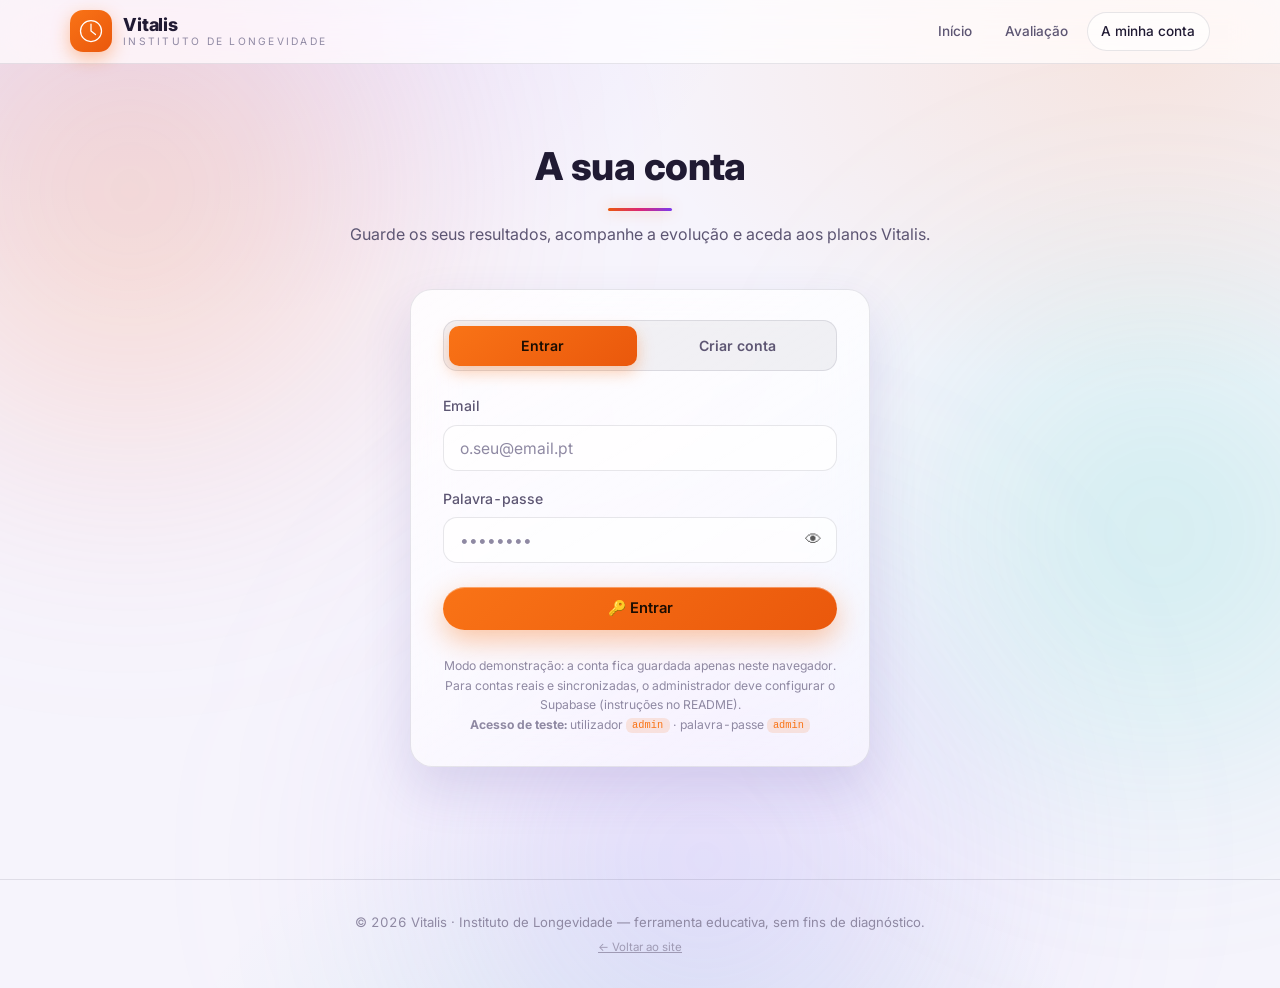
==== commit d7d20ccc: "Switch to light day theme - Light lavender-white background with pastel liquid blobs; white glass   " ====
--- a/conta.html
+++ b/conta.html
@@ -5,6 +5,7 @@
   <meta name="viewport" content="width=device-width, initial-scale=1.0">
   <title>A Minha Conta — Vitalis</title>
   <meta name="description" content="Área privada Vitalis: os seus resultados, planos de dietas e acompanhamento profissional.">
+  <meta name="theme-color" content="#f6f4fc">
   <link rel="preconnect" href="https://fonts.googleapis.com">
   <link rel="preconnect" href="https://fonts.gstatic.com" crossorigin>
   <link href="https://fonts.googleapis.com/css2?family=Inter:wght@400;500;600;700;800&family=Caveat:wght@600&display=swap" rel="stylesheet">
--- a/css/style.css
+++ b/css/style.css
@@ -4,32 +4,32 @@
    ============================================================ */
 
 :root {
-  --bg: #0e0a18;
-  --violet: #a78bfa;
-  --violet-soft: rgba(167,139,250,.15);
-  --pink: #f472b6;
-  --panel: linear-gradient(150deg, rgba(255,255,255,.085), rgba(255,255,255,.03));
-  --panel-flat: rgba(255,255,255,.05);
-  --panel-deep: rgba(20,17,14,.72);
-  --stroke: rgba(255,255,255,.10);
-  --stroke-hi: rgba(255,255,255,.22);
-  --txt: #f6f3ef;
-  --muted: #b3aba1;
-  --faint: #7d766d;
-
-  --accent: #f97316;
-  --accent-hi: #fdba74;
-  --accent-soft: rgba(249,115,22,.16);
-  --good: #2dd4bf;
-  --good-soft: rgba(45,212,191,.14);
-  --warn: #fbbf24;
-  --bad: #f87171;
-  --bad-soft: rgba(248,113,113,.14);
+  --bg: #f6f4fc;
+  --violet: #7c3aed;
+  --violet-soft: rgba(124,58,237,.12);
+  --pink: #db2777;
+  --panel: linear-gradient(150deg, rgba(255,255,255,.82), rgba(255,255,255,.55));
+  --panel-flat: rgba(255,255,255,.65);
+  --panel-deep: rgba(255,255,255,.85);
+  --stroke: rgba(28,22,52,.10);
+  --stroke-hi: rgba(28,22,52,.20);
+  --txt: #201a33;
+  --muted: #5d5673;
+  --faint: #8f89a3;
+
+  --accent: #ea580c;
+  --accent-hi: #f97316;
+  --accent-soft: rgba(249,115,22,.14);
+  --good: #0d9488;
+  --good-soft: rgba(13,148,136,.12);
+  --warn: #d97706;
+  --bad: #dc2626;
+  --bad-soft: rgba(220,38,38,.10);
 
   --radius: 22px;
   --radius-sm: 14px;
-  --blur: blur(22px) saturate(1.5);
-  --shadow: 0 24px 60px rgba(0,0,0,.45);
+  --blur: blur(22px) saturate(1.6);
+  --shadow: 0 22px 50px rgba(76,54,150,.14);
   --font: "Inter", system-ui, -apple-system, "Segoe UI", sans-serif;
 }
 
@@ -40,9 +40,9 @@
   font-family: var(--font);
   color: var(--txt);
   background:
-    radial-gradient(1000px 640px at 12% -6%, rgba(139,92,246,.20), transparent 60%),
-    radial-gradient(860px 560px at 90% 6%, rgba(249,115,22,.16), transparent 60%),
-    radial-gradient(760px 520px at 50% 112%, rgba(45,212,191,.13), transparent 62%),
+    radial-gradient(1000px 640px at 12% -6%, rgba(139,92,246,.14), transparent 60%),
+    radial-gradient(860px 560px at 90% 6%, rgba(249,115,22,.12), transparent 60%),
+    radial-gradient(760px 520px at 50% 112%, rgba(20,184,166,.10), transparent 62%),
     var(--bg);
   line-height: 1.6;
   overflow-x: hidden;
@@ -61,19 +61,19 @@
 body::before {
   width: 620px; height: 620px;
   left: -180px; top: -120px;
-  background: radial-gradient(circle, rgba(249,115,22,.34), rgba(244,114,182,.10) 70%);
+  background: radial-gradient(circle, rgba(251,146,60,.30), rgba(244,114,182,.10) 70%);
   animation: blob-a 24s ease-in-out infinite alternate;
 }
 body::after {
   width: 560px; height: 560px;
   right: -160px; top: 28%;
-  background: radial-gradient(circle, rgba(45,212,191,.26), rgba(20,80,70,.05) 70%);
+  background: radial-gradient(circle, rgba(45,212,191,.26), rgba(45,212,191,.05) 70%);
   animation: blob-b 30s ease-in-out infinite alternate;
 }
 html::before {
   width: 640px; height: 640px;
   left: 30%; bottom: -280px;
-  background: radial-gradient(circle, rgba(139,92,246,.30), rgba(60,30,120,.06) 70%);
+  background: radial-gradient(circle, rgba(167,139,250,.30), rgba(167,139,250,.06) 70%);
   animation: blob-c 36s ease-in-out infinite alternate;
 }
 @keyframes blob-a {
@@ -129,7 +129,7 @@
   position: sticky;
   top: 0;
   z-index: 50;
-  background: rgba(16,14,12,.6);
+  background: rgba(255,255,255,.7);
   backdrop-filter: var(--blur);
   -webkit-backdrop-filter: var(--blur);
   border-bottom: 1px solid var(--stroke);
@@ -436,7 +436,7 @@
 .progress-track {
   height: 8px;
   border-radius: 999px;
-  background: rgba(255,255,255,.07);
+  background: rgba(28,22,52,.08);
   overflow: hidden;
 }
 .progress-fill {
@@ -505,7 +505,7 @@
 
 .input-well {
   border-radius: var(--radius-sm);
-  background: rgba(255,255,255,.055);
+  background: rgba(255,255,255,.7);
   border: 1px solid var(--stroke);
   transition: border-color .2s ease, box-shadow .2s ease;
 }
@@ -535,7 +535,7 @@
   gap: .4rem;
   padding: .3rem;
   border-radius: var(--radius-sm);
-  background: rgba(255,255,255,.05);
+  background: rgba(28,22,52,.05);
   border: 1px solid var(--stroke);
 }
 .seg-btn {
@@ -565,7 +565,7 @@
   border-radius: var(--radius-sm);
   padding: .6rem .8rem;
   border: 1px solid var(--stroke);
-  background: rgba(255,255,255,.045);
+  background: rgba(255,255,255,.65);
   font-family: var(--font);
   font-size: .82rem;
   font-weight: 500;
@@ -594,7 +594,7 @@
   appearance: none;
   height: 6px;
   border-radius: 999px;
-  background: rgba(255,255,255,.10);
+  background: rgba(28,22,52,.12);
   outline: none;
   cursor: pointer;
 }
@@ -652,7 +652,7 @@
   width: 56px; height: 32px;
   min-width: 56px;
   border-radius: 999px;
-  background: rgba(255,255,255,.10);
+  background: rgba(28,22,52,.16);
   border: 1px solid var(--stroke);
   transition: background .25s ease, border-color .25s ease;
   user-select: none;
@@ -663,7 +663,8 @@
   width: 24px; height: 24px;
   border-radius: 50%;
   background: #fff;
-  box-shadow: 0 3px 8px rgba(0,0,0,.4);
+  border: 1px solid rgba(28,22,52,.15);
+  box-shadow: 0 3px 8px rgba(28,22,52,.25);
   transition: left .25s cubic-bezier(.4,1.6,.6,1);
 }
 .toggle.on {
@@ -801,7 +802,7 @@
 .meter-track {
   height: 10px;
   border-radius: 999px;
-  background: rgba(255,255,255,.07);
+  background: rgba(28,22,52,.08);
   overflow: hidden;
 }
 .meter-fill {
@@ -898,7 +899,7 @@
   border-radius: 16px;
   display: grid; place-items: center;
   font-size: 1.35rem;
-  background: rgba(255,255,255,.06);
+  background: rgba(28,22,52,.05);
   border: 1px solid var(--stroke);
 }
 .rx-item h4 {
@@ -994,7 +995,7 @@
   padding: .3rem;
   margin-bottom: 1.5rem;
   border-radius: var(--radius-sm);
-  background: rgba(255,255,255,.05);
+  background: rgba(28,22,52,.05);
   border: 1px solid var(--stroke);
 }
 .auth-tab {
@@ -1101,7 +1102,7 @@
   border-radius: 14px;
   display: grid; place-items: center;
   font-size: 1.25rem;
-  background: rgba(255,255,255,.06);
+  background: rgba(28,22,52,.05);
   border: 1px solid var(--stroke);
   margin-bottom: .3rem;
 }
@@ -1128,7 +1129,7 @@
   letter-spacing: -.01em;
   padding: .3rem .8rem;
   border-radius: 999px;
-  background: rgba(255,255,255,.06);
+  background: rgba(28,22,52,.05);
   border: 1px solid var(--stroke);
 }
 .price-tag s { opacity: .5; font-size: .82rem; margin-right: .25rem; font-weight: 500; }
@@ -1178,7 +1179,7 @@
   display: grid;
   place-items: center;
   padding: 1.2rem;
-  background: rgba(8,6,4,.6);
+  background: rgba(40,28,80,.30);
   backdrop-filter: blur(8px);
   -webkit-backdrop-filter: blur(8px);
   animation: modal-fade .25s ease;
@@ -1190,7 +1191,7 @@
   max-height: 84vh;
   overflow: auto;
   padding: 2.1rem 2.1rem 1.9rem;
-  background: linear-gradient(150deg, rgba(48,42,36,.92), rgba(28,24,20,.94));
+  background: linear-gradient(150deg, rgba(255,255,255,.94), rgba(246,243,255,.96));
   animation: modal-pop .3s cubic-bezier(.2,1.4,.4,1);
 }
 @keyframes modal-pop { from { transform: scale(.92) translateY(16px); opacity: 0; } }
@@ -1200,13 +1201,13 @@
   width: 34px; height: 34px;
   border-radius: 50%;
   border: 1px solid var(--stroke);
-  background: rgba(255,255,255,.06);
+  background: rgba(28,22,52,.06);
   cursor: pointer;
   font-size: .85rem;
   color: var(--muted);
   transition: all .2s ease;
 }
-.modal-close:hover { color: var(--txt); background: rgba(255,255,255,.12); }
+.modal-close:hover { color: var(--txt); background: rgba(28,22,52,.12); }
 .modal-title { font-size: 1.25rem; font-weight: 800; letter-spacing: -.01em; margin-bottom: .8rem; }
 .modal-card p { margin-bottom: .8rem; color: var(--muted); font-size: .92rem; }
 .modal-card p strong, .modal-card p u { color: var(--txt); }
@@ -1228,7 +1229,7 @@
   font-size: .88rem;
   font-weight: 500;
   color: var(--txt);
-  background: rgba(40,34,28,.85);
+  background: rgba(255,255,255,.9);
   border: 1px solid var(--stroke-hi);
   backdrop-filter: var(--blur);
   -webkit-backdrop-filter: var(--blur);
@@ -1251,11 +1252,11 @@
   margin: 0 auto 2rem;
   padding: .35rem;
   border-radius: 999px;
-  background: rgba(24,20,17,.75);
+  background: rgba(255,255,255,.8);
   border: 1px solid var(--stroke);
   backdrop-filter: var(--blur);
   -webkit-backdrop-filter: var(--blur);
-  box-shadow: 0 12px 32px rgba(0,0,0,.4);
+  box-shadow: 0 12px 32px rgba(76,54,150,.16);
   overflow-x: auto;
   scrollbar-width: none;
 }
@@ -1294,7 +1295,7 @@
   gap: .45rem;
   margin-top: .7rem;
   border: 1px solid var(--stroke);
-  background: rgba(255,255,255,.05);
+  background: rgba(28,22,52,.04);
   color: var(--muted);
   font-family: var(--font);
   font-size: .8rem;
@@ -1360,7 +1361,7 @@
   padding: 2rem 2.2rem 2.2rem;
   border-radius: var(--radius);
   background:
-    linear-gradient(150deg, rgba(249,115,22,.12), rgba(255,255,255,.03) 55%);
+    linear-gradient(150deg, rgba(249,115,22,.12), rgba(255,255,255,.72) 55%);
   border: 1px solid rgba(249,115,22,.35);
   backdrop-filter: var(--blur);
   -webkit-backdrop-filter: var(--blur);
@@ -1387,7 +1388,7 @@
   gap: 1rem;
   padding: .85rem 1.1rem;
   border-radius: var(--radius-sm);
-  background: rgba(255,255,255,.055);
+  background: rgba(255,255,255,.6);
   border: 1px solid var(--stroke);
 }
 .op-icon {
@@ -1395,7 +1396,7 @@
   display: grid; place-items: center;
   font-size: 1.15rem;
   border-radius: 12px;
-  background: rgba(255,255,255,.06);
+  background: rgba(28,22,52,.05);
   border: 1px solid var(--stroke);
   flex: 0 0 auto;
 }
@@ -1520,7 +1521,7 @@
   color: var(--muted);
   padding: .8rem 1rem;
   border-radius: var(--radius-sm);
-  background: rgba(255,255,255,.045);
+  background: rgba(255,255,255,.6);
   border: 1px solid var(--stroke);
 }
 .proof-quote span { display: block; margin-top: .3rem; font-size: .72rem; color: var(--faint); }
@@ -1555,7 +1556,7 @@
   text-align: left;
   padding: .85rem 1.05rem;
   border-radius: var(--radius-sm);
-  background: rgba(255,255,255,.05);
+  background: rgba(255,255,255,.65);
   border: 1px solid var(--stroke);
   color: var(--txt);
   font-family: var(--font);
@@ -1625,14 +1626,15 @@
   -webkit-backdrop-filter: blur(10px);
   animation: modal-fade .3s ease;
 }
+.book-overlay .book-count { color: #e9e4f6; }
 .book-close {
   position: absolute;
   top: 1rem; right: 1rem;
   width: 38px; height: 38px;
   border-radius: 50%;
-  border: 1px solid var(--stroke-hi);
-  background: rgba(255,255,255,.08);
-  color: var(--txt);
+  border: 1px solid rgba(255,255,255,.35);
+  background: rgba(255,255,255,.12);
+  color: #f4f0fc;
   font-size: .95rem;
   cursor: pointer;
   transition: all .2s ease;
@@ -1837,8 +1839,8 @@
   .hero-tile { padding: 1.05rem 1.1rem; }
   .tile-num { font-size: 1.55rem; }
 
-  /* navegação: no telemóvel só o essencial */
-  .topnav a:not([href*="conta"]):not([href*="avaliacao"]):not([href="index.html"]) { display: none; }
+  /* navegação: no telemóvel só o essencial (o logótipo já leva ao início) */
+  .topnav a:not([href*="conta"]):not([href*="avaliacao"]) { display: none; }
 
   .panel-tabs { top: 60px; width: 100%; justify-content: space-between; }
   .panel-tab { flex: 1; padding: .6rem .6rem; font-size: .8rem; text-align: center; }
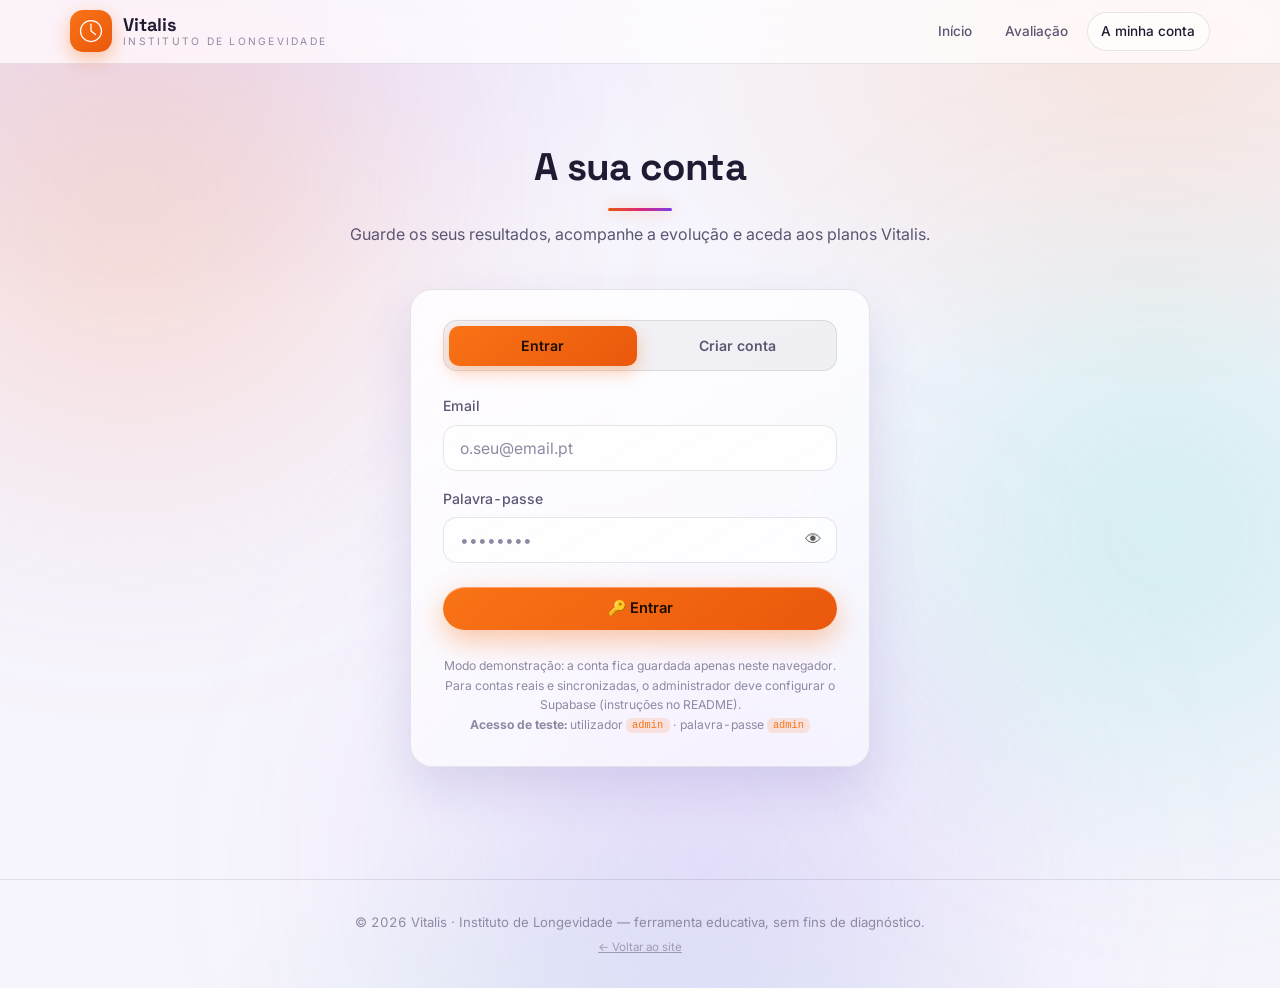
==== commit 3c04c6c0: "Handwritten notebook pages, display typeface, emerging-therapies section - Notebook: page text now h" ====
--- a/conta.html
+++ b/conta.html
@@ -8,7 +8,7 @@
   <meta name="theme-color" content="#f6f4fc">
   <link rel="preconnect" href="https://fonts.googleapis.com">
   <link rel="preconnect" href="https://fonts.gstatic.com" crossorigin>
-  <link href="https://fonts.googleapis.com/css2?family=Inter:wght@400;500;600;700;800&family=Caveat:wght@600&display=swap" rel="stylesheet">
+  <link href="https://fonts.googleapis.com/css2?family=Inter:wght@400;500;600;700;800&family=Space+Grotesk:wght@500;600;700&family=Caveat:wght@500;600;700&display=swap" rel="stylesheet">
   <link rel="stylesheet" href="css/style.css">
 </head>
 <body>
@@ -158,8 +158,42 @@
           </div>
         </div>
 
+        <!-- TERAPIAS EMERGENTES & SUPLEMENTAÇÃO -->
+        <div class="bio-block">
+          <h3 class="owned-title">🧬 Terapias emergentes &amp; suplementação</h3>
+          <p class="bio-lede">O que a ciência já suporta — e o que ainda exige acompanhamento médico rigoroso.</p>
+
+          <div class="bio-grid">
+            <div class="bio-card">
+              <span class="bio-icon">💪</span>
+              <strong>Creatina monohidratada</strong>
+              <p>Dos suplementos mais estudados do mundo: força, massa muscular e possivelmente cognição. 3–5 g/dia, uso contínuo.</p>
+              <span class="bio-tag ok">Evidência forte · venda livre</span>
+            </div>
+            <div class="bio-card">
+              <span class="bio-icon">🐟</span>
+              <strong>Ómega-3 (EPA/DHA)</strong>
+              <p>Suporte cardiovascular e anti-inflamatório, sobretudo em quem come pouco peixe gordo. Prefira fórmulas testadas por terceiros.</p>
+              <span class="bio-tag ok">Evidência boa · venda livre</span>
+            </div>
+            <div class="bio-card">
+              <span class="bio-icon">☀️</span>
+              <strong>Vitamina D3</strong>
+              <p>Défice é muito comum em Portugal. Vale a pena medir nas análises e corrigir com orientação do seu médico ou farmacêutico.</p>
+              <span class="bio-tag ok">Medir antes de suplementar</span>
+            </div>
+            <div class="bio-card bio-card-rx">
+              <span class="bio-icon">⚗️</span>
+              <strong>Peptídeos &amp; fármacos emergentes</strong>
+              <p>Compostos como <em>BPC-157</em> ou <em>retatrutide</em> circulam muito nas redes — mas <strong>não são aprovados para uso humano</strong> (o retatrutide ainda está em ensaios clínicos). Comprá-los online é ilegal e arriscado: sem controlo de pureza, dose ou esterilidade. Se este tema lhe interessa, o caminho seguro é falar com a nossa equipa médica, que pode avaliar o seu caso e encaminhar para opções legais e supervisionadas (ex.: GLP-1 aprovados, com prescrição).</p>
+              <span class="bio-tag warn">Só com prescrição e supervisão médica</span>
+              <button type="button" class="btn btn-brass btn-sm" id="btn-consulta-bio"><span class="btn-face">👩‍⚕️ Falar com a equipa médica</span></button>
+            </div>
+          </div>
+        </div>
+
         <div class="disclaimer">
-          <p><strong>Nota:</strong> os planos Vitalis são conteúdos educativos de estilo de vida. O <em>acompanhamento profissional</em> é um serviço pago à parte, com nutricionistas e fisiologistas do exercício, e será sempre confirmado por email antes de qualquer cobrança. Nada nesta área substitui o seu médico.</p>
+          <p><strong>Nota:</strong> os planos Vitalis são conteúdos educativos de estilo de vida. O <em>acompanhamento profissional</em> é um serviço pago à parte, com nutricionistas e fisiologistas do exercício, e será sempre confirmado por email antes de qualquer cobrança. Nada nesta área substitui o seu médico — em particular, não prescrevemos nem fornecemos substâncias não aprovadas.</p>
         </div>
       </div>
     </section>
--- a/css/style.css
+++ b/css/style.css
@@ -31,6 +31,7 @@
   --blur: blur(22px) saturate(1.6);
   --shadow: 0 22px 50px rgba(76,54,150,.14);
   --font: "Inter", system-ui, -apple-system, "Segoe UI", sans-serif;
+  --font-display: "Space Grotesk", "Inter", system-ui, sans-serif;
 }
 
 * { box-sizing: border-box; margin: 0; padding: 0; }
@@ -153,7 +154,7 @@
 }
 .brand-emblem svg { width: 24px; height: 24px; }
 .brand-text { display: flex; flex-direction: column; line-height: 1.15; }
-.brand-name { font-weight: 800; font-size: 1.12rem; letter-spacing: -.01em; }
+.brand-name { font-family: var(--font-display); font-weight: 700; font-size: 1.14rem; letter-spacing: -.01em; }
 .brand-sub { font-size: .64rem; text-transform: uppercase; letter-spacing: .22em; color: var(--faint); }
 .topnav { display: flex; gap: .25rem; }
 .topnav a {
@@ -256,8 +257,24 @@
 @media (max-width: 900px) {
   .hero-inner { grid-template-columns: 1fr; gap: 2.4rem; }
 }
+.hero-kicker {
+  display: inline-flex;
+  align-items: center;
+  gap: .5rem;
+  font-size: .72rem;
+  font-weight: 700;
+  letter-spacing: .22em;
+  text-transform: uppercase;
+  color: var(--accent);
+  background: var(--accent-soft);
+  border: 1px solid rgba(249,115,22,.3);
+  padding: .4rem 1rem;
+  border-radius: 999px;
+  margin-bottom: 1.1rem;
+}
 .hero h1 {
-  font-size: clamp(2.4rem, 5.2vw, 3.9rem);
+  font-family: var(--font-display);
+  font-size: clamp(2.5rem, 5.4vw, 4.2rem);
   font-weight: 800;
   letter-spacing: -.03em;
   line-height: 1.06;
@@ -311,8 +328,9 @@
 .hero-tile:hover { border-color: var(--stroke-hi); box-shadow: var(--shadow), 0 0 26px rgba(249,115,22,.12); }
 .hero-tile.wide { grid-column: 1 / -1; }
 .tile-num {
+  font-family: var(--font-display);
   font-size: 2rem;
-  font-weight: 800;
+  font-weight: 700;
   letter-spacing: -.02em;
   line-height: 1.1;
 }
@@ -336,6 +354,7 @@
 
 .section-title {
   text-align: center;
+  font-family: var(--font-display);
   font-size: clamp(1.7rem, 3.4vw, 2.4rem);
   font-weight: 800;
   letter-spacing: -.02em;
@@ -396,7 +415,7 @@
   box-shadow: 0 8px 22px rgba(45,212,191,.35);
   color: #04211c;
 }
-.step-card h3 { font-size: 1.1rem; font-weight: 700; margin-bottom: .4rem; }
+.step-card h3 { font-family: var(--font-display); font-size: 1.1rem; font-weight: 700; margin-bottom: .4rem; }
 .step-card p { font-size: .9rem; color: var(--muted); }
 
 /* ---------- O que entra no score ---------- */
@@ -737,8 +756,9 @@
   gap: .1rem;
 }
 .bio-number {
+  font-family: var(--font-display);
   font-size: clamp(2.8rem, 6vw, 3.8rem);
-  font-weight: 800;
+  font-weight: 700;
   letter-spacing: -.03em;
   line-height: 1;
 }
@@ -771,7 +791,7 @@
   color: var(--faint);
   margin-bottom: .15rem;
 }
-.cmp-value { font-size: 1.35rem; font-weight: 800; letter-spacing: -.02em; }
+.cmp-value { font-family: var(--font-display); font-size: 1.35rem; font-weight: 700; letter-spacing: -.02em; }
 #delta-box.delta-good .cmp-value, .last-numbers .delta-good .cmp-value { color: var(--good); }
 #delta-box.delta-bad .cmp-value, .last-numbers .delta-bad .cmp-value { color: var(--bad); }
 .gauge-verdict {
@@ -1124,7 +1144,8 @@
   flex-wrap: wrap;
 }
 .price-tag {
-  font-weight: 800;
+  font-family: var(--font-display);
+  font-weight: 700;
   font-size: 1.05rem;
   letter-spacing: -.01em;
   padding: .3rem .8rem;
@@ -1208,7 +1229,7 @@
   transition: all .2s ease;
 }
 .modal-close:hover { color: var(--txt); background: rgba(28,22,52,.12); }
-.modal-title { font-size: 1.25rem; font-weight: 800; letter-spacing: -.01em; margin-bottom: .8rem; }
+.modal-title { font-family: var(--font-display); font-size: 1.25rem; font-weight: 700; letter-spacing: -.01em; margin-bottom: .8rem; }
 .modal-card p { margin-bottom: .8rem; color: var(--muted); font-size: .92rem; }
 .modal-card p strong, .modal-card p u { color: var(--txt); }
 .modal-price { font-size: 1rem; }
@@ -1375,8 +1396,9 @@
   color: var(--accent-hi);
 }
 .offer-head h3 {
+  font-family: var(--font-display);
   font-size: clamp(1.3rem, 2.6vw, 1.7rem);
-  font-weight: 800;
+  font-weight: 700;
   letter-spacing: -.02em;
   margin: .4rem 0 .3rem;
 }
@@ -1433,7 +1455,7 @@
 }
 .bundle-info strong { display: block; font-size: 1rem; }
 .bundle-desc { color: var(--muted); font-size: .8rem; }
-.bundle-price { font-size: 1.4rem; font-weight: 800; }
+.bundle-price { font-family: var(--font-display); font-size: 1.4rem; font-weight: 700; }
 .bundle-price s { opacity: .5; font-size: .95rem; font-weight: 500; margin-right: .5rem; }
 .bundle-price b { color: var(--accent-hi); }
 .offer-cta { display: flex; align-items: center; gap: 1.1rem; flex-wrap: wrap; }
@@ -1609,6 +1631,60 @@
 }
 
 /* ============================================================
+   TERAPIAS EMERGENTES & SUPLEMENTAÇÃO
+   ============================================================ */
+.bio-block { max-width: 980px; margin: 0 auto 1.8rem; }
+.bio-lede { text-align: center; color: var(--muted); font-size: .92rem; margin-bottom: 1.4rem; }
+.bio-block .owned-title { text-align: center; }
+.bio-grid {
+  display: grid;
+  grid-template-columns: repeat(3, 1fr);
+  gap: 1.1rem;
+}
+@media (max-width: 860px) { .bio-grid { grid-template-columns: 1fr; } }
+.bio-card {
+  display: flex;
+  flex-direction: column;
+  gap: .45rem;
+  padding: 1.4rem 1.3rem;
+  border-radius: var(--radius);
+  background: var(--panel);
+  border: 1px solid var(--stroke);
+  backdrop-filter: var(--blur);
+  -webkit-backdrop-filter: var(--blur);
+  box-shadow: var(--shadow);
+  transition: transform .25s ease, border-color .25s ease;
+}
+.bio-card:hover { transform: translateY(-4px); border-color: var(--stroke-hi); }
+.bio-icon {
+  width: 44px; height: 44px;
+  display: grid; place-items: center;
+  font-size: 1.2rem;
+  border-radius: 13px;
+  background: rgba(28,22,52,.05);
+  border: 1px solid var(--stroke);
+}
+.bio-card strong { font-family: var(--font-display); font-size: .98rem; }
+.bio-card p { font-size: .84rem; color: var(--muted); flex: 1; }
+.bio-tag {
+  align-self: flex-start;
+  font-size: .64rem;
+  font-weight: 700;
+  letter-spacing: .08em;
+  text-transform: uppercase;
+  padding: .3rem .7rem;
+  border-radius: 999px;
+}
+.bio-tag.ok { color: var(--good); background: var(--good-soft); }
+.bio-tag.warn { color: var(--warn); background: rgba(217,119,6,.12); }
+.bio-card-rx {
+  grid-column: 1 / -1;
+  border-color: rgba(217,119,6,.4);
+  background: linear-gradient(150deg, rgba(217,119,6,.08), rgba(255,255,255,.72) 55%);
+}
+.bio-card-rx .btn { align-self: flex-start; margin-top: .5rem; }
+
+/* ============================================================
    CADERNO 3D — "Ver plano" com folhas reais que viram
    ============================================================ */
 .book-overlay {
@@ -1656,6 +1732,15 @@
   from { transform: rotateX(5deg) translateY(46px) scale(.92); opacity: 0; }
   to   { transform: rotateX(5deg) translateY(0) scale(1); opacity: 1; }
 }
+.book::after {
+  content: "";
+  position: absolute;
+  right: -7px; top: 10px; bottom: 10px;
+  width: 7px;
+  border-radius: 0 4px 4px 0;
+  background: repeating-linear-gradient(0deg, #efe6d0 0 2px, #d8caa8 2px 3px);
+  box-shadow: 1px 0 3px rgba(0,0,0,.35);
+}
 .book-spine {
   position: absolute;
   left: -10px; top: 4px; bottom: 4px;
@@ -1720,8 +1805,9 @@
   animation: tile-float 5s ease-in-out infinite;
 }
 .bp-cover h4 {
-  font-size: 1.3rem;
-  font-weight: 800;
+  font-family: var(--font-display);
+  font-size: 1.35rem;
+  font-weight: 700;
   letter-spacing: -.01em;
   color: #f7dfae;
   text-shadow: 0 2px 3px rgba(0,0,0,.5);
@@ -1758,6 +1844,14 @@
     inset -10px 0 22px rgba(90,60,20,.10),
     inset 3px 0 8px rgba(90,60,20,.12);
 }
+.bp-paper::after {
+  content: "";
+  position: absolute;
+  inset: 0;
+  pointer-events: none;
+  background: linear-gradient(90deg, rgba(90,60,20,.16), transparent 14%),
+    linear-gradient(270deg, rgba(90,60,20,.10), transparent 8%);
+}
 .bp-paper::before {
   /* furos de argolas */
   content: "";
@@ -1776,7 +1870,14 @@
   text-transform: uppercase;
   color: #b0642e;
 }
-.bp-txt { font-size: 1.02rem; line-height: 32px; }
+.bp-txt {
+  font-family: "Caveat", cursive;
+  font-size: 1.62rem;
+  font-weight: 500;
+  line-height: 32px;
+  color: #2e4472;
+  transform: rotate(-.4deg);
+}
 .bp-check {
   margin-top: auto;
   font-family: "Caveat", cursive;
@@ -1792,6 +1893,7 @@
   color: #a8905c;
 }
 .bp-end { justify-content: center; text-align: center; padding-right: 2.4rem; }
+.bp-end .bp-txt { color: #45361f; }
 .bp-hand {
   font-family: "Caveat", cursive;
   font-size: 2.4rem;
